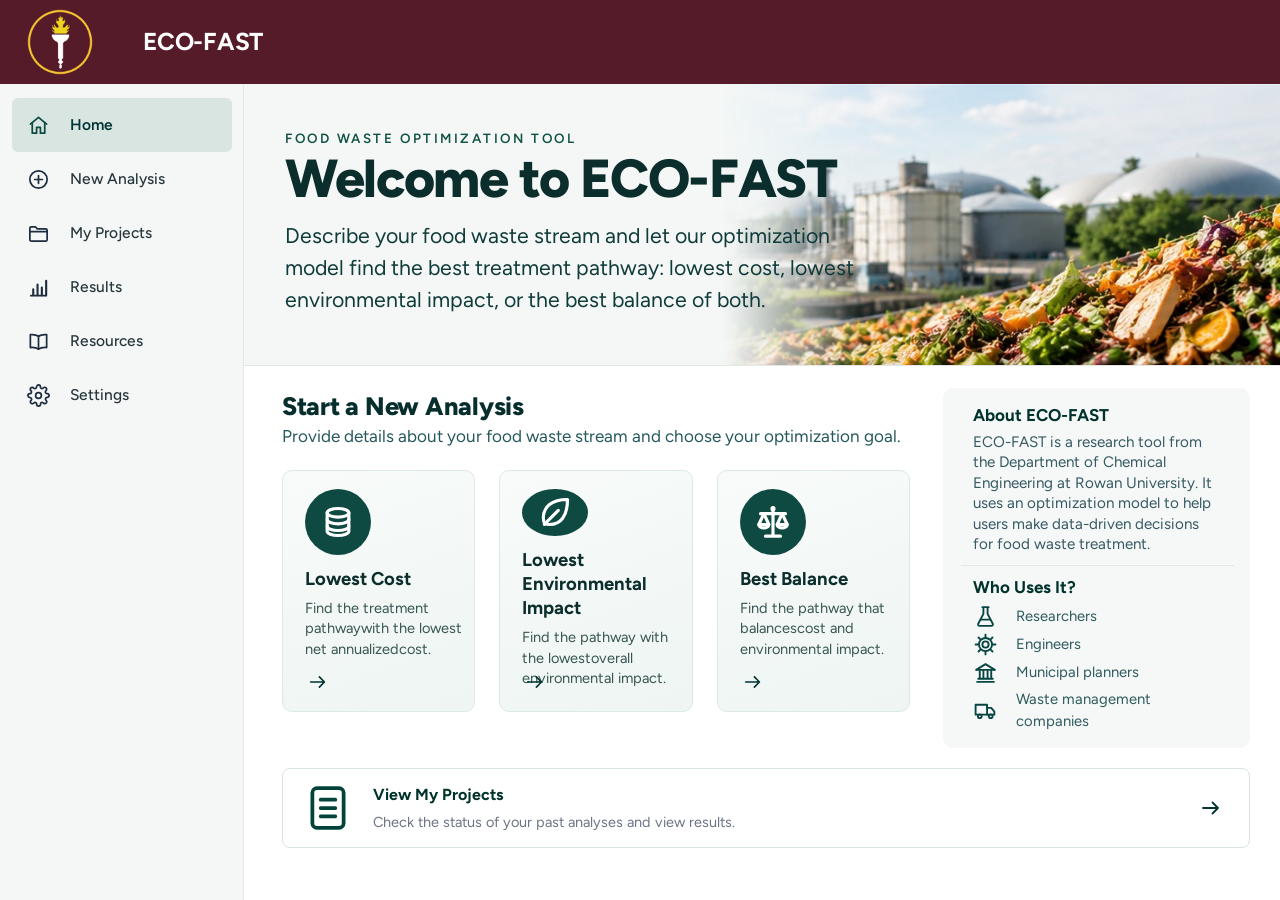
==== index.html @ b99c7981 "Results figures by goal" ====
<!doctype html>
<html lang="en">
<head>
  <meta charset="utf-8">
  <meta name="viewport" content="width=device-width, initial-scale=1">
  <title>ECO-FAST | Rowan University</title>
  <meta name="description" content="ECO-FAST: find the best treatment pathway for a food waste stream.">
  <link rel="preconnect" href="https://fonts.googleapis.com">
  <link href="https://fonts.googleapis.com/css2?family=Figtree:wght@400;500;600;700;800&family=Inter:wght@400;500;600;700&display=swap" rel="stylesheet">
  <link rel="icon" href="assets/rowan_torch.png">
  <style>
    * { box-sizing: border-box; }
    html, body { margin: 0; background: #fff; color: #1B2420; font-family: 'Figtree', system-ui, -apple-system, 'Segoe UI', sans-serif; font-size: 16px; line-height: 1.5; }
    a { color: inherit; text-decoration: none; }

    /* Top bar */
    .topbar { display: flex; align-items: center; gap: 50px; height: 84px; padding: 0 27px; background: #561B29; }
    .rowan-logo { width: 66px; height: 66px; display: block; }
    .top-name { color: #fff; font-weight: 700; font-size: 24.5px; letter-spacing: -0.01em; }

    /* Layout */
    .layout { display: grid; grid-template-columns: 244px minmax(0, 1fr); min-height: calc(100vh - 84px);
      background: linear-gradient(to right, #F5F7F7 243px, #E3E8E6 243px, #E3E8E6 244px, #fff 244px); }
    .sidebar { position: sticky; top: 0; align-self: start; padding: 14px 12px; }
    .nav-item { display: flex; align-items: center; gap: 20px; height: 54px; padding: 0 15px; border-radius: 6px;
      font-size: 15.5px; font-weight: 500; color: #28373D; }
    .nav-item svg { width: 23px; height: 23px; flex: none; color: #1D2D3F; }
    .nav-item:hover { background: #ECF2EF; }
    .nav-item.active { background: #D8E5E0; color: #023335; font-weight: 600; }
    .nav-item.active svg { color: #0E4A42; }

    /* Hero */
    .home-hero { position: relative; height: 282px; background: #F4F7F6; border-bottom: 1px solid #E3E8E6; overflow: hidden; }
    .hh-text { position: relative; z-index: 1; padding: 44px 0 0 41px; max-width: 640px; }
    .eyebrow { font-size: 13.4px; font-weight: 600; letter-spacing: .19em; color: #0F5145; }
    .hh-title { margin: 2px 0 14px; font-size: 53.5px; line-height: 1.05; font-weight: 800; letter-spacing: -0.025em; color: #0B2E2D; }
    .hh-lead { margin: 0; font-size: 21.3px; line-height: 32px; color: #0F3B3A; max-width: 570px; }
    .hh-photo { position: absolute; top: 0; right: 0; bottom: 0; width: 54%;
      background: url('assets/home_hero.jpg') center / cover no-repeat;
      -webkit-mask-image: linear-gradient(to right, transparent 0%, #000 26%); mask-image: linear-gradient(to right, transparent 0%, #000 26%); }

    /* Body */
    .home-body { display: grid; grid-template-columns: minmax(0, 1fr) clamp(300px, 24vw, 392px); column-gap: 33px; row-gap: 20px; padding: 22px 30px 22px 38px; align-items: stretch; }
    .home-main { padding-top: 0; }
    .hb-title { margin: 0; font-size: 25.3px; font-weight: 800; letter-spacing: -0.01em; color: #052E2C; }
    .hb-sub { margin: -2px 0 20px; font-size: 17.1px; color: #25585C; }
    .goal-cards { display: grid; grid-template-columns: repeat(3, minmax(0, 1fr)); gap: 24px; }
    .goal { position: relative; display: flex; flex-direction: column; align-items: flex-start; height: 242px; padding: 18px 10px 22px 22px;
      background: linear-gradient(160deg, #F8FBFA 0%, #EEF5F2 100%); border: 1px solid #DBEAE5; border-radius: 10px; }
    .goal:hover { border-color: #9FC3B7; box-shadow: 0 6px 18px rgba(14,74,66,.08); }
    .g-ico { width: 66px; height: 66px; border-radius: 50%; background: #0E4A42; display: grid; place-items: center; }
    .g-ico svg { width: 40px; height: 40px; }
    .g-title { margin-top: 12px; font-size: 18.5px; font-weight: 700; line-height: 1.3; color: #0B2E2D; }
    .g-desc { margin-top: 7px; font-size: 14.6px; line-height: 20.5px; color: #375652; white-space: nowrap; }
    .goal .arr { position: absolute; left: 24px; bottom: 18px; width: 22px; height: 22px; color: #003333; }
    .wide-card { grid-column: 1 / -1; display: flex; align-items: center; gap: 20px; height: 80px; padding: 0 26px 0 28px; background: #fff;
      border: 1px solid #D9E3E0; border-radius: 8px; }
    .wide-card:hover { border-color: #9FC3B7; }
    .wc-ico { width: 50px; height: 50px; margin-left: -8px; color: #034339; flex: none; }
    .wc-text { display: flex; flex-direction: column; gap: 5px; flex: 1; }
    .wc-title { font-size: 16px; font-weight: 700; color: #00322A; }
    .wc-sub { font-size: 14.5px; color: #6C7485; }
    .wide-card .arr { width: 24px; height: 24px; color: #003333; }

    /* About panel */
    .about { background: #F5F8F7; border-radius: 10px; padding: 15px 28px 16px 30px; }
    .ab-title { margin: 0 0 3px; font-size: 17px; font-weight: 700; color: #00332D; }
    .ab-text { margin: 0; font-size: 15.2px; line-height: 20.5px; color: #365963; }
    .about hr { border: none; border-top: 1px solid #E1E8EC; margin: 10px -12px 9px; }
    .ab-list { list-style: none; margin: 4px 0 0; padding: 0; display: flex; flex-direction: column; gap: 3px; }
    .ab-list li { display: flex; align-items: center; gap: 18px; font-size: 14.8px; color: #2E5A5E; }
    .ab-list svg { width: 25px; height: 25px; color: #064542; flex: none; }

    @media (max-width: 1450px) { .g-desc { white-space: normal; } .g-desc br { display: none; } .ab-text { max-width: none; } }
    @media (max-width: 1200px) { .home-body { grid-template-columns: 1fr; } .about { max-width: 720px; } }
    /* Phones and small tablets */
    @media (max-width: 899px) {
      .g-desc { white-space: normal; } .g-desc br { display: none; }
      .home-body { grid-template-columns: 1fr; } .about { max-width: 720px; } .ab-text { max-width: none; }
      .goal-cards { grid-template-columns: 1fr; } .goal { height: auto; min-height: 0; padding-bottom: 60px; }
      .layout { grid-template-columns: 1fr; background: #fff; }
      .sidebar { position: static; display: flex; flex-wrap: wrap; background: #F5F7F7; border-bottom: 1px solid #E3E8E6; padding: 8px; }
      .sidebar nav { display: flex; flex-wrap: wrap; }
      .nav-item { height: 42px; gap: 10px; padding: 0 12px; font-size: 14px; }
      .home-hero { height: auto; } .hh-photo { display: none; }
      .hh-text { padding: 32px 20px; } .hh-title { font-size: 40px; } .hh-lead { font-size: 18px; line-height: 27px; }
      .home-body { padding-left: 20px; padding-right: 20px; }
    }
    @media (max-width: 640px) { .topbar { height: 64px; gap: 18px; padding: 0 14px; } .rowan-logo { width: 48px; height: 48px; } .top-name { font-size: 20px; } }


    /* ---------- Placeholder pages ---------- */
    .hidden { display: none !important; }
    .page-wrap { padding: 44px 30px 40px 41px; max-width: 1100px; }
    .pg-eyebrow { font-size: 13.4px; font-weight: 600; letter-spacing: .19em; color: #0F5145; }
    .pg-title { margin: 2px 0 10px; font-size: 44px; line-height: 1.05; font-weight: 800; letter-spacing: -0.025em; color: #0B2E2D; }
    .pg-sub { margin: 0 0 30px; font-size: 17.1px; color: #25585C; max-width: 720px; }
    .soon { display: flex; align-items: center; gap: 20px; max-width: 720px; padding: 26px 28px; border-radius: 10px;
      background: linear-gradient(160deg, #F8FBFA 0%, #EEF5F2 100%); border: 1px solid #DBEAE5; }
    .soon .g-ico { flex: none; }
    .soon-t { font-size: 18.5px; font-weight: 700; color: #0B2E2D; }
    .soon-d { margin-top: 4px; font-size: 14.8px; line-height: 21px; color: #375652; }
    .back { display: inline-flex; align-items: center; gap: 8px; margin-top: 26px; font-size: 15.5px; font-weight: 700; color: #0E4A42; }
    .back svg { width: 20px; height: 20px; }
    @media (max-width: 640px) { .page-wrap { padding: 28px 16px 56px; } .pg-title { font-size: 32px; } }

    /* ---------- New Analysis: step tabs ---------- */
    .na-wrap { padding: 36px 30px 48px 41px; max-width: 1200px; }
    .na-title { margin: 2px 0 4px; font-size: 40px; line-height: 1.1; font-weight: 800; letter-spacing: -0.025em; color: #0B2E2D; }
    .na-sub { margin: 4px 0 22px; font-size: 17.1px; color: #25585C; }
    .steps { display: flex; align-items: center; padding: 14px 18px; background: #F5F8F7; border: 1px solid #E3E8E6; border-radius: 10px; margin-bottom: 22px; overflow-x: auto; }
    .step { display: flex; align-items: center; gap: 10px; padding: 6px 8px; border: none; background: none; font: inherit; cursor: pointer; border-radius: 8px; white-space: nowrap; color: #4B6B6E; }
    .step:hover { background: #EAF1EE; }
    .step .num { width: 30px; height: 30px; border-radius: 50%; display: grid; place-items: center; font-size: 14px; font-weight: 700; border: 1.5px solid #AFC3BC; color: #4B6B6E; background: #fff; flex: none; }
    .step .lbl { font-size: 15px; font-weight: 600; }
    .step.active .num { background: #0E4A42; border-color: #0E4A42; color: #fff; }
    .step.active .lbl { color: #0B2E2D; font-weight: 700; }
    .step.done .num { background: #D8E5E0; border-color: #D8E5E0; color: #0E4A42; }
    .step-line { flex: 1; min-width: 18px; height: 2px; background: #D3DEDA; margin: 0 6px; }
    .step-panel { background: #fff; border: 1px solid #DBEAE5; border-radius: 10px; padding: 24px 26px 26px; }
    .step-panel h2 { margin: 0 0 4px; font-size: 22px; font-weight: 800; color: #052E2C; letter-spacing: -0.01em; }
    .step-panel .p-sub { margin: 0 0 18px; font-size: 15.5px; color: #4B6B6E; }
    .step-empty { padding: 34px 22px; border-radius: 10px; background: #F5F8F7; border: 1px dashed #B9CCC5; color: #4B6B6E; font-size: 15px; text-align: center; }
    .nav-btns { display: flex; justify-content: space-between; gap: 12px; margin-top: 20px; }
    .btn-back { height: 48px; padding: 0 20px; border-radius: 6px; border: 1px solid #CCD2E0; background: #fff; font: inherit; font-size: 15.5px; font-weight: 600; color: #0E3A3A; cursor: pointer; }
    .btn-next { display: inline-flex; align-items: center; gap: 8px; height: 48px; padding: 0 22px; border: none; border-radius: 6px; background: #114D47; color: #fff; font: inherit; font-size: 15.5px; font-weight: 700; cursor: pointer; }
    .btn-next:hover { background: #0C3D38; }
    .btn-next svg { width: 20px; height: 20px; }
    @media (max-width: 899px) { .na-wrap { padding: 24px 16px 48px; } .na-title { font-size: 30px; } }

    /* ---------- New Analysis: header + chevron steps ---------- */
    .na-wrap { max-width: 1340px; }
    .na-h1 { margin: 0; font-size: 30px; line-height: 1.15; font-weight: 800; letter-spacing: -0.02em; color: #0B2E2D; }
    .na-sub { margin: 4px 0 18px; font-size: 16px; color: #25585C; }
    .steps { display: flex; padding: 0; background: #F5F8F7; border: 1px solid #DCE6E2; border-radius: 8px; margin-bottom: 20px; overflow: hidden; gap: 0; }
    .step { position: relative; flex: 1 1 auto; display: flex; align-items: center; gap: 12px; height: 46px; padding: 0 18px 0 30px; border-radius: 0; background: transparent;
      clip-path: polygon(0 0, calc(100% - 16px) 0, 100% 50%, calc(100% - 16px) 100%, 0 100%, 16px 50%); margin-right: -14px; }
    .step:first-child { padding-left: 16px; clip-path: polygon(0 0, calc(100% - 16px) 0, 100% 50%, calc(100% - 16px) 100%, 0 100%); }
    .step:last-child { margin-right: 0; clip-path: polygon(0 0, 100% 0, 100% 100%, 0 100%, 16px 50%); }
    .step:hover { background: #EAF1EE; }
    .step .num { width: 28px; height: 28px; font-size: 14px; }
    .step .lbl { font-size: 14.5px; }
    .step.active { background: #0E4A42; }
    .step.active .num { background: #fff; border-color: #fff; color: #0E4A42; }
    .step.active .lbl { color: #fff; }
    .step.done { background: #E3EEEA; }
    .step-line { display: none; }

    /* ---------- Feedstock step ---------- */
    .fs-grid { display: grid; grid-template-columns: minmax(0, 1fr) minmax(0, 1.15fr) 280px; grid-template-areas: "a b i" "c d i"; gap: 20px; align-items: start; }
    .fs-a { grid-area: a; } .fs-b { grid-area: b; } .fs-c { grid-area: c; } .fs-d { grid-area: d; } .fs-i { grid-area: i; }
    .fs-a, .fs-b { align-self: stretch; }
    .card { background: #fff; border: 1px solid #DCE6E2; border-radius: 8px; overflow: hidden; }
    .card-h { padding: 12px 16px; background: #F5F8F7; border-bottom: 1px solid #E3EAE7; }
    .card-h h3 { margin: 0; font-size: 16.5px; font-weight: 700; color: #0B2E2D; }
    .card-h small { display: block; font-size: 12.5px; color: #6C7485; margin-top: 1px; }
    .card-b { padding: 14px 16px 16px; }
    .f { margin-bottom: 14px; }
    .f:last-child { margin-bottom: 0; }
    .f > label, .lbl-s { display: block; font-size: 14px; font-weight: 600; color: #1C2A3A; margin-bottom: 6px; }
    .req { color: #B42318; }
    .fin { width: 100%; height: 40px; padding: 0 12px; border: 1px solid #CCD2E0; border-radius: 5px; background: #fff; font: inherit; font-size: 14.5px; color: #13242D; outline: none; }
    textarea.fin { height: 80px; padding: 9px 12px; resize: vertical; line-height: 1.45; }
    select.fin { appearance: none; padding-right: 32px; cursor: pointer;
      background: #fff url("data:image/svg+xml,%3Csvg xmlns='http://www.w3.org/2000/svg' viewBox='0 0 24 24'%3E%3Cpath d='M6 9l6 6 6-6' fill='none' stroke='%233C4757' stroke-width='2' stroke-linecap='round' stroke-linejoin='round'/%3E%3C/svg%3E") right 10px center / 16px no-repeat; }
    .fin:focus { border-color: #0E4A42; box-shadow: 0 0 0 3px rgba(14,74,66,.13); }
    .fin[readonly] { background: #F5F8F7; color: #4B6B6E; }
    .pair { display: grid; grid-template-columns: minmax(0, 1fr) 100px; gap: 8px; }
    .two { display: grid; grid-template-columns: 1fr 1fr; gap: 14px; }
    .three { display: grid; grid-template-columns: 1fr 1fr 1fr; gap: 12px; }
    .pct { position: relative; }
    .pct .fin { padding-right: 30px; }
    .pct span { position: absolute; right: 11px; top: 50%; transform: translateY(-50%); font-size: 13.5px; color: #4B6B6E; pointer-events: none; }
    .sub-h { margin: 18px 0 8px; font-size: 15px; font-weight: 700; color: #0B2E2D; }
    .lbl-s { font-size: 13.2px; }
    .hint-s { display: block; margin-top: 4px; font-size: 12.2px; color: #6C7485; }

    .ctbl { width: 100%; border-collapse: collapse; font-size: 14px; }
    .ctbl th { text-align: left; font-size: 13px; font-weight: 700; color: #1C2A3A; padding: 8px 10px; background: #F5F8F7; border-bottom: 1px solid #E3EAE7; }
    .ctbl th.n { text-align: center; }
    .ctbl td { padding: 4px 6px; border-bottom: 1px solid #EEF2F0; }
    .ctbl td:first-child { padding-left: 10px; font-weight: 600; color: #1C2A3A; width: 34%; }
    .ctbl .fin { height: 34px; text-align: center; padding: 0 8px; }
    .ctbl tfoot td { font-weight: 700; color: #0B2E2D; text-align: center; background: #F5F8F7; padding: 9px 6px; }
    .ctbl tfoot td:first-child { text-align: left; }
    .verify { display: flex; align-items: center; gap: 8px; margin-top: 12px; font-size: 14px; font-weight: 600; color: #1F7A4A; }
    .verify.bad { color: #9A6200; }
    .verify svg { width: 20px; height: 20px; flex: none; }

    .adata { display: grid; grid-template-columns: 130px minmax(0, 150px) auto; gap: 8px 12px; align-items: center; }
    .adata label { font-size: 14px; color: #1C2A3A; }
    .adata .fin { height: 34px; }
    .adata .u { font-size: 13.5px; color: #4B6B6E; }
    .adata select.fin { width: 96px; }
    .btn-add { display: inline-flex; align-items: center; gap: 8px; margin-top: 14px; height: 38px; padding: 0 14px; border: 1px solid #CCD2E0; border-radius: 6px; background: #fff;
      font: inherit; font-size: 14.2px; font-weight: 600; color: #0E4A42; cursor: pointer; }
    .btn-add:hover { border-color: #0E4A42; }
    .btn-add svg { width: 18px; height: 18px; }
    .x { border: none; background: none; color: #8A949E; cursor: pointer; font-size: 18px; line-height: 1; padding: 4px; }

    .fs-i { background: #F2F7F5; border: 1px solid #DCE6E2; border-radius: 8px; padding: 18px 20px 20px; }
    .fs-i .ih { display: flex; align-items: center; gap: 10px; margin-bottom: 10px; }
    .fs-i .ih svg { width: 24px; height: 24px; color: #0E4A42; flex: none; }
    .fs-i h4 { margin: 0; font-size: 16px; font-weight: 700; color: #0B2E2D; }
    .fs-i p { margin: 0 0 14px; padding-bottom: 14px; border-bottom: 1px solid #DCE6E2; font-size: 13.6px; line-height: 20px; color: #4B6B6E; }
    .fs-i h5 { margin: 12px 0 6px; font-size: 15px; font-weight: 700; color: #0B2E2D; }
    .fs-i ul { margin: 0; padding-left: 20px; font-size: 14px; line-height: 22px; color: #2E5A5E; }

    .fs-foot { display: flex; justify-content: space-between; align-items: center; gap: 12px; margin-top: 20px; padding-top: 18px; border-top: 1px solid #E3EAE7; }
    .btn-draft { display: inline-flex; align-items: center; gap: 10px; height: 46px; padding: 0 18px; border-radius: 6px; border: 1px solid #CCD2E0; background: #fff;
      font: inherit; font-size: 15px; font-weight: 600; color: #0E3A3A; cursor: pointer; }
    .btn-draft svg { width: 20px; height: 20px; }
    .saved { margin-left: 12px; font-size: 13.5px; color: #1F7A4A; }

    @media (max-width: 1300px) { .fs-grid { grid-template-columns: 1fr 1fr; grid-template-areas: "a b" "c d" "i i"; } }
    @media (max-width: 899px) {
      .fs-grid { grid-template-columns: 1fr; grid-template-areas: "a" "b" "c" "d" "i"; }
      .steps { flex-direction: column; } .step, .step:first-child, .step:last-child { clip-path: none; margin: 0; padding-left: 16px; }
      .three { grid-template-columns: 1fr; }
    }

    /* Analysis summary panel */
    .fs-i { background: #fff; padding: 0; overflow: hidden; }
    .sum-h { display: flex; align-items: center; gap: 12px; padding: 14px 18px; background: #F2F7F5; border-bottom: 1px solid #DCE6E2; }
    .sum-ico { width: 36px; height: 36px; border-radius: 8px; background: #0E4A42; display: grid; place-items: center; flex: none; }
    .sum-ico svg { width: 21px; height: 21px; }
    .sum-h h4 { margin: 0; font-size: 18px; font-weight: 800; color: #0B2E2D; }
    .sum-b { padding: 6px 18px 16px; }
    .sr { display: grid; grid-template-columns: 112px 1fr; gap: 10px; padding: 9px 0; font-size: 14px; }
    .sr span:first-child { color: #4B6B6E; }
    .sr span:last-child { color: #0B2E2D; font-weight: 600; word-break: break-word; }
    .sum-sep { border: none; border-top: 1px solid #E3EAE7; margin: 8px 0 12px; }
    .sum-t { font-size: 14.5px; font-weight: 700; color: #0B2E2D; margin-bottom: 6px; }
    .sum-t small { font-weight: 400; color: #4B6B6E; font-size: 13.5px; }
    .cr { display: flex; justify-content: space-between; padding: 4px 0; font-size: 14px; color: #1C2A3A; }
    .cr b { font-weight: 600; color: #0B2E2D; }
    .muted { color: #8A949E !important; font-weight: 500 !important; }

    /* ===== New Analysis: match the mockup (Inter font, mockup shapes) ===== */
    #page-new { --ink: #0F2E2B; --muted: #5A6B70; --line: #D7E2DE; --tint: #F2F7F5; --g: #0E4A42; }
    #page-new, #page-new button, #page-new input, #page-new select, #page-new textarea { font-family: 'Inter', system-ui, -apple-system, 'Segoe UI', sans-serif; }
    #page-new .na-wrap { max-width: none; padding: 20px 22px 0 22px; }
    #page-new .na-h1 { font-size: 25px; font-weight: 700; letter-spacing: -0.015em; color: var(--ink); }
    #page-new .na-sub { margin: 2px 0 16px; font-size: 14px; color: var(--muted); letter-spacing: .005em; }

    /* chevron step bar: only the active step is filled, the rest are split by thin chevron lines */
    #page-new .steps { height: 46px; background: var(--tint); border: 1px solid var(--line); border-radius: 6px; margin-bottom: 22px; }
    #page-new .step { flex: 1 1 0; height: 44px; gap: 12px; padding: 0 20px 0 34px; margin-right: -16px; background: var(--line);
      clip-path: polygon(0 0, calc(100% - 16px) 0, 100% 50%, calc(100% - 16px) 100%, 0 100%, 16px 50%); }
    #page-new .step::before { content: ""; position: absolute; inset: 0; background: var(--tint);
      clip-path: polygon(0 0, calc(100% - 17.5px) 0, calc(100% - 1.5px) 50%, calc(100% - 17.5px) 100%, 0 100%, 16px 50%); }
    #page-new .step:first-of-type { padding-left: 14px; clip-path: polygon(0 0, calc(100% - 16px) 0, 100% 50%, calc(100% - 16px) 100%, 0 100%); }
    #page-new .step:first-of-type::before { clip-path: polygon(0 0, calc(100% - 17.5px) 0, calc(100% - 1.5px) 50%, calc(100% - 17.5px) 100%, 0 100%); }
    #page-new .step:last-of-type { margin-right: 0; clip-path: polygon(0 0, 100% 0, 100% 100%, 0 100%, 16px 50%); }
    #page-new .step:last-of-type::before { clip-path: polygon(0 0, 100% 0, 100% 100%, 0 100%, 16px 50%); }
    #page-new .step:nth-of-type(1) { z-index: 5; } #page-new .step:nth-of-type(2) { z-index: 4; } #page-new .step:nth-of-type(3) { z-index: 3; } #page-new .step:nth-of-type(4) { z-index: 2; } #page-new .step:nth-of-type(5) { z-index: 1; }
    #page-new .step > span { position: relative; }
    #page-new .step:hover::before { background: #E8F0EC; }
    #page-new .step .num { width: 26px; height: 26px; font-size: 13.5px; font-weight: 600; border: 1.5px solid #6F8C86; color: var(--ink); background: transparent; }
    #page-new .step .lbl { font-size: 13.5px; font-weight: 500; color: var(--ink); }
    #page-new .step.done, #page-new .step { background: var(--line); }
    #page-new .step.done .num { background: transparent; border-color: #6F8C86; color: var(--ink); }
    #page-new .step.active, #page-new .step.active::before { background: var(--g); }
    #page-new .step.active .num { background: #fff; border-color: #fff; color: var(--g); }
    #page-new .step.active .lbl { color: #fff; font-weight: 600; }

    /* cards */
    #page-new .fs-grid { grid-template-columns: minmax(0, 432fr) minmax(0, 510fr) minmax(250px, 277fr); gap: 20px 22px; }
    #page-new .card { border: 1px solid var(--line); border-radius: 6px; box-shadow: 0 1px 2px rgba(16,40,36,.04); }
    #page-new .card-h { padding: 11px 14px 9px; background: var(--tint); border-bottom: 1px solid #E6EDEA; }
    #page-new .card-h h3 { font-size: 16px; font-weight: 600; color: var(--ink); letter-spacing: -0.005em; }
    #page-new .card-h small { font-size: 11.5px; color: var(--muted); margin-top: 0; }
    #page-new .card-b { padding: 13px 14px 16px; }
    #page-new .f { margin-bottom: 13px; }
    #page-new .f > label, #page-new .lbl-s { font-size: 13px; font-weight: 600; color: var(--ink); margin-bottom: 6px; }
    #page-new .fin { height: 34px; padding: 0 11px; border: 1px solid #CFDCD8; border-radius: 4px; font-size: 13.5px; color: var(--ink); }
    #page-new textarea.fin { height: 80px; padding: 8px 11px; }
    #page-new select.fin { background-size: 14px; background-position: right 9px center; padding-right: 30px; }
    #page-new .fin[readonly] { background: #fff; color: var(--ink); }
    #page-new .fin::placeholder { color: #9AA6A3; }
    #page-new .pair { grid-template-columns: minmax(0, 1fr) 102px; gap: 8px; }
    #page-new .two { gap: 18px; }
    #page-new .three { gap: 14px; }
    #page-new .sub-h { margin: 14px 0 8px; font-size: 14px; font-weight: 600; color: var(--ink); }
    #page-new .hint-s { font-size: 11.5px; }
    #page-new .pct span { font-size: 13px; color: var(--ink); }

    /* composition table: boxed grid */
    #page-new .fs-c .card-b { padding: 8px 14px 14px !important; }
    #page-new .ctbl { border: 1px solid #E1E9E6; border-radius: 6px; border-collapse: separate; border-spacing: 0; overflow: hidden; font-size: 13px; }
    #page-new .ctbl th { font-size: 12.5px; font-weight: 600; color: var(--ink); padding: 8px 12px; background: #F2F7F5; border-bottom: 1px solid #E1E9E6; }
    #page-new .ctbl th + th, #page-new .ctbl td + td { border-left: 1px solid #E1E9E6; }
    #page-new .ctbl td { padding: 3px 4px; border-bottom: 1px solid #E8EEEC; }
    #page-new .ctbl td:first-child { padding-left: 12px; font-weight: 600; font-size: 12.8px; color: var(--ink); }
    #page-new .ctbl .fin { height: 31px; font-size: 13px; }
    #page-new .ctbl tfoot td { background: #F2F7F5; padding: 9px 4px; font-size: 13px; font-weight: 700; border-bottom: none; }
    #page-new .verify { margin: 12px 0 0 2px !important; font-size: 13px; font-weight: 500; color: #1E8A4C; }
    #page-new .verify svg { width: 19px; height: 19px; }

    /* additional data */
    #page-new .adata { grid-template-columns: 150px minmax(0, 145px) auto; gap: 8px 14px; }
    #page-new .adata label { font-size: 13px; color: var(--ink); }
    #page-new .adata .fin { height: 30px; }
    #page-new .adata .u { font-size: 13px; color: var(--ink); }
    #page-new .adata select.fin { width: 90px; }
    #page-new .btn-add { height: 38px; border-radius: 6px; border-color: #CFDCD8; font-size: 13.5px; font-weight: 500; color: var(--g); background: #fff; }

    /* Analysis Summary (matches the summary mockup) */
    #page-new .fs-i { border-radius: 8px; }
    #page-new .sum-h { padding: 16px 16px 14px; background: var(--tint); border-bottom: 1px solid #E6EDEA; gap: 12px; }
    #page-new .sum-ico { width: 30px; height: 34px; border-radius: 6px; background: #1C5A48; }
    #page-new .sum-ico svg { width: 18px; height: 18px; }
    #page-new .sum-h h4 { font-size: 18px; font-weight: 700; color: #134B3E; letter-spacing: -0.01em; }
    #page-new .sum-b { padding: 8px 14px 14px; }
    #page-new .sr { grid-template-columns: 102px 1fr; gap: 12px; padding: 8px 0; font-size: 13px; }
    #page-new .sr span:first-child { color: #44535A; }
    #page-new .sr span:last-child { color: #1C2A30; font-weight: 400; }
    #page-new .sum-sep { margin: 8px 0 12px; border-top-color: #E3EAE7; }
    #page-new .sum-t { font-size: 13.5px; font-weight: 600; color: #1C2A30; margin-bottom: 8px; }
    #page-new .sum-t small { font-size: 13px; font-weight: 400; color: #44535A; }
    #page-new .cr { padding: 3px 0; font-size: 13px; color: #1C2A30; }
    #page-new .cr b { font-weight: 400; color: #1C2A30; }
    #page-new .muted { color: #9AA6A3 !important; }

    /* footer band */
    #page-new .fs-foot { margin: 22px -22px 0; padding: 16px 22px 18px; background: #F7FAF9; border-top: 1px solid #E3EAE7; }
    #page-new .btn-draft { height: 46px; padding: 0 22px; border-radius: 6px; border-color: #CFDCD8; background: #F2F7F5; font-size: 14px; font-weight: 500; color: var(--ink); }
    #page-new .btn-next { height: 46px; padding: 0 24px; border-radius: 6px; font-size: 14.5px; font-weight: 600; background: var(--g); }
    #page-new .nav-btns { margin-top: 22px; }
    #page-new .step-panel { border-radius: 6px; }
    @media (max-width: 899px) { #page-new .step, #page-new .step::before { clip-path: none !important; margin: 0; } #page-new .steps { height: auto; } }

    /* ===== Pathways step ===== */
    #page-new { --s1: #1F8A5B; --s1t: #E7F5EE; --s2: #6A3D9A; --s2t: #F2ECF9; --s3: #C0561B; --s3t: #FCEFE6; }
    #page-new .pw-map { margin-bottom: 20px; }
    #page-new .pw-map .card-h { padding: 8px 14px; display: flex; align-items: center; justify-content: space-between; gap: 12px; flex-wrap: wrap; }
    #page-new .pw-count { display: inline-flex; align-items: center; gap: 8px; font-size: 13px; color: var(--ink); }
    #page-new .pw-count b { display: inline-grid; place-items: center; min-width: 34px; height: 26px; padding: 0 8px; border-radius: 13px; background: #0E4A42; color: #fff; font-size: 13px; }
    #page-new .pw-ctl { display: inline-flex; gap: 4px; margin-left: 6px; }
    #page-new .pw-ctl button { width: 30px; height: 30px; border: 1px solid #CFDCD8; border-radius: 6px; background: #fff; color: var(--ink); cursor: pointer; display: grid; place-items: center; }
    #page-new .pw-ctl button:hover { border-color: var(--g); }
    #page-new .pw-ctl svg { width: 14px; height: 14px; }
    #page-new .pw-map .card-b { padding: 10px 14px 14px; }
    #page-new .pw-map svg.map { display: block; width: 100%; max-width: 1000px; height: auto; margin: 0 auto; }
    #page-new .map text { font-family: 'Inter', sans-serif; }
    #page-new .map .flow { stroke-dasharray: 2 12; stroke-linecap: round; animation: pwflow .7s linear infinite; }
    @keyframes pwflow { to { stroke-dashoffset: -14; } }
    #page-new .map .glow { animation: pwglow 1.4s ease-in-out infinite; }
    @keyframes pwglow { 50% { opacity: .55; } }
    @media (prefers-reduced-motion: reduce) { #page-new .map .flow, #page-new .map .glow { animation: none; } }
    #page-new .route { display: flex; align-items: center; flex-wrap: wrap; gap: 6px; min-height: 34px; margin: 6px auto 0; max-width: 1000px; padding: 6px 10px; border-radius: 8px; background: #F7FAF9; font-size: 12.5px; color: var(--muted); }
    #page-new .route .rl { font-weight: 600; color: var(--ink); margin-right: 4px; }
    #page-new .route .rc { display: inline-flex; align-items: center; height: 24px; padding: 0 9px; border-radius: 12px; font-weight: 600; font-size: 12px; color: #fff; }
    #page-new .route .ra { color: #9AA6A3; }
    #page-new .legend { display: flex; gap: 16px; flex-wrap: wrap; justify-content: center; margin-top: 10px; font-size: 12px; color: var(--muted); }
    #page-new .legend span { display: inline-flex; align-items: center; gap: 6px; }
    #page-new .legend i { width: 14px; height: 10px; border-radius: 2px; display: inline-block; }

    #page-new .fs-foot .right { display: flex; gap: 10px; }
    #page-new .pw-nom { display: grid; grid-template-columns: 1.2fr 1.3fr 1.3fr; }
    #page-new .nom { padding: 10px 14px 12px; border-top: 3px solid var(--c); }
    #page-new .nom + .nom { border-left: 1px solid var(--line); }
    #page-new .nom-h { margin-bottom: 6px; font-size: 11px; font-weight: 700; letter-spacing: .07em; text-transform: uppercase; color: var(--c); }
    #page-new .nom-l { display: grid; grid-template-columns: 1fr 1fr; gap: 5px 12px; }
    #page-new .ni { display: flex; align-items: center; gap: 7px; font-size: 12.5px; color: var(--ink); white-space: nowrap; min-width: 0; }
    #page-new .ni b { display: inline-grid; place-items: center; width: 36px; height: 20px; border-radius: 4px; background: var(--c); color: #fff; font-size: 10.5px; font-weight: 700; flex: none; }
    #page-new .ni.byp { color: var(--muted); }
    #page-new .ni.byp svg { width: 36px; flex: none; }
    #page-new .btn-back { height: 46px; padding: 0 20px; border-radius: 6px; border: 1px solid #CFDCD8; background: #fff; font-size: 14px; font-weight: 500; color: var(--ink); }
    @media (max-width: 1100px) { #page-new .pw-nom { grid-template-columns: 1fr; } #page-new .nom + .nom { border-left: none; } }

    /* ===== Cost Assumptions step ===== */
    #page-new .ca-card .card-b { padding: 18px 20px 22px; }
    #page-new .ca-tabs { display: flex; align-items: flex-end; gap: 4px; padding: 0 14px; background: var(--tint); border-bottom: 1px solid var(--line); }
    #page-new .ca-tab { position: relative; height: 46px; padding: 0 14px; border: none; background: none; font-size: 14px; font-weight: 500; color: var(--muted); cursor: pointer; }
    #page-new .ca-tab:hover { color: var(--ink); }
    #page-new .ca-tab.on { color: var(--g); font-weight: 600; }
    #page-new .ca-tab.on::after { content: ""; position: absolute; left: 10px; right: 10px; bottom: -1px; height: 3px; border-radius: 3px 3px 0 0; background: var(--g); }
    #page-new .ca-tab i { display: inline-block; width: 7px; height: 7px; margin-left: 6px; border-radius: 50%; background: #E8B62C; vertical-align: 2px; font-style: normal; }
    #page-new .ca-right { margin-left: auto; display: flex; align-items: center; gap: 10px; padding-bottom: 7px; font-size: 12.5px; color: var(--muted); }
    #page-new .ca-reset { display: inline-flex; align-items: center; gap: 6px; height: 30px; padding: 0 10px; border: 1px solid #CFDCD8; border-radius: 6px; background: #fff; font-size: 12.5px; font-weight: 500; color: var(--ink); cursor: pointer; }
    #page-new .ca-reset:hover { border-color: var(--g); }
    #page-new .ca-reset svg { width: 14px; height: 14px; }
    #page-new .ca-reset:disabled { opacity: .45; cursor: default; }
    #page-new .ca-wrap { max-width: 980px; }
    #page-new .ca-pick { max-width: 480px; margin-bottom: 16px; }
    #page-new .ca-tech { display: flex; align-items: center; gap: 14px; padding: 12px 16px; margin-bottom: 18px; border-radius: 6px; border-left: 4px solid var(--c); background: var(--ct); }
    #page-new .ca-tech b { display: inline-grid; place-items: center; width: 46px; height: 30px; border-radius: 5px; background: var(--c); color: #fff; font-size: 12px; font-weight: 700; flex: none; }
    #page-new .ca-tech .tn { font-size: 15px; font-weight: 600; color: var(--ink); }
    #page-new .ca-tech .ts { font-size: 12.5px; color: var(--muted); }
    #page-new .ca-fields { display: grid; grid-template-columns: 1fr 1fr; gap: 16px 28px; }
    #page-new .ca-f label { display: flex; align-items: center; gap: 6px; margin-bottom: 6px; font-size: 13px; font-weight: 600; color: var(--ink); }
    #page-new .ca-f label .q { display: inline-grid; place-items: center; width: 15px; height: 15px; border-radius: 50%; border: 1.3px solid #8FA39E; color: #6F8C86; font-size: 10px; font-weight: 700; cursor: help; }
    #page-new .ca-in { position: relative; }
    #page-new .ca-in .fin { padding-right: 90px; }
    #page-new .ca-in .u { position: absolute; right: 10px; top: 50%; transform: translateY(-50%); font-size: 12px; color: var(--muted); pointer-events: none; }
    #page-new .fin.chg { background: #FFF7E3; border-color: #E8B62C; }
    #page-new .fin.bad { background: #FDF0EE; border-color: #B42318; }
    #page-new .fin.ro { background: #F5F8F7 !important; color: var(--muted); }
    #page-new .ca-sec { grid-column: 1 / -1; margin: 6px 0 -4px; font-size: 11px; font-weight: 700; letter-spacing: .07em; text-transform: uppercase; color: var(--muted); }
    #page-new .ca-fields.c3 { grid-template-columns: repeat(3, minmax(0, 1fr)); gap: 14px 24px; }
    @media (max-width: 1100px) { #page-new .ca-fields.c3 { grid-template-columns: 1fr 1fr; } }
    @media (max-width: 760px) { #page-new .ca-fields, #page-new .ca-fields.c3 { grid-template-columns: 1fr; } #page-new .ca-tabs { flex-wrap: wrap; } #page-new .ca-right { margin-left: 0; width: 100%; } }

    /* ===== Environmental Assumptions step ===== */
    #page-new .ea-tbl { width: 100%; max-width: 980px; border: 1px solid #E1E9E6; border-radius: 6px; border-collapse: separate; border-spacing: 0; overflow: hidden; font-size: 13px; table-layout: fixed; }
    #page-new .ea-tbl th { text-align: left; padding: 9px 12px; background: #F2F7F5; border-bottom: 1px solid #E1E9E6; font-size: 12.5px; font-weight: 600; color: var(--ink); }
    #page-new .ea-tbl th small { display: block; font-weight: 400; color: var(--muted); font-size: 11.5px; }
    #page-new .ea-tbl th.ghg { border-top: 3px solid #C0561B; }
    #page-new .ea-tbl th.ep { border-top: 3px solid #1D6FB8; }
    #page-new .ea-tbl td { padding: 6px 12px; border-bottom: 1px solid #EDF2F0; vertical-align: middle; color: var(--ink); }
    #page-new .ea-tbl tr:last-child td { border-bottom: none; }
    #page-new .ea-tbl td .nm { font-weight: 600; }
    #page-new .ea-tbl td .nt { display: block; font-size: 11.5px; color: var(--muted); }
    #page-new .ea-tbl td.b { font-size: 12px; color: var(--muted); white-space: nowrap; }
    #page-new .ea-tbl .fin { height: 32px; width: 150px; text-align: right; }
    #page-new .ea-tbl .na { color: #9AA6A3; font-size: 12px; }
    #page-new .ea-gap { height: 18px; }
    #page-new .ea-tbl .fin { max-width: 100%; }
    @media (max-width: 760px) { main { min-width: 0; } #page-new .ea-scroll { overflow-x: auto; } #page-new .ea-tbl { min-width: 560px; } }

    /* ===== My Projects ===== */
    #page-projects .page-wrap { max-width: 1180px; }
    #page-projects .pg-sub { margin-bottom: 22px; }
    .pj-bar { display: flex; flex-wrap: wrap; align-items: center; gap: 12px; margin-bottom: 20px; }
    .pj-search { position: relative; flex: 1 1 260px; max-width: 360px; }
    .pj-search svg { position: absolute; left: 12px; top: 50%; width: 18px; height: 18px; transform: translateY(-50%); color: #6B7F7A; }
    .pj-search input { width: 100%; height: 42px; padding: 0 12px 0 38px; border: 1.5px solid #CFDCD8; border-radius: 8px; font: inherit; font-size: 15px; color: #0B2E2D; background: #fff; box-sizing: border-box; }
    .pj-search input:focus, .pj-sort:focus { outline: none; border-color: #0E4A42; box-shadow: 0 0 0 3px rgba(14,74,66,.12); }
    .pj-seg { display: inline-flex; padding: 3px; border-radius: 9px; background: #EEF3F1; }
    .pj-seg button { border: none; background: none; padding: 7px 13px; border-radius: 7px; font: inherit; font-size: 14px; font-weight: 600; color: #375652; cursor: pointer; }
    .pj-seg button i { font-style: normal; margin-left: 4px; padding: 1px 7px; border-radius: 99px; background: #DCE6E2; font-size: 12px; }
    .pj-seg button.on { background: #fff; color: #0B2E2D; box-shadow: 0 1px 3px rgba(11,46,45,.15); }
    .pj-seg button.on i { background: #0E4A42; color: #fff; }
    .pj-sort { height: 42px; padding: 0 10px; border: 1.5px solid #CFDCD8; border-radius: 8px; font: inherit; font-size: 14px; color: #0B2E2D; background: #fff; }
    .pj-new { display: inline-flex; align-items: center; gap: 8px; height: 42px; padding: 0 18px; border: none; border-radius: 8px; background: #0E4A42; color: #fff; font: inherit; font-size: 15px; font-weight: 700; cursor: pointer; }
    .pj-new:hover { background: #0B3B35; }
    .pj-new svg { width: 18px; height: 18px; }
    .pj-bar .pj-new { margin-left: auto; }
    .pj-grid { display: grid; grid-template-columns: repeat(auto-fill, minmax(340px, 1fr)); gap: 18px; align-items: start; }
    .pj-card { position: relative; display: flex; flex-direction: column; padding: 18px 18px 14px; border: 1px solid #DDE5E2; border-top: 4px solid var(--sc); border-radius: 12px; background: #fff; box-shadow: 0 1px 2px rgba(11,46,45,.05); transition: box-shadow .15s, transform .15s; }
    .pj-card:hover { box-shadow: 0 8px 22px rgba(11,46,45,.10); transform: translateY(-1px); }
    .pj-card.done { --sc: #1F8A5B; } .pj-card.draft { --sc: #C98F00; }
    .pj-top { display: flex; align-items: flex-start; gap: 10px; }
    .pj-top h3 { flex: 1; margin: 0; font-size: 18px; line-height: 1.3; font-weight: 700; color: #0B2E2D; }
    .pj-st { flex: none; padding: 3px 10px; border-radius: 99px; font-size: 12px; font-weight: 700; }
    .pj-st.ok { background: #E3F4EA; color: #17693F; } .pj-st.dr { background: #FFF2D6; color: #8A5A00; }
    .pj-more { flex: none; width: 30px; height: 26px; margin: -2px -6px 0 0; border: none; border-radius: 6px; background: none; color: #5A6B70; cursor: pointer; display: grid; place-items: center; }
    .pj-more:hover { background: #EEF3F1; } .pj-more svg { width: 18px; height: 18px; }
    .pj-menu { display: none; position: absolute; right: 12px; top: 46px; z-index: 5; min-width: 150px; padding: 5px; border: 1px solid #DDE5E2; border-radius: 9px; background: #fff; box-shadow: 0 10px 28px rgba(11,46,45,.16); }
    .pj-card.menu .pj-menu { display: block; }
    .pj-menu button { display: block; width: 100%; padding: 8px 10px; border: none; border-radius: 6px; background: none; text-align: left; font: inherit; font-size: 14px; color: #0B2E2D; cursor: pointer; }
    .pj-menu button:hover { background: #F2F7F5; } .pj-menu button.red { color: #B42318; } .pj-menu button.red:hover { background: #FEECEB; }
    .pj-desc { margin: 6px 0 0; font-size: 14px; line-height: 1.45; color: #4A6460; display: -webkit-box; -webkit-line-clamp: 2; -webkit-box-orient: vertical; overflow: hidden; }
    .pj-tags { display: flex; flex-wrap: wrap; gap: 6px; margin-top: 12px; }
    .pj-tag { display: inline-flex; align-items: center; gap: 6px; padding: 3px 10px; border-radius: 99px; font-size: 12.5px; font-weight: 600; color: var(--t); background: color-mix(in srgb, var(--t) 11%, #fff); }
    .pj-tag i { width: 7px; height: 7px; border-radius: 50%; background: var(--t); }
    .pj-tag.plain { color: #375652; background: #F1F5F4; font-weight: 500; }
    .pj-tag svg { width: 13px; height: 13px; }
    .pj-res { display: grid; grid-template-columns: repeat(3, 1fr); gap: 8px; margin-top: 14px; }
    .pj-res div { padding: 9px 10px; border-radius: 8px; background: #F6F9F8; }
    .pj-res div:nth-child(1) { background: #FBF3E8; } .pj-res div:nth-child(2) { background: #EAF5EF; } .pj-res div:nth-child(3) { background: #EAF1FA; }
    .pj-res span { display: block; font-size: 11.5px; color: #4A6460; }
    .pj-res b { display: block; margin-top: 1px; font-size: 18px; font-weight: 800; color: #0B2E2D; font-variant-numeric: tabular-nums; letter-spacing: -0.01em; }
    .pj-res small { font-size: 11px; color: #6B7F7A; }
    .pj-path { display: flex; flex-wrap: wrap; align-items: center; gap: 5px; margin-top: 10px; font-size: 12.5px; }
    .pj-fw { color: #4A6460; } .pj-ar { color: #9AAAA6; }
    .pj-u { padding: 2px 8px; border-radius: 6px; background: #0E4A42; color: #fff; font-weight: 700; }
    .pj-prog { margin-top: 14px; padding: 10px 12px; border-radius: 8px; background: #FFF8E8; }
    .pj-bars { display: grid; grid-template-columns: repeat(5, 1fr); gap: 4px; }
    .pj-bars i { height: 6px; border-radius: 3px; background: #EADFC4; }
    .pj-bars i.on { background: #C98F00; }
    .pj-prog span { display: block; margin-top: 7px; font-size: 12.5px; font-weight: 600; color: #7A5200; }
    .pj-foot { display: flex; align-items: center; gap: 10px; margin-top: auto; padding-top: 14px; }
    .pj-meta { flex: 1; display: flex; flex-wrap: wrap; align-items: center; gap: 4px 10px; font-size: 12.5px; color: #6B7F7A; }
    .pj-goal { padding: 2px 9px; border-radius: 99px; background: var(--gt); color: var(--gc); font-weight: 700; }
    .pj-btn { flex: none; display: inline-flex; align-items: center; gap: 6px; height: 36px; padding: 0 14px; border: 1.5px solid #0E4A42; border-radius: 8px; background: #fff; color: #0E4A42; font: inherit; font-size: 14px; font-weight: 700; cursor: pointer; }
    .pj-card.done .pj-btn { background: #0E4A42; color: #fff; }
    .pj-btn:hover { filter: brightness(.95); } .pj-btn svg { width: 16px; height: 16px; }
    .pj-empty { display: flex; flex-direction: column; align-items: center; text-align: center; padding: 48px 20px; border: 2px dashed #CFDCD8; border-radius: 14px; background: #FAFCFB; }
    .pj-eico { display: grid; place-items: center; width: 64px; height: 64px; border-radius: 50%; background: #E3F1EC; color: #0E4A42; }
    .pj-eico svg { width: 32px; height: 32px; }
    .pj-et { margin-top: 14px; font-size: 20px; font-weight: 800; color: #0B2E2D; }
    .pj-ed { margin: 4px 0 18px; font-size: 15px; color: #4A6460; max-width: 380px; }
    .pj-none { padding: 30px; text-align: center; color: #4A6460; }
    @media (max-width: 640px) { .pj-grid { grid-template-columns: 1fr; } .pj-bar .pj-new { margin-left: 0; width: 100%; justify-content: center; } .pj-search { max-width: none; } .pj-res b { font-size: 16px; } }
  </style>
</head>
<body>
  <header class="topbar">
    <img src="assets/rowan_torch.png" alt="Rowan University" class="rowan-logo">
    <span class="top-name">ECO-FAST</span>
  </header>

  <div class="layout">
    <aside class="sidebar">
      <nav>
        <a href="#home" class="nav-item active" data-page="home"><svg viewBox="0 0 24 24" aria-hidden="true"><g fill="none" stroke="currentColor" stroke-width="1.8" stroke-linecap="round" stroke-linejoin="round"><path d="M3.5 10.5 12 3.5l8.5 7"/><path d="M5.5 9v11h4.5v-6h4v6h4.5V9"/></g></svg><span>Home</span></a>
        <a href="#new" class="nav-item" data-page="new"><svg viewBox="0 0 24 24" aria-hidden="true"><g fill="none" stroke="currentColor" stroke-width="1.8" stroke-linecap="round" stroke-linejoin="round"><circle cx="12" cy="12" r="9"/><path d="M12 8v8M8 12h8"/></g></svg><span>New Analysis</span></a>
        <a href="#projects" class="nav-item" data-page="projects"><svg viewBox="0 0 24 24" aria-hidden="true"><g fill="none" stroke="currentColor" stroke-width="1.8" stroke-linecap="round" stroke-linejoin="round"><path d="M3 6.5A1.5 1.5 0 0 1 4.5 5h4.2l2 2.2h8.8A1.5 1.5 0 0 1 21 8.7v9.8a1.5 1.5 0 0 1-1.5 1.5h-15A1.5 1.5 0 0 1 3 18.5z"/><path d="M3 10h18"/></g></svg><span>My Projects</span></a>
        <a href="#results" class="nav-item" data-page="results"><svg viewBox="0 0 24 24" aria-hidden="true"><g fill="none" stroke="currentColor" stroke-width="1.8" stroke-linecap="round" stroke-linejoin="round"><path d="M4 20.5h16"/><path d="M6.5 20v-6M11 20V9M15.5 20v-8M20 20V5" stroke-width="2.2"/></g></svg><span>Results</span></a>
        <a href="#resources" class="nav-item" data-page="resources"><svg viewBox="0 0 24 24" aria-hidden="true"><g fill="none" stroke="currentColor" stroke-width="1.8" stroke-linecap="round" stroke-linejoin="round"><path d="M12 6.5C10 5 7 4.5 3.5 4.8v13.5C7 18 10 18.5 12 20c2-1.5 5-2 8.5-1.7V4.8C17 4.5 14 5 12 6.5z"/><path d="M12 6.5V20"/></g></svg><span>Resources</span></a>
        <a href="#settings" class="nav-item" data-page="settings"><svg viewBox="0 0 24 24" aria-hidden="true"><g fill="none" stroke="currentColor" stroke-width="1.8" stroke-linecap="round" stroke-linejoin="round"><circle cx="12" cy="12" r="3"/><path d="M19.4 15a1.7 1.7 0 0 0 .3 1.8l.1.1a2 2 0 1 1-2.8 2.8l-.1-.1a1.7 1.7 0 0 0-1.8-.3 1.7 1.7 0 0 0-1 1.5V21a2 2 0 1 1-4 0v-.1a1.7 1.7 0 0 0-1.1-1.5 1.7 1.7 0 0 0-1.8.3l-.1.1a2 2 0 1 1-2.8-2.8l.1-.1a1.7 1.7 0 0 0 .3-1.8 1.7 1.7 0 0 0-1.5-1H3a2 2 0 1 1 0-4h.1a1.7 1.7 0 0 0 1.5-1.1 1.7 1.7 0 0 0-.3-1.8l-.1-.1a2 2 0 1 1 2.8-2.8l.1.1a1.7 1.7 0 0 0 1.8.3H9a1.7 1.7 0 0 0 1-1.5V3a2 2 0 1 1 4 0v.1a1.7 1.7 0 0 0 1 1.5 1.7 1.7 0 0 0 1.8-.3l.1-.1a2 2 0 1 1 2.8 2.8l-.1.1a1.7 1.7 0 0 0-.3 1.8V9a1.7 1.7 0 0 0 1.5 1H21a2 2 0 1 1 0 4h-.1a1.7 1.7 0 0 0-1.5 1z"/></g></svg><span>Settings</span></a>
      </nav>
    </aside>

    <main>
      <div id="page-home" class="page">
      <section class="home-hero">
        <div class="hh-text">
          <div class="eyebrow">FOOD WASTE OPTIMIZATION TOOL</div>
          <h1 class="hh-title">Welcome to ECO-FAST</h1>
          <p class="hh-lead">Describe your food waste stream and let our optimization model find the best treatment pathway: lowest cost, lowest environmental impact, or the best balance of both.</p>
        </div>
        <div class="hh-photo" aria-hidden="true"></div>
      </section>

      <section class="home-body">
        <div class="home-main">
          <h2 class="hb-title">Start a New Analysis</h2>
          <p class="hb-sub">Provide details about your food waste stream and choose your optimization goal.</p>
          <div class="goal-cards">
              <a href="#new" class="goal" data-page="new" data-goal="cost"><span class="g-ico"><svg viewBox="0 0 24 24" aria-hidden="true"><g fill="none" stroke="#fff" stroke-width="1.9" stroke-linecap="round"><ellipse cx="12" cy="6.5" rx="6.5" ry="2.6"/><path d="M5.5 6.5v4c0 1.4 2.9 2.6 6.5 2.6s6.5-1.2 6.5-2.6v-4"/><path d="M5.5 10.5v4c0 1.4 2.9 2.6 6.5 2.6s6.5-1.2 6.5-2.6v-4"/><path d="M5.5 14.5v3c0 1.4 2.9 2.6 6.5 2.6s6.5-1.2 6.5-2.6v-3"/></g></svg></span><span class="g-title">Lowest Cost</span><span class="g-desc">Find the treatment pathway<br>with the lowest net annualized<br>cost.</span><svg class="arr" viewBox="0 0 24 24" aria-hidden="true"><g fill="none" stroke="currentColor" stroke-width="1.8" stroke-linecap="round" stroke-linejoin="round"><path d="M4 12h15M13.5 6.5 19 12l-5.5 5.5"/></g></svg></a>
              <a href="#new" class="goal" data-page="new" data-goal="env"><span class="g-ico"><svg viewBox="0 0 24 24" aria-hidden="true"><g fill="none" stroke="#fff" stroke-width="1.9" stroke-linecap="round" stroke-linejoin="round"><path d="M19.5 4.5C10 4.5 5 9 5 15.5c0 1.4.3 2.6.8 3.6 1 .3 2 .4 3 .4 6.5 0 10.7-5 10.7-15z"/><path d="M5.6 19.4 14 11"/></g></svg></span><span class="g-title">Lowest Environmental Impact</span><span class="g-desc">Find the pathway with the lowest<br>overall environmental impact.</span><svg class="arr" viewBox="0 0 24 24" aria-hidden="true"><g fill="none" stroke="currentColor" stroke-width="1.8" stroke-linecap="round" stroke-linejoin="round"><path d="M4 12h15M13.5 6.5 19 12l-5.5 5.5"/></g></svg></a>
              <a href="#new" class="goal" data-page="new" data-goal="balance"><span class="g-ico"><svg viewBox="0 0 24 24" aria-hidden="true"><g fill="none" stroke="#fff" stroke-width="1.9" stroke-linecap="round" stroke-linejoin="round"><path d="M12 3.5v16M7.5 20.5h9M4.5 7h15"/><circle cx="12" cy="4" r=".6"/><path d="M6.5 7 3.5 13.5h6z"/><path d="M17.5 7l-3 6.5h6z"/><path d="M3.5 13.5a3 2 0 0 0 6 0M14.5 13.5a3 2 0 0 0 6 0"/></g></svg></span><span class="g-title">Best Balance</span><span class="g-desc">Find the pathway that balances<br>cost and environmental impact.</span><svg class="arr" viewBox="0 0 24 24" aria-hidden="true"><g fill="none" stroke="currentColor" stroke-width="1.8" stroke-linecap="round" stroke-linejoin="round"><path d="M4 12h15M13.5 6.5 19 12l-5.5 5.5"/></g></svg></a>
            </div>
        </div>

        <aside class="about">
          <h3 class="ab-title">About ECO-FAST</h3>
          <p class="ab-text">ECO-FAST is a research tool from the Department of Chemical Engineering at Rowan University. It uses an optimization model to help users make data-driven decisions for food waste treatment.</p>
          <hr>
          <h3 class="ab-title">Who Uses It?</h3>
          <ul class="ab-list"><li><svg viewBox="0 0 24 24" aria-hidden="true"><g fill="none" stroke="currentColor" stroke-width="1.8" stroke-linecap="round" stroke-linejoin="round"><path d="M9 3h6M10 3v6.5L5 19a1.5 1.5 0 0 0 1.3 2h11.4A1.5 1.5 0 0 0 19 19l-5-9.5V3"/><path d="M7.5 15h9"/></g></svg><span>Researchers</span></li><li><svg viewBox="0 0 24 24" aria-hidden="true"><g fill="none" stroke="currentColor" stroke-width="1.8" stroke-linecap="round" stroke-linejoin="round"><circle cx="12" cy="12" r="3"/><path d="M12 2.5v2.6M12 18.9v2.6M2.5 12h2.6M18.9 12h2.6M5.3 5.3l1.8 1.8M16.9 16.9l1.8 1.8M5.3 18.7l1.8-1.8M16.9 7.1l1.8-1.8"/><circle cx="12" cy="12" r="6.3"/></g></svg><span>Engineers</span></li><li><svg viewBox="0 0 24 24" aria-hidden="true"><g fill="none" stroke="currentColor" stroke-width="1.8" stroke-linecap="round" stroke-linejoin="round"><path d="M3 9.5 12 4l9 5.5"/><path d="M4 21h16M5 18h14"/><path d="M6.5 10.5v7M10 10.5v7M14 10.5v7M17.5 10.5v7"/><path d="M4 9.5h16"/></g></svg><span>Municipal planners</span></li><li><svg viewBox="0 0 24 24" aria-hidden="true"><g fill="none" stroke="currentColor" stroke-width="1.8" stroke-linecap="round" stroke-linejoin="round"><path d="M2.5 6.5h11v9.5h-11z"/><path d="M13.5 9.5h4l3 3.5v3h-7"/><circle cx="6.5" cy="17.5" r="1.8"/><circle cx="17" cy="17.5" r="1.8"/></g></svg><span>Waste management companies</span></li></ul>
        </aside>

        <a class="wide-card" href="#projects" data-page="projects"><svg class="wc-ico" viewBox="0 0 24 24" aria-hidden="true"><g fill="none" stroke="currentColor" stroke-width="1.8" stroke-linecap="round" stroke-linejoin="round"><rect x="4.5" y="2.5" width="15" height="19" rx="2.2"/><path d="M8.5 8h7M8.5 12h7M8.5 16h7"/></g></svg><span class="wc-text"><span class="wc-title">View My Projects</span><span class="wc-sub">Check the status of your past analyses and view results.</span></span><svg class="arr" viewBox="0 0 24 24" aria-hidden="true"><g fill="none" stroke="currentColor" stroke-width="1.8" stroke-linecap="round" stroke-linejoin="round"><path d="M4 12h15M13.5 6.5 19 12l-5.5 5.5"/></g></svg></a>
      </section>
      </div>

      <div id="page-new" class="page hidden">
        <div class="na-wrap">
          <h1 class="na-h1">New Analysis</h1>
          <p class="na-sub" id="na-sub">Define the feedstock that will be evaluated by ECO-FAST.</p>
          <div class="steps">
            <button type="button" class="step active" data-step="0"><span class="num">1</span><span class="lbl">Feedstock</span></button>
            <span class="step-line"></span>
            <button type="button" class="step" data-step="1"><span class="num">2</span><span class="lbl">Pathways</span></button>
            <span class="step-line"></span>
            <button type="button" class="step" data-step="2"><span class="num">3</span><span class="lbl">Cost Assumptions</span></button>
            <span class="step-line"></span>
            <button type="button" class="step" data-step="3"><span class="num">4</span><span class="lbl">Environmental Assumptions</span></button>
            <span class="step-line"></span>
            <button type="button" class="step" data-step="4"><span class="num">5</span><span class="lbl">Review &amp; Run</span></button>
          </div>
          <div class="step-body" data-body="0">
            <div class="fs-grid">
              <section class="card fs-a">
                <div class="card-h"><h3>1. Analysis Information</h3></div>
                <div class="card-b">
                  <div class="f"><label for="fs-name">Analysis Name <span class="req">*</span></label><input class="fin" id="fs-name" placeholder="e.g. Campus Food Waste Study"></div>
                  <div class="f"><label for="fs-desc">Description</label><textarea class="fin" id="fs-desc" placeholder="What is this analysis for?"></textarea></div>
                  <div class="f"><label for="fs-loc">Location</label><input class="fin" id="fs-loc" placeholder="City, state or zip code"></div>
                </div>
              </section>

              <section class="card fs-b">
                <div class="card-h"><h3>2. Feedstock Characteristics</h3></div>
                <div class="card-b">
                  <div class="f"><label for="fs-type">Feedstock Type <span class="req">*</span></label>
                    <select class="fin" id="fs-type"><option value="">Select a feedstock type</option><option>Household</option><option>Restaurant</option><option>Institutional</option><option>Retail</option><option>Market</option></select>
                    <span class="hint-s">Fills in typical values below. You can change any of them.</span></div>
                  <div class="two">
                    <div class="f"><label for="fs-rate">Feed Rate <span class="req">*</span></label><div class="pair"><input class="fin" type="number" min="0" step="any" id="fs-rate" value="10000"><select class="fin" id="fs-rateu"><option value="kghr">kg/hr</option><option value="tday">tonne/day</option></select></div></div>
                    <div class="f"><label for="fs-hours">Operating Hours <span class="req">*</span></label><div class="pair"><input class="fin" type="number" min="0" max="8760" step="any" id="fs-hours" value="7920"><select class="fin" id="fs-hoursu"><option>hr/year</option></select></div></div>
                  </div>
                  <div class="sub-h">Physical Properties</div>
                  <div class="three">
                    <div><label class="lbl-s" for="fs-moist">Moisture Content</label><div class="pct"><input class="fin" type="number" step="0.01" min="0" max="100" id="fs-moist"><span>%</span></div></div>
                    <div><label class="lbl-s" for="fs-ts">Total Solids (TS)</label><div class="pct"><input class="fin" type="number" step="0.01" min="0" max="100" id="fs-ts"><span>%</span></div></div>
                    <div><label class="lbl-s" for="fs-vs">Volatile Solids (VS)</label><div class="pct"><input class="fin" type="number" step="0.01" min="0" max="100" id="fs-vs"><span>%</span></div><span class="hint-s">% of total solids</span></div>
                  </div>
                </div>
              </section>

              <aside class="card fs-i">
                <div class="sum-h"><span class="sum-ico"><svg viewBox="0 0 24 24" aria-hidden="true"><g fill="none" stroke="#fff" stroke-width="1.9" stroke-linecap="round" stroke-linejoin="round"><rect x="5" y="4" width="14" height="17" rx="2"/><path d="M9 4V2.8h6V4"/><path d="M12 10.5v6M9 13.5h6"/></g></svg></span><h4>Analysis Summary</h4></div>
                <div class="sum-b">
                  <div class="sr"><span>Analysis Name</span><span id="s-name"></span></div>
                  <div class="sr"><span>Feedstock</span><span id="s-type"></span></div>
                  <div class="sr"><span>Location</span><span id="s-loc"></span></div>
                  <div class="sr"><span>Objective</span><span id="s-goal"></span></div>
                  <div class="sr"><span>Feed Rate</span><span id="s-rate"></span></div>
                  <div class="sr"><span>Operating Hours</span><span id="s-hours"></span></div>
                  <hr class="sum-sep">
                  <div class="sum-t">Composition <small>(wet basis)</small></div>
                  <div id="s-comp"></div>
                </div>
              </aside>

              <section class="card fs-c">
                <div class="card-h"><h3>3. Feedstock Composition</h3><small>Enter the dry-basis values. The wet basis is calculated from the moisture content.</small></div>
                <div class="card-b" style="padding:0 0 14px">
                  <table class="ctbl"><thead><tr><th>Component</th><th class="n">% (Wet Basis)</th><th class="n">% (Dry Basis)</th></tr></thead>
                    <tbody><tr><td>Water</td><td><input class="fin" readonly id="w-WATER" tabindex="-1"></td><td><input class="fin" readonly value="&#8212;" tabindex="-1"></td></tr><tr><td>Carbohydrates</td><td><input class="fin" readonly id="w-CBH" tabindex="-1"></td><td><input class="fin dry-in" type="number" step="0.01" min="0" max="100" id="d-CBH" data-k="CBH"></td></tr><tr><td>Proteins</td><td><input class="fin" readonly id="w-PRT" tabindex="-1"></td><td><input class="fin dry-in" type="number" step="0.01" min="0" max="100" id="d-PRT" data-k="PRT"></td></tr><tr><td>Fats</td><td><input class="fin" readonly id="w-FAT" tabindex="-1"></td><td><input class="fin dry-in" type="number" step="0.01" min="0" max="100" id="d-FAT" data-k="FAT"></td></tr><tr><td>Ash</td><td><input class="fin" readonly id="w-ASH" tabindex="-1"></td><td><input class="fin dry-in" type="number" step="0.01" min="0" max="100" id="d-ASH" data-k="ASH"></td></tr><tr><td>Fixed carbon</td><td><input class="fin" readonly id="w-FC" tabindex="-1"></td><td><input class="fin dry-in" type="number" step="0.01" min="0" max="100" id="d-FC" data-k="FC"></td></tr><tr><td>Other organics</td><td><input class="fin" readonly id="w-OTH" tabindex="-1"></td><td><input class="fin dry-in" type="number" step="0.01" min="0" max="100" id="d-OTH" data-k="OTH"></td></tr></tbody>
                    <tfoot><tr><td>Total</td><td id="w-tot">&#8212;</td><td id="d-tot">&#8212;</td></tr></tfoot></table>
                  <div class="verify" id="fs-verify" style="margin-left:14px"></div>
                </div>
              </section>

              <section class="card fs-d">
                <div class="card-h"><h3>4. Additional Feedstock Data</h3><small>(Optional)</small></div>
                <div class="card-b">
                  <div class="adata" id="fs-adata"><label for="x-C">Carbon (C)</label><input class="fin" type="number" step="any" id="x-C"><span class="u">%</span><label for="x-H">Hydrogen (H)</label><input class="fin" type="number" step="any" id="x-H"><span class="u">%</span><label for="x-O">Oxygen (O)</label><input class="fin" type="number" step="any" id="x-O"><span class="u">%</span><label for="x-N">Nitrogen (N)</label><input class="fin" type="number" step="any" id="x-N"><span class="u">%</span><label for="x-S">Sulfur (S)</label><input class="fin" type="number" step="any" id="x-S"><span class="u">%</span><label for="x-pH">pH</label><input class="fin" type="number" step="any" id="x-pH"><span class="u"></span><label for="x-HHV">Heating value</label><input class="fin" type="number" step="any" id="x-HHV"><select class="fin" id="x-HHVu"><option>MJ/kg</option></select></div>
                  <div class="adata" id="fs-extra" style="margin-top:8px"></div>
                  <button type="button" class="btn-add" id="fs-add"><svg viewBox="0 0 24 24" aria-hidden="true"><g fill="none" stroke="currentColor" stroke-width="1.8" stroke-linecap="round"><circle cx="12" cy="12" r="9"/><path d="M12 8v8M8 12h8"/></g></svg>Add Property</button>
                </div>
              </section>
            </div>
            <div class="fs-foot"><div><button type="button" class="btn-draft" id="fs-save"><svg viewBox="0 0 24 24" aria-hidden="true"><g fill="none" stroke="currentColor" stroke-width="1.8" stroke-linecap="round" stroke-linejoin="round"><path d="M6 2.8h8l4 4v14.4H6z"/><path d="M14 2.8v4h4M9 12.5h6M9 16h6"/></g></svg>Save Draft</button><span class="saved" id="fs-saved"></span></div><button type="button" class="btn-next" data-go="1">Next <svg viewBox="0 0 24 24" aria-hidden="true"><path d="M4 12h15M13.5 6.5 19 12l-5.5 5.5" fill="none" stroke="currentColor" stroke-width="2" stroke-linecap="round" stroke-linejoin="round"/></svg></button></div>
          </div>
          <div class="step-body hidden" data-body="1">
            <section class="card pw-map">
              <div class="card-h"><h3>Pathway Map</h3>
                <div class="pw-count"><b id="pw-n">0</b>possible pathways
                  <span class="pw-ctl"><button type="button" id="pw-prev" title="Previous pathway"><svg viewBox="0 0 24 24"><path d="M15 5l-7 7 7 7" fill="none" stroke="currentColor" stroke-width="2.4" stroke-linecap="round" stroke-linejoin="round"/></svg></button><button type="button" id="pw-play" title="Pause"></button><button type="button" id="pw-nextr" title="Next pathway"><svg viewBox="0 0 24 24"><path d="M9 5l7 7-7 7" fill="none" stroke="currentColor" stroke-width="2.4" stroke-linecap="round" stroke-linejoin="round"/></svg></button></span></div></div>
              <div class="card-b"><div id="pw-svg"></div>
                <div class="route" id="pw-route"></div>
                <div class="legend"><span><i style="background:#1F8A5B"></i>Pretreatment</span><span><i style="background:#6A3D9A"></i>Conversion</span><span><i style="background:#C0561B"></i>Recovery</span><span><i style="background:#1D6FB8"></i>Product</span><span><i style="background:none;border-top:2px dashed #6F8C86;height:0"></i>Bypass</span><span><svg width="14" height="14" viewBox="0 0 14 14"><circle cx="7" cy="7" r="6" fill="#fff" stroke="#0F2E2B" stroke-width="1.4"/><path d="M3.5 3.5l7 7M10.5 3.5l-7 7" stroke="#0F2E2B" stroke-width="1.4"/></svg>Splitter</span><span><svg width="14" height="14" viewBox="0 0 14 14"><path d="M7 1l6 6-6 6-6-6z" fill="#0F2E2B"/></svg>Mixer</span></div>
              </div>
            </section>
            <section class="card pw-nom">
              <div class="nom" style="--c:#1F8A5B"><div class="nom-h">Stage I &middot; Pretreatment</div><div class="nom-l" id="pw-pre"></div></div>
              <div class="nom" style="--c:#6A3D9A"><div class="nom-h">Stage II &middot; Conversion</div><div class="nom-l" id="pw-conv"></div></div>
              <div class="nom" style="--c:#C0561B"><div class="nom-h">Stage III &middot; Recovery &amp; Upgrading</div><div class="nom-l" id="pw-rec"></div></div>
            </section>
            <div class="fs-foot"><div></div><div class="right"><button type="button" class="btn-back" data-go="0">Back</button><button type="button" class="btn-next" id="pw-next" data-go="2">Next <svg viewBox="0 0 24 24" aria-hidden="true"><path d="M4 12h15M13.5 6.5 19 12l-5.5 5.5" fill="none" stroke="currentColor" stroke-width="2" stroke-linecap="round" stroke-linejoin="round"/></svg></button></div></div>
          </div>
          <div class="step-body hidden" data-body="2">
            <section class="card ca-card">
              <div class="ca-tabs" id="ca-tabs">
                <button type="button" class="ca-tab on" data-tab="tech">Technology Capital &amp; Labor</button>
                <button type="button" class="ca-tab" data-tab="global">Global Assumptions</button>
                <button type="button" class="ca-tab" data-tab="prod">Product Prices &amp; Fees</button>
                <button type="button" class="ca-tab" data-tab="disp">Disposal Costs</button>
                <div class="ca-right"><span id="ca-count"></span><button type="button" class="ca-reset" id="ca-reset-all"><svg viewBox="0 0 24 24" aria-hidden="true"><g fill="none" stroke="currentColor" stroke-width="2" stroke-linecap="round" stroke-linejoin="round"><path d="M4 12a8 8 0 1 0 2.4-5.7"/><path d="M4 4.5v4h4"/></g></svg>Reset to defaults</button></div>
              </div>
              <div class="card-b"><div class="ca-wrap" id="ca-panel"></div></div>
            </section>
            <div class="fs-foot"><div><button type="button" class="btn-draft" id="ca-save"><svg viewBox="0 0 24 24" aria-hidden="true"><g fill="none" stroke="currentColor" stroke-width="1.8" stroke-linecap="round" stroke-linejoin="round"><path d="M6 2.8h8l4 4v14.4H6z"/><path d="M14 2.8v4h4M9 12.5h6M9 16h6"/></g></svg>Save Draft</button><span class="saved" id="ca-saved"></span></div><div class="right"><button type="button" class="btn-back" data-go="1">Back</button><button type="button" class="btn-next" data-go="3">Next <svg viewBox="0 0 24 24" aria-hidden="true"><path d="M4 12h15M13.5 6.5 19 12l-5.5 5.5" fill="none" stroke="currentColor" stroke-width="2" stroke-linecap="round" stroke-linejoin="round"/></svg></button></div></div>
          </div>
          <div class="step-body hidden" data-body="3">
            <section class="card ca-card">
              <div class="ca-tabs">
                <button type="button" class="ca-tab ea-tab on" data-tab="impact">Impact Factors</button>
                <button type="button" class="ca-tab ea-tab" data-tab="inputs">Utilities &amp; Inputs</button>
                <button type="button" class="ca-tab ea-tab" data-tab="process">Process Emissions</button>
                <button type="button" class="ca-tab ea-tab" data-tab="credits">Product Credits</button>
                <div class="ca-right"><span id="ea-count"></span><button type="button" class="ca-reset" id="ea-reset-all"><svg viewBox="0 0 24 24" aria-hidden="true"><g fill="none" stroke="currentColor" stroke-width="2" stroke-linecap="round" stroke-linejoin="round"><path d="M4 12a8 8 0 1 0 2.4-5.7"/><path d="M4 4.5v4h4"/></g></svg>Reset to defaults</button></div>
              </div>
              <div class="card-b"><div class="ca-wrap" id="ea-panel"></div></div>
            </section>
            <div class="fs-foot"><div><button type="button" class="btn-draft" id="ea-save"><svg viewBox="0 0 24 24" aria-hidden="true"><g fill="none" stroke="currentColor" stroke-width="1.8" stroke-linecap="round" stroke-linejoin="round"><path d="M6 2.8h8l4 4v14.4H6z"/><path d="M14 2.8v4h4M9 12.5h6M9 16h6"/></g></svg>Save Draft</button><span class="saved" id="ea-saved"></span></div><div class="right"><button type="button" class="btn-back" data-go="2">Back</button><button type="button" class="btn-next" data-go="4">Next <svg viewBox="0 0 24 24" aria-hidden="true"><path d="M4 12h15M13.5 6.5 19 12l-5.5 5.5" fill="none" stroke="currentColor" stroke-width="2" stroke-linecap="round" stroke-linejoin="round"/></svg></button></div></div>
          </div>
          <div class="step-body hidden" data-body="4">
            <section class="step-panel">
              <h2>5. Review &amp; Run</h2>
              <p class="p-sub">Check your setup and run the optimization.</p>
              <div class="step-empty">Content for this step will go here.</div>
            </section>
            <div class="nav-btns"><button type="button" class="btn-back" data-go="3">Back</button></div>
          </div>
        </div>
      </div>

      <div id="page-projects" class="page hidden">
        <div class="page-wrap">
          <div class="pg-eyebrow">MY PROJECTS</div>
          <h1 class="pg-title">My Projects</h1>
          <p class="pg-sub">Your saved analyses, kept in this browser.</p>
          <div class="pj-bar">
            <label class="pj-search"><svg viewBox="0 0 24 24" aria-hidden="true"><g fill="none" stroke="currentColor" stroke-width="2" stroke-linecap="round"><circle cx="11" cy="11" r="6.5"/><path d="M20 20l-4.2-4.2"/></g></svg><input id="pj-search" type="search" placeholder="Search projects" aria-label="Search projects"></label>
            <div class="pj-seg" id="pj-count"></div>
            <select class="pj-sort" id="pj-sort" aria-label="Sort"><option value="updated">Last edited</option><option value="name">Name</option></select>
            <button type="button" class="pj-new" id="pj-newbtn"><svg viewBox="0 0 24 24" aria-hidden="true"><path d="M12 5v14M5 12h14" fill="none" stroke="currentColor" stroke-width="2.2" stroke-linecap="round"/></svg>New Analysis</button>
          </div>
          <div id="pj-list"></div>
          <a href="#home" class="back" data-page="home"><svg viewBox="0 0 24 24" aria-hidden="true"><path d="M20 12H5M10.5 6.5 5 12l5.5 5.5" fill="none" stroke="currentColor" stroke-width="2" stroke-linecap="round" stroke-linejoin="round"/></svg>Back to Home</a>
        </div>
      </div>

      <div id="page-results" class="page hidden">
        <div class="page-wrap">
          <div class="pg-eyebrow">RESULTS</div>
          <h1 class="pg-title">Results</h1>
          <p class="pg-sub">See the best treatment pathway for your analysis.</p>
          <div class="soon"><span class="g-ico"><svg viewBox="0 0 24 24" aria-hidden="true"><g fill="none" stroke="#fff" stroke-width="2.2" stroke-linecap="round"><path d="M4.5 20h15"/><path d="M7 19v-5M11 19V9M15 19v-7M19 19V5"/></g></svg></span><div><div class="soon-t">Coming soon</div><div class="soon-d">The recommended pathway, cost, and environmental impact will be shown here.</div></div></div>
          <a href="#home" class="back" data-page="home"><svg viewBox="0 0 24 24" aria-hidden="true"><path d="M20 12H5M10.5 6.5 5 12l5.5 5.5" fill="none" stroke="currentColor" stroke-width="2" stroke-linecap="round" stroke-linejoin="round"/></svg>Back to Home</a>
        </div>
      </div>

      <div id="page-resources" class="page hidden">
        <div class="page-wrap">
          <div class="pg-eyebrow">RESOURCES</div>
          <h1 class="pg-title">Resources</h1>
          <p class="pg-sub">Learn how ECO-FAST works.</p>
          <div class="soon"><span class="g-ico"><svg viewBox="0 0 24 24" aria-hidden="true"><g fill="none" stroke="#fff" stroke-width="1.9" stroke-linecap="round" stroke-linejoin="round"><path d="M12 6.5C10 5 7 4.5 3.5 4.8v13.5C7 18 10 18.5 12 20c2-1.5 5-2 8.5-1.7V4.8C17 4.5 14 5 12 6.5z"/><path d="M12 6.5V20"/></g></svg></span><div><div class="soon-t">Coming soon</div><div class="soon-d">The processing pipeline, the treatment technologies, and what the model balances will be explained here.</div></div></div>
          <a href="#home" class="back" data-page="home"><svg viewBox="0 0 24 24" aria-hidden="true"><path d="M20 12H5M10.5 6.5 5 12l5.5 5.5" fill="none" stroke="currentColor" stroke-width="2" stroke-linecap="round" stroke-linejoin="round"/></svg>Back to Home</a>
        </div>
      </div>

      <div id="page-settings" class="page hidden">
        <div class="page-wrap">
          <div class="pg-eyebrow">SETTINGS</div>
          <h1 class="pg-title">Settings</h1>
          <p class="pg-sub">Adjust the model assumptions.</p>
          <div class="soon"><span class="g-ico"><svg viewBox="0 0 24 24" aria-hidden="true"><g fill="none" stroke="#fff" stroke-width="1.9" stroke-linecap="round"><circle cx="12" cy="12" r="3"/><path d="M12 2.8v2.6M12 18.6v2.6M2.8 12h2.6M18.6 12h2.6M5.5 5.5l1.8 1.8M16.7 16.7l1.8 1.8M5.5 18.5l1.8-1.8M16.7 7.3l1.8-1.8"/></g></svg></span><div><div class="soon-t">Coming soon</div><div class="soon-d">Cost data, product prices, and disposal fees you can change will be here.</div></div></div>
          <a href="#home" class="back" data-page="home"><svg viewBox="0 0 24 24" aria-hidden="true"><path d="M20 12H5M10.5 6.5 5 12l5.5 5.5" fill="none" stroke="currentColor" stroke-width="2" stroke-linecap="round" stroke-linejoin="round"/></svg>Back to Home</a>
        </div>
      </div>
    </main>
  </div>
  <script>
    // Switch pages using the link after # (for example #results)
    (function () {
      var pages = ["home", "new", "projects", "results", "resources", "settings"];
      function show() {
        var id = (location.hash || "#home").slice(1);
        if (pages.indexOf(id) < 0) id = "home";
        pages.forEach(function (p) { document.getElementById("page-" + p).classList.toggle("hidden", p !== id); });
        document.querySelectorAll(".nav-item").forEach(function (a) { a.classList.toggle("active", a.getAttribute("data-page") === id); });
        window.scrollTo(0, 0);
      }
      window.addEventListener("hashchange", show);
      show();

      // New Analysis: step tabs
      function goStep(n) {
        document.querySelectorAll("#page-new .step").forEach(function (b, i) {
          b.classList.toggle("active", i === n);
          b.classList.toggle("done", i < n);
        });
        document.querySelectorAll("#page-new .step-body").forEach(function (b, i) { b.classList.toggle("hidden", i !== n); });
        window.scrollTo(0, 0);
      }
      document.querySelectorAll("#page-new .step").forEach(function (b) { b.addEventListener("click", function () { goStep(Number(b.dataset.step)); }); });
      document.querySelectorAll("#page-new [data-go]").forEach(function (b) { b.addEventListener("click", function () { goStep(Number(b.dataset.go)); }); });

      // Subtitle for each step
      var SUBS = ["Define the feedstock that will be evaluated by ECO-FAST.", "See the treatment pathways ECO-FAST will evaluate.", "Review or change the cost values used by the model.", "Review or change the environmental factors used by the model.", "Check your setup and run the optimization."];
      var _goStep = goStep;
      goStep = function (n) { _goStep(n); document.getElementById("na-sub").textContent = SUBS[n]; };
      document.querySelectorAll("#page-new .step").forEach(function (b) { b.addEventListener("click", function () { document.getElementById("na-sub").textContent = SUBS[Number(b.dataset.step)]; }); });
      document.querySelectorAll("#page-new [data-go]").forEach(function (b) { b.addEventListener("click", function () { document.getElementById("na-sub").textContent = SUBS[Number(b.dataset.go)]; }); });

      // ---------- Feedstock step ----------
      // Typical values per feedstock type (from feedstock_composition.csv), all dry basis except moisture
      var FEED = {
        Household:     { moist: 72.52, vm: 82.39, ash: 5.58,  fc: 12.03, cbh: 12.5,  prt: 13.53, fat: 10.6,  C: 48.76, H: 6.29, N: 3.85, O: 40.69, S: 0.41, hhv: 18.65 },
        Restaurant:    { moist: 75.7,  vm: 81.72, ash: 6.11,  fc: 12.17, cbh: 35.33, prt: 21.39, fat: 25.0,  C: 48.63, H: 6.5,  N: 3.41, O: 41.17, S: 0.29, hhv: 20.23 },
        Institutional: { moist: 60.85, vm: 84.31, ash: 5.01,  fc: 10.68, cbh: 42.11, prt: 18.9,  fat: 13.58, C: 46.72, H: 6.28, N: 3.7,  O: 42.93, S: 0.37, hhv: 22.69 },
        Retail:        { moist: 61.08, vm: 80.79, ash: 7.73,  fc: 11.48, cbh: 11.57, prt: 25.51, fat: 31.57, C: 50.09, H: 6.58, N: 4.09, O: 38.89, S: 0.35, hhv: 24.74 },
        Market:        { moist: 89.18, vm: 75.14, ash: 12.0,  fc: 12.86, cbh: 52.94, prt: 12.37, fat: 3.0,   C: 46.07, H: 5.7,  N: 2.86, O: 44.91, S: 0.46, hhv: 13.5 }
      };
      var DRY = ["CBH", "PRT", "FAT", "ASH", "FC", "OTH"];
      function el(id) { return document.getElementById(id); }
      function val(id) { var v = el(id).value; return v === "" ? NaN : Number(v); }
      function r2(x) { return Math.round(x * 100) / 100; }
      var OK_ICO = '<svg viewBox="0 0 24 24"><circle cx="12" cy="12" r="10" fill="#1F7A4A"/><path d="M7 12.5l3.2 3.2L17 9" fill="none" stroke="#fff" stroke-width="2.4" stroke-linecap="round" stroke-linejoin="round"/></svg>';
      var WARN_ICO = '<svg viewBox="0 0 24 24"><circle cx="12" cy="12" r="10" fill="#E8B62C"/><path d="M12 7v6.5" stroke="#fff" stroke-width="2.4" stroke-linecap="round"/><circle cx="12" cy="17" r="1.4" fill="#fff"/></svg>';

      function fillType(t) {
        var f = FEED[t]; if (!f) return;
        el("fs-moist").value = f.moist; el("fs-ts").value = r2(100 - f.moist); el("fs-vs").value = f.vm;
        var d = { CBH: f.cbh, PRT: f.prt, FAT: f.fat, ASH: f.ash, FC: f.fc, OTH: r2(f.vm - f.cbh - f.prt - f.fat) };
        DRY.forEach(function (k) { el("d-" + k).value = d[k]; });
        ["C", "H", "O", "N", "S"].forEach(function (k) { el("x-" + k).value = f[k]; });
        el("x-HHV").value = f.hhv; el("x-pH").value = "";
        updateComp();
      }
      function updateComp() {
        var m = val("fs-moist"), dsum = 0, wsum = 0, have = false;
        DRY.forEach(function (k) { var v = val("d-" + k); if (isFinite(v)) { dsum += v; have = true; } });
        DRY.forEach(function (k) {
          var v = val("d-" + k);
          el("w-" + k).value = isFinite(v) && isFinite(m) ? r2(v * (100 - m) / 100).toFixed(2) : "";
          if (isFinite(v) && isFinite(m)) wsum += v * (100 - m) / 100;
        });
        el("w-WATER").value = isFinite(m) ? r2(m).toFixed(2) : "";
        if (isFinite(m)) wsum += m;
        el("d-tot").textContent = have ? dsum.toFixed(2) : "\u2014";
        el("w-tot").textContent = have && isFinite(m) ? wsum.toFixed(2) : "\u2014";
        var v = el("fs-verify");
        if (!have) { v.innerHTML = ""; return; }
        var ok = Math.abs(dsum - 100) <= 0.5;
        v.className = "verify" + (ok ? "" : " bad");
        v.innerHTML = (ok ? OK_ICO : WARN_ICO) + (ok ? "Composition verified (" + dsum.toFixed(1) + "%)" : "Dry basis adds up to " + dsum.toFixed(2) + "%. It should add up to 100%.");
      }
      el("fs-type").addEventListener("change", function (e) { fillType(e.target.value); });
      el("fs-moist").addEventListener("input", function () { var m = val("fs-moist"); el("fs-ts").value = isFinite(m) ? r2(100 - m) : ""; updateComp(); });
      el("fs-ts").addEventListener("input", function () { var t = val("fs-ts"); el("fs-moist").value = isFinite(t) ? r2(100 - t) : ""; updateComp(); });
      document.querySelectorAll("#page-new .dry-in").forEach(function (i) { i.addEventListener("input", updateComp); });

      // feed rate unit switch (kg/hr <-> tonne/day), converts the number
      var rateUnit = "kghr";
      el("fs-rateu").addEventListener("change", function (e) {
        var v = val("fs-rate"), u = e.target.value;
        if (isFinite(v) && u !== rateUnit) el("fs-rate").value = u === "tday" ? r2(v * 24 / 1000) : r2(v * 1000 / 24);
        rateUnit = u;
      });

      // add custom property rows
      el("fs-add").addEventListener("click", function () {
        var box = el("fs-extra");
        var row = document.createElement("div"); row.style.display = "contents";
        row.innerHTML = '<input class="fin" placeholder="Property name"><input class="fin" placeholder="Value"><span style="display:flex;gap:6px;align-items:center"><input class="fin" placeholder="Unit" style="width:70px"><button type="button" class="x" title="Remove">&times;</button></span>';
        row.querySelector(".x").addEventListener("click", function () { row.remove(); });
        box.appendChild(row);
      });

      // Save Draft (kept in this browser only)
      var FIELDS = ["fs-name", "fs-desc", "fs-loc", "fs-type", "fs-rate", "fs-rateu", "fs-hours", "fs-moist", "fs-ts", "fs-vs", "x-C", "x-H", "x-O", "x-N", "x-S", "x-pH", "x-HHV"].concat(DRY.map(function (k) { return "d-" + k; }));
      el("fs-save").addEventListener("click", function () {
        var d = {}; FIELDS.forEach(function (id) { d[id] = el(id).value; });
        try { localStorage.setItem("ecofast_feedstock_draft", JSON.stringify(d)); el("fs-saved").textContent = "Draft saved"; }
        catch (e) { el("fs-saved").textContent = "Could not save in this browser"; }
        setTimeout(function () { el("fs-saved").textContent = ""; }, 2500);
      });
      try {
        var saved = JSON.parse(localStorage.getItem("ecofast_feedstock_draft") || "null");
        if (saved) { FIELDS.forEach(function (id) { if (saved[id] != null) el(id).value = saved[id]; }); rateUnit = el("fs-rateu").value; }
      } catch (e) {}
      updateComp();

      // ---------- Analysis Summary (updates as you type) ----------
      var GOALS = { cost: "Lowest Cost", env: "Lowest Environmental Impact", balance: "Best Balance" }, goal = null;
      try { goal = sessionStorage.getItem("ecofast_goal"); } catch (e) {}
      document.querySelectorAll("#page-home .goal").forEach(function (a) {
        a.addEventListener("click", function () { goal = a.getAttribute("data-goal"); try { sessionStorage.setItem("ecofast_goal", goal); } catch (e) {} renderSummary(); });
      });
      var COMP_LBL = [["CBH", "Carbohydrates (CBH)"], ["PRT", "Protein (PRT)"], ["FAT", "Fat (FAT)"], ["ASH", "Ash"], ["FC", "Fixed carbon"], ["OTH", "Other organics"], ["WATER", "Moisture"]];
      function setTxt(id, t) { var e = el(id); if (t) { e.textContent = t; e.classList.remove("muted"); } else { e.textContent = "Not set"; e.classList.add("muted"); } }
      function renderSummary() {
        setTxt("s-name", el("fs-name").value.trim());
        setTxt("s-type", el("fs-type").value);
        setTxt("s-loc", el("fs-loc").value.trim());
        setTxt("s-goal", goal ? GOALS[goal] : "");
        var r = val("fs-rate"), hr = val("fs-hours");
        setTxt("s-rate", isFinite(r) ? r.toLocaleString() + " " + el("fs-rateu").selectedOptions[0].text : "");
        setTxt("s-hours", isFinite(hr) ? hr.toLocaleString() + " hr/yr" : "");
        el("s-comp").innerHTML = COMP_LBL.map(function (c) {
          var v = el("w-" + c[0]).value;
          return '<div class="cr"><span>' + c[1] + "</span><b>" + (v === "" ? "\u2014" : Number(v).toFixed(1) + "%") + "</b></div>";
        }).join("");
      }
      document.querySelectorAll("#page-new [data-body='0'] input, #page-new [data-body='0'] select, #page-new [data-body='0'] textarea").forEach(function (i) {
        i.addEventListener("input", function () { setTimeout(renderSummary, 0); });
        i.addEventListener("change", function () { setTimeout(renderSummary, 0); });
      });
      renderSummary();

      // ---------- Pathways step ----------
      // [code, name, short description, stage, group, needs (any of these conversion codes)]
      var TECH = [
        ["SHR", "Shredder", "Cuts waste into small pieces", "pre", "Mechanical"],
        ["MCR", "Macerator", "Grinds waste into a slurry", "pre", "Mechanical"],
        ["AER", "Aerobic digester", "Breaks down organics with air", "pre", "Biological"],
        ["ENZ", "Enzymatic hydrolysis", "Enzymes break down organics", "pre", "Biological"],
        ["HTL", "Hydrothermal liquefaction", "Heat and pressure make biocrude", "conv", ""],
        ["AND", "Anaerobic digestion", "Microbes make biogas", "conv", ""],
        ["SLF", "Sanitary landfill", "Landfill with gas capture", "conv", ""],
        ["CMP", "Composting", "Turns waste into compost", "conv", ""],
        ["WWT", "Wastewater treatment", "Treats wet waste into biosolids", "conv", ""],
        ["INC", "Incineration", "Burns waste to recover energy", "conv", ""],
        ["CEN", "Centrifuge", "Separates biocrude by spinning", "rec", "After HTL", ["HTL"]],
        ["FLT", "Membrane filtration", "Separates biocrude with a membrane", "rec", "After HTL", ["HTL"]],
        ["ABS", "Amine absorption", "Removes CO2 from biogas", "rec", "After AND or SLF", ["AND", "SLF"]],
        ["PSA", "Pressure swing adsorption", "Upgrades biogas to biomethane", "rec", "After AND or SLF", ["AND", "SLF"]],
        ["STB", "Steam turbine", "Makes electricity from heat", "rec", "After INC", ["INC"]]
      ];
      var SCOL = { pre: "#1F8A5B", conv: "#6A3D9A", rec: "#C0561B" };
      var PCOL = { P1: "#9A5B13", P2: "#1D6FB8", P3: "#5E7D1F", P4: "#6B5847", P5: "#C98F00" };
      var ON = {}; TECH.forEach(function (t) { ON[t[0]] = true; });
      var BYPASS = true;
      function tech(code) { return TECH.filter(function (x) { return x[0] === code; })[0]; }
      function avail(t) { return !t[5] || t[5].some(function (c) { return ON[c]; }); }
      function isOn(code) { return ON[code] && avail(tech(code)); }
      function buildTiles() {
        ["pre", "conv", "rec"].forEach(function (st) {
          var html = TECH.filter(function (t) { return t[3] === st; }).map(function (t) {
            return '<span class="ni" title="' + t[2] + '"><b>' + t[0] + "</b>" + t[1] + "</span>";
          }).join("");
          if (st === "pre") html += '<span class="ni byp" title="Waste can also skip either pretreatment step"><svg width="22" height="8" viewBox="0 0 22 8"><path d="M1 4h20" stroke="#1F8A5B" stroke-width="2" stroke-dasharray="4 3"/></svg>Bypass</span>';
          el("pw-" + st).innerHTML = html;
        });
      }

      // ----- Superstructure map (same layout as the model: splitters, mixers, bypasses), left to right -----
      var NODE = { FW: [58, 165, 96, "Food Waste"], SHR: [205, 105], MCR: [205, 225], AER: [340, 105], ENZ: [340, 225],
        HTL: [480, 40], AND: [480, 90], SLF: [480, 140], CMP: [480, 190], WWT: [480, 240], INC: [480, 290],
        CEN: [610, 20], FLT: [610, 62], ABS: [610, 97], PSA: [610, 135], STB: [610, 290],
        P1: [810, 40, 112, "Biocrude"], P2: [810, 116, 112, "Biomethane"], P3: [810, 190, 112, "Compost"], P4: [810, 240, 112, "Biosolids"], P5: [810, 290, 112, "Electricity"] };
      // stream pieces used to build each full pathway (points in flow order)
      var SEG = {
        mech: { SHR: [[135, 165], [135, 105], [262, 105], [262, 165]], MCR: [[135, 165], [135, 225], [262, 225], [262, 165]], BYP: [[135, 165], [262, 165]] },
        bio: { AER: [[283, 165], [283, 105], [384, 105], [384, 165]], ENZ: [[283, 165], [283, 225], [384, 225], [384, 165]], BYP: [[283, 165], [384, 165]] }
      };
      function convPts(k) { var y = NODE[k][1]; return [[384, 165], [436, 165], [436, y], [508, y]]; }
      var ROUTES_DEF = [
        ["HTL", "CEN", "P1"], ["HTL", "FLT", "P1"], ["AND", "ABS", "P2"], ["AND", "PSA", "P2"], ["SLF", "ABS", "P2"], ["SLF", "PSA", "P2"],
        ["CMP", null, "P3"], ["WWT", null, "P4"], ["INC", "STB", "P5"]
      ];
      function tailPts(c, r, p) {
        if (c === "HTL") { var y = NODE[r][1]; return [[508, 40], [552, 40], [552, y], [656, y], [656, 40], [754, 40]]; }
        if (c === "AND" || c === "SLF") { var y1 = NODE[c][1], y2 = NODE[r][1]; return [[508, y1], [524, y1], [524, 116], [556, 116], [556, y2], [656, y2], [656, 116], [754, 116]]; }
        var yy = NODE[c][1]; return [[508, yy], [754, yy]];
      }
      function routes() {
        var mech = ["SHR", "MCR"].filter(function (k) { return ON[k]; }), bio = ["AER", "ENZ"].filter(function (k) { return ON[k]; });
        if (BYPASS) { mech.push("BYP"); bio.push("BYP"); }
        var tails = ROUTES_DEF.filter(function (d) { return ON[d[0]] && (!d[1] || isOn(d[1])); });
        var out = [];
        mech.forEach(function (m) { bio.forEach(function (b) { tails.forEach(function (t) { out.push([m, b, t[0], t[1], t[2]]); }); }); });
        // spread them out so the next pathway usually ends in a different product
        return out;
      }
      function routePts(r) {
        return [[106, 165]].concat(SEG.mech[r[0]], [[283, 165]], SEG.bio[r[1]], convPts(r[2]).slice(1), tailPts(r[2], r[3], r[4]).slice(1));
      }

      function drawMap() {
        var OFF = "#D3DCD9", base = "", sym = "", nodes = "";
        function line(pts, on, col, dash) {
          base += '<polyline points="' + pts.map(function (q) { return q.join(","); }).join(" ") + '" fill="none" stroke="' + (on ? col : OFF) + '" stroke-width="' + (on ? 2 : 1.3) + '"' + (dash ? ' stroke-dasharray="6 4"' : "") + (on ? ' opacity=".55"' : "") + "/>";
        }
        function split(x, y, on) { var c = on ? "#0F2E2B" : OFF; sym += '<circle cx="' + x + '" cy="' + y + '" r="7.5" fill="#fff" stroke="' + c + '" stroke-width="1.6"/><path d="M' + (x - 4.2) + " " + (y - 4.2) + "l8.4 8.4M" + (x + 4.2) + " " + (y - 4.2) + 'l-8.4 8.4" stroke="' + c + '" stroke-width="1.6"/>'; }
        function mix(x, y, on) { sym += '<path d="M' + x + " " + (y - 7.5) + "l7.5 7.5-7.5 7.5-7.5-7.5z" + '" fill="' + (on ? "#0F2E2B" : OFF) + '"/>'; }
        function box(k, on) {
          var n = NODE[k], w = n[2] || 56, h = 28, x = n[0] - w / 2, y = n[1] - h / 2, lbl = n[3] || k, prod = /^P\d$/.test(k), t = prod || k === "FW" ? null : tech(k);
          var col = k === "FW" ? "#0F2E2B" : prod ? PCOL[k] : SCOL[t[3]];
          var fill = k === "FW" ? "#0F2E2B" : prod ? (on ? col : "#F4F6F5") : (on ? col : "#fff");
          var stroke = on || k === "FW" ? col : OFF, tc = on || k === "FW" ? "#fff" : "#9AA6A3";
          nodes += '<g id="nd-' + k + '"' + ">" + (t ? "<title>" + t[1] + " (" + k + ")</title>" : "") +
            '<rect x="' + x + '" y="' + y + '" width="' + w + '" height="' + h + '" rx="6" fill="' + fill + '" stroke="' + stroke + '" data-s="' + stroke + '" stroke-width="1.4"/>' +
            '<text x="' + n[0] + '" y="' + (n[1] + 4.5) + '" text-anchor="middle" font-size="12.5" font-weight="600" fill="' + tc + '"' + (on || k === "FW" ? "" : ' text-decoration="line-through"') + ">" + lbl + "</text></g>";
        }
        var bands = "";
        [["STAGE I  PRETREATMENT", 112, 396, "#E7F5EE", "#1F8A5B"], ["STAGE II  CONVERSION", 440, 520, "#F2ECF9", "#6A3D9A"], ["STAGE III  RECOVERY", 566, 692, "#FCEFE6", "#C0561B"], ["PRODUCTS", 746, 874, "#F1F5F9", "#44535A"]].forEach(function (b) {
          bands += '<rect x="' + b[1] + '" y="0" width="' + (b[2] - b[1]) + '" height="310" fill="' + b[3] + '" rx="8"/><text x="' + ((b[1] + b[2]) / 2) + '" y="-8" text-anchor="middle" font-size="10" font-weight="700" fill="' + b[4] + '" letter-spacing=".06em">' + b[0] + "</text>";
        });
        var S1 = SCOL.pre, S2 = SCOL.conv, S3 = SCOL.rec;
        var mech = ON.SHR || ON.MCR, bio = ON.AER || ON.ENZ, m1 = mech || BYPASS, m2 = (bio || BYPASS) && m1;
        var bc = isOn("CEN") || isOn("FLT"), gas = ON.AND || ON.SLF, bm = isOn("ABS") || isOn("PSA");
        line([[106, 165], [127, 165]], true, S1);
        line([[135, 157], [135, 105], [177, 105]], ON.SHR, S1); line([[233, 105], [262, 105], [262, 157]], ON.SHR, S1);
        line([[135, 173], [135, 225], [177, 225]], ON.MCR, S1); line([[233, 225], [262, 225], [262, 173]], ON.MCR, S1);
        line([[143, 165], [254, 165]], BYPASS, S1, true);
        line([[270, 165], [275, 165]], m1, S1);
        line([[283, 157], [283, 105], [312, 105]], ON.AER && m1, S1); line([[368, 105], [384, 105], [384, 157]], ON.AER && m1, S1);
        line([[283, 173], [283, 225], [312, 225]], ON.ENZ && m1, S1); line([[368, 225], [384, 225], [384, 173]], ON.ENZ && m1, S1);
        line([[291, 165], [376, 165]], BYPASS && m1, S1, true);
        line([[392, 165], [410, 165]], m2, S2);
        ["HTL", "AND", "SLF", "CMP", "WWT", "INC"].forEach(function (k) { line([[426, 165], [436, 165], [436, NODE[k][1]], [452, NODE[k][1]]], ON[k] && m2, S2); });
        line([[508, 40], [530, 40]], ON.HTL && m2, S3);
        line([[538, 40], [552, 40], [552, 20], [582, 20]], isOn("CEN") && m2, S3); line([[538, 40], [552, 40], [552, 62], [582, 62]], isOn("FLT") && m2, S3);
        line([[638, 20], [656, 20], [656, 32]], isOn("CEN") && m2, S3); line([[638, 62], [656, 62], [656, 48]], isOn("FLT") && m2, S3);
        line([[663, 40], [754, 40]], bc && m2, PCOL.P1);
        line([[508, 90], [524, 90], [524, 108]], ON.AND && m2, S3); line([[508, 140], [524, 140], [524, 124]], ON.SLF && m2, S3);
        line([[531, 116], [538, 116]], gas && m2, S3);
        line([[546, 116], [556, 116], [556, 97], [582, 97]], isOn("ABS") && m2, S3); line([[546, 116], [556, 116], [556, 135], [582, 135]], isOn("PSA") && m2, S3);
        line([[638, 97], [656, 97], [656, 108]], isOn("ABS") && m2, S3); line([[638, 135], [656, 135], [656, 124]], isOn("PSA") && m2, S3);
        line([[663, 116], [754, 116]], bm && m2, PCOL.P2);
        line([[508, 190], [754, 190]], ON.CMP && m2, PCOL.P3); line([[508, 240], [754, 240]], ON.WWT && m2, PCOL.P4);
        line([[508, 290], [582, 290]], isOn("STB") && m2, S3); line([[638, 290], [754, 290]], isOn("STB") && m2, PCOL.P5);
        split(135, 165, true); mix(262, 165, m1); split(283, 165, m1); mix(384, 165, m2); split(418, 165, m2);
        split(538, 40, ON.HTL && m2); mix(656, 40, bc && m2); mix(524, 116, gas && m2); split(546, 116, gas && m2); mix(656, 116, bm && m2);
        box("FW", true);
        TECH.forEach(function (t) { box(t[0], isOn(t[0])); });
        box("P1", bc && m2); box("P2", bm && m2); box("P3", ON.CMP && m2); box("P4", ON.WWT && m2); box("P5", isOn("STB") && m2);
        el("pw-svg").innerHTML = '<svg class="map" viewBox="0 -24 880 340" role="img" aria-label="Pathway map">' + bands + base + '<g id="pw-hl"></g>' + sym + nodes + "</svg>";
      }

      // ----- Animation: walk through every possible pathway, one at a time -----
      var RT = [], ri = 0, playing = true, timer = null;
      var NAME = { BYP: "Bypass", P1: "Biocrude", P2: "Biomethane", P3: "Compost", P4: "Biosolids", P5: "Electricity" };
      var PLAY_ICO = '<svg viewBox="0 0 24 24"><path d="M8 5l11 7-11 7z" fill="currentColor"/></svg>', PAUSE_ICO = '<svg viewBox="0 0 24 24"><path d="M7 5h3.5v14H7zM13.5 5H17v14h-3.5z" fill="currentColor"/></svg>';
      function showRoute() {
        var hl = el("pw-hl"); if (!hl) return;
        if (!RT.length) { hl.innerHTML = ""; el("pw-route").innerHTML = '<span class="rl">No complete pathway.</span>Turn on more technologies.'; return; }
        ri = (ri + RT.length) % RT.length;
        var r = RT[ri], pts = routePts(r), col = PCOL[r[4]], P = pts.map(function (q) { return q.join(","); }).join(" ");
        var d = "M" + pts.map(function (q) { return q.join(" "); }).join(" L");
        hl.innerHTML = '<polyline class="glow" points="' + P + '" fill="none" stroke="' + col + '" stroke-width="9" stroke-linejoin="round" opacity=".22"/>' +
          '<polyline points="' + P + '" fill="none" stroke="' + col + '" stroke-width="3" stroke-linejoin="round"/>' +
          '<polyline class="flow" points="' + P + '" fill="none" stroke="#fff" stroke-width="2.4"/>' +
          '<circle r="6" fill="' + col + '" stroke="#fff" stroke-width="2"><animateMotion dur="2.2s" repeatCount="indefinite" path="' + d + '"/></circle>';
        // light up the nodes on this pathway
        el("pw-svg").querySelectorAll("g[id^=nd-] rect").forEach(function (rc) { rc.setAttribute("stroke", rc.getAttribute("data-s")); rc.setAttribute("stroke-width", "1.4"); });
        [r[0], r[1], r[2], r[3], r[4]].forEach(function (k) { var g = k && el("nd-" + k); if (g) { var rc = g.querySelector("rect"); rc.setAttribute("stroke", "#0F2E2B"); rc.setAttribute("stroke-width", "2.6"); } });
        var chips = ["Food Waste", r[0], r[1], r[2], r[3], r[4]].filter(Boolean).map(function (k, i) {
          var c = k === "Food Waste" ? "#0F2E2B" : k === "BYP" ? "#8A9A97" : /^P\d$/.test(k) ? PCOL[k] : SCOL[tech(k)[3]];
          var label = NAME[k] || (k === "Food Waste" ? k : tech(k)[1]);
          if (k === "BYP") label = i === 1 ? "Skip mechanical" : "Skip biological";
          return '<span class="rc" style="background:' + c + '">' + label + "</span>";
        }).join('<span class="ra">&#8250;</span>');
        el("pw-route").innerHTML = '<span class="rl">Pathway ' + (ri + 1) + " of " + RT.length + ":</span>" + chips;
      }
      function step(n) { ri += n; showRoute(); }
      function setPlay(p) {
        playing = p; el("pw-play").innerHTML = p ? PAUSE_ICO : PLAY_ICO; el("pw-play").title = p ? "Pause" : "Play";
        clearInterval(timer); if (p) timer = setInterval(function () { if (!document.querySelector("#page-new [data-body='1']").classList.contains("hidden")) step(1); }, 2200);
      }
      el("pw-play").addEventListener("click", function () { setPlay(!playing); });
      el("pw-prev").addEventListener("click", function () { setPlay(false); step(-1); });
      el("pw-nextr").addEventListener("click", function () { setPlay(false); step(1); });

      function renderPathways() {
        drawMap();
        RT = routes(); ri = ri % RT.length;
        el("pw-n").textContent = RT.length;
        showRoute();
      }
      buildTiles();
      renderPathways();

      // ---------- Cost Assumptions step ----------
      // Default values come from the ECO-FAST model (app.py / notebook).
      // Technology: [code, purchase cost $, reference capacity, capacity unit, specific power kW per unit capacity, operators per unit capacity, stage label]
      var CA_TECH = [
        ["SHR", 111000, 10000, "kg/h throughput", 0.02, 0.1, "Mechanical pretreatment"], ["MCR", 111000, 60000, "kg/h throughput", 0.10, 0.1, "Mechanical pretreatment"],
        ["AER", 882000, 15000, "m3 vessel volume", 0.04, 0.5, "Biological pretreatment"], ["ENZ", 882000, 15000, "m3 vessel volume", 0.04, 0.5, "Biological pretreatment"],
        ["HTL", 645000, 40, "m3 reactor volume", 2.0, 2.0, "Conversion"], ["AND", 594000, 1000, "m3 digester volume", 0.005, 0.02, "Conversion"],
        ["SLF", 450000, 0.15, "acres of new land/yr", 0.5, 1.0, "Conversion"], ["CMP", 786000, 350, "m3 vessel volume", 0.02, 0.5, "Conversion"],
        ["WWT", 8000000, 15000, "m3 aeration tank volume", 0.04, 0.5, "Conversion"], ["INC", 4700000, 8000, "kg/h throughput", 0.05, 1.0, "Conversion"],
        ["CEN", 66000, 0.01, "m2, sigma factor", 0.1, 1.0, "Recovery & upgrading"], ["FLT", 39000, 80, "m2 membrane area", 0.1, 0.5, "Recovery & upgrading"],
        ["ABS", 30000, 32, "Nm3/h biogas", 0.1, 0.01, "Recovery & upgrading"], ["PSA", 80000, 50, "Nm3/h biogas", 0.4, 0.01, "Recovery & upgrading"],
        ["STB", 45000, 30000, "kW electric output", 0.02, 0.05, "Recovery & upgrading"]
      ];
      // [label, key, default, unit, note]  (null label = section heading)
      var CA_LISTS = {
        global: [
          [null, "Economics"],
          ["Cost exponent", "nc", 0.67, "", "Six-tenths rule, applied to the capacity ratio for all technologies"],
          ["Bare-module multiplier", "bmc", 5.4, "x", "Installed cost / purchase cost"],
          ["Capital recovery factor", "crf", 0.11, "1/yr", "Annualizes installed capital"],
          ["Working capital", "wc", 15.0, "% of FCI", "FCI = fixed capital investment"],
          ["Insurance & property tax", "ins", 1.0, "% of FCI/yr", ""],
          ["Facility overhead", "fac", 6.0, "% of FCI/yr", "Maintenance, factory overhead, local taxes"],
          ["Labor rate", "clbr", 30.0, "$/h", "Per operator"],
          [null, "Utilities"],
          ["Electricity", "celec", 0.10, "$/kWh", ""],
          ["Process steam", "cstm", 0.012, "$/kg", ""],
          ["Cooling water", "cpwt", 0.00005, "$/kg", ""],
          ["Process water", "cwater", 0.0053, "$/kg", "Dilution water for MCR, HTL, AND, STB"],
          ["Natural gas", "cng", 0.25, "$/kg", "Extra fuel for INC when the waste is too wet to burn on its own"]],
        prod: [
          ["Biomethane (CH4)", "ch4", 0.55, "$/kg", "From AND or SLF biogas, after upgrading"],
          ["Biocrude", "biocrude", 0.48, "$/kg", "HTL product"],
          ["Compost", "compost", 0.068, "$/kg", "CMP product"],
          ["Electricity sold", "elec_price", 0.10, "$/kWh", "From the INC steam turbine"],
          ["Biosolids", "biosolids", 0.05, "$/kg", "WWT product"],
          ["Tipping fee received", "tip", 0.055, "$/kg feed", "Paid to accept the waste at the gate"]],
        disp: [
          ["Shredder reject", "disp_reject", 0.055, "$/kg", ""],
          ["Aqueous phase (HTL/AND)", "disp_aq", 0.030, "$/kg", "High-strength organic wastewater that needs treatment"],
          ["Char / cake", "disp_char", 0.055, "$/kg", "HTL solids residue"],
          ["Landfill gate fee", "disp_land", 0.055, "$/kg", "Charged on the feed entering SLF"],
          ["AD digestate", "disp_digestate", 0.005, "$/kg", "Land applied, not landfilled"]]
      };
      var CA_DEF = {}, CA_VAL = {}, CA_TAB_OF = {}, caTab = "tech", caTech = "SHR";
      CA_TECH.forEach(function (t) { [["c0_", 1], ["wsp_", 4], ["nlbr_", 5]].forEach(function (p) { CA_DEF[p[0] + t[0]] = t[p[1]]; CA_TAB_OF[p[0] + t[0]] = "tech"; }); });
      Object.keys(CA_LISTS).forEach(function (tab) { CA_LISTS[tab].forEach(function (r) { if (r[0]) { CA_DEF[r[1]] = r[2]; CA_TAB_OF[r[1]] = tab; } }); });
      Object.keys(CA_DEF).forEach(function (k) { CA_VAL[k] = CA_DEF[k]; });
      try { var cd = JSON.parse(localStorage.getItem("ecofast_cost_draft") || "null"); if (cd) Object.keys(cd).forEach(function (k) { if (k in CA_DEF && isFinite(cd[k])) CA_VAL[k] = cd[k]; }); } catch (e) {}

      function caFmt(v, money) { return !isFinite(v) ? "" : money ? Math.round(v).toLocaleString("en-US") : String(v); }
      function caParse(s) { s = String(s).replace(/[,$\s]/g, ""); return s === "" ? NaN : Number(s); }
      function caField(label, key, unit, note, money) {
        return '<div class="ca-f"><label>' + label + (note ? '<span class="q" title="' + note + '">?</span>' : "") + '</label><div class="ca-in"><input class="fin" type="text" inputmode="decimal" data-k="' + key + '"' + (money ? ' data-m="1"' : "") + ' value="' + caFmt(CA_VAL[key], money) + '"><span class="u">' + unit + "</span></div></div>";
      }
      function caChanged(k) { return !isFinite(CA_VAL[k]) || Math.abs(CA_VAL[k] - CA_DEF[k]) > 1e-12; }
      function caRender() {
        var h = "";
        if (caTab === "tech") {
          var t = CA_TECH.filter(function (x) { return x[0] === caTech; })[0], tk = tech(caTech), col = SCOL[tk[3]];
          h += '<div class="ca-pick f"><label for="ca-sel">Technology</label><select class="fin" id="ca-sel">' +
            [["pre", "Stage I: Pretreatment"], ["conv", "Stage II: Conversion"], ["rec", "Stage III: Recovery & Upgrading"]].map(function (g) {
              return '<optgroup label="' + g[1] + '">' + TECH.filter(function (x) { return x[3] === g[0]; }).map(function (x) {
                var ch = ["c0_", "wsp_", "nlbr_"].some(function (p) { return caChanged(p + x[0]); });
                return '<option value="' + x[0] + '"' + (x[0] === caTech ? " selected" : "") + ">" + x[1] + " (" + x[0] + ")" + (ch ? "  • edited" : "") + "</option>";
              }).join("") + "</optgroup>";
            }).join("") + "</select></div>";
          h += '<div class="ca-tech" style="--c:' + col + ";--ct:" + ({ pre: "#E7F5EE", conv: "#F2ECF9", rec: "#FCEFE6" })[tk[3]] + '"><b>' + t[0] + '</b><div><div class="tn">' + tk[1] + '</div><div class="ts">' + t[6] + "</div></div></div>";
          h += '<div class="ca-fields">' +
            caField("Reference purchase cost", "c0_" + t[0], "$", "Purchase cost at the reference capacity. ECO-FAST scales it to your feed rate with the cost exponent.", true) +
            '<div class="ca-f"><label>Reference capacity</label><div class="ca-in"><input class="fin ro" readonly value="' + t[2].toLocaleString("en-US") + '"><span class="u">' + t[3] + "</span></div></div>" +
            caField("Specific power", "wsp_" + t[0], "kW per unit capacity", "Electricity used per unit of capacity", false) +
            caField("Labor requirement", "nlbr_" + t[0], "operators per unit capacity", "Operators needed per unit of capacity", false) + "</div>";
        } else {
          h += '<div class="ca-fields c3">' + CA_LISTS[caTab].map(function (r) { return r[0] ? caField(r[0], r[1], r[3], r[4], false) : '<div class="ca-sec">' + r[1] + "</div>"; }).join("") + "</div>";
        }
        el("ca-panel").innerHTML = h;
        if (el("ca-sel")) el("ca-sel").addEventListener("change", function (e) { caTech = e.target.value; caRender(); });
        el("ca-panel").querySelectorAll("input[data-k]").forEach(function (i) {
          i.addEventListener("input", function () { CA_VAL[i.dataset.k] = caParse(i.value); caMark(); });
          i.addEventListener("blur", function () { if (isFinite(CA_VAL[i.dataset.k])) i.value = caFmt(CA_VAL[i.dataset.k], !!i.dataset.m); });
        });
        caMark();
      }
      function caMark() {
        el("ca-panel").querySelectorAll("input[data-k]").forEach(function (i) {
          var v = CA_VAL[i.dataset.k], bad = !isFinite(v) || v < 0;
          i.classList.toggle("bad", bad); i.classList.toggle("chg", !bad && caChanged(i.dataset.k));
        });
        var n = 0, tabs = {};
        Object.keys(CA_DEF).forEach(function (k) { if (caChanged(k)) { n++; tabs[CA_TAB_OF[k]] = true; } });
        document.querySelectorAll("#ca-tabs .ca-tab").forEach(function (b) {
          var dot = b.querySelector("i"); if (tabs[b.dataset.tab] && !dot) b.insertAdjacentHTML("beforeend", "<i></i>"); if (!tabs[b.dataset.tab] && dot) dot.remove();
        });
        el("ca-count").textContent = n ? n + " value" + (n > 1 ? "s" : "") + " changed" : "Model defaults";
        el("ca-reset-all").disabled = !n;
      }
      document.querySelectorAll("#ca-tabs .ca-tab").forEach(function (b) {
        b.addEventListener("click", function () { caTab = b.dataset.tab; document.querySelectorAll("#ca-tabs .ca-tab").forEach(function (x) { x.classList.toggle("on", x === b); }); caRender(); });
      });
      el("ca-reset-all").addEventListener("click", function () { Object.keys(CA_DEF).forEach(function (k) { CA_VAL[k] = CA_DEF[k]; }); caRender(); });
      el("ca-save").addEventListener("click", function () {
        try { localStorage.setItem("ecofast_cost_draft", JSON.stringify(CA_VAL)); el("ca-saved").textContent = "Draft saved"; }
        catch (e) { el("ca-saved").textContent = "Could not save in this browser"; }
        setTimeout(function () { el("ca-saved").textContent = ""; }, 2500);
      });
      caRender();

      // ---------- Environmental Assumptions step ----------
      // Default values come from the ECO-FAST model notebook (optimization_31.ipynb). GHG in kg CO2e, eutrophication (EP) in kg N-eq.
      // Field lists: [label, key, default, unit, note]  (null label = section heading)
      var EA_LISTS = {
        impact: [
          [null, "Global warming"],
          ["GWP of methane (CH4)", "GWP_CH4", 34.0, "kg CO2e/kg CH4", "Global warming potential of methane"],
          ["GWP of nitrous oxide (N2O)", "GWP_N2O", 298.0, "kg CO2e/kg N2O", "Global warming potential of nitrous oxide"],
          ["Fossil CO2 from burning natural gas", "EF_NG_fossil", 2.743, "kg CO2/kg gas", "Used for extra gas burned in INC and HTL"],
          [null, "Marine eutrophication"],
          ["Nitrogen to water", "CF_N_water", 0.297, "kg N-eq/kg N", "Characterization factor for waterborne nitrogen"],
          ["NOx to air", "CF_NOx_marine_EF", 0.0902, "kg N-eq/kg NOx", "Characterization factor for NOx from incineration"]],
        process: [
          [null, "Composting (CMP)"],
          ["CH4 emission", "EF_CH4_CMP_wet", 0.004, "kg/kg wet feed", ""],
          ["N2O emission", "EF_N2O_CMP_wet", 0.00024, "kg/kg wet feed", ""],
          ["Nitrogen leaching", "leach_frac_CMP", 0.0065, "fraction", ""],
          [null, "Incineration (INC)"],
          ["CH4 emission", "EF_CH4_INC_wet", 2e-7, "kg/kg wet feed", ""],
          ["N2O emission", "EF_N2O_INC_wet", 5e-5, "kg/kg wet feed", ""],
          ["NOx emission", "EF_NOx_INC_wet", 0.00183, "kg/kg wet feed", ""],
          [null, "Sanitary landfill (SLF)"],
          ["Methane capture", "CAP_SLF", 0.75, "fraction", "Share of landfill methane that is captured"],
          ["Methane oxidation", "OX", 0.10, "fraction", "Share of uncaptured methane oxidized in the cover"],
          ["Nitrogen leaching", "leach_frac_SLF", 0.01, "fraction", ""],
          [null, "Wastewater treatment (WWT)"],
          ["N2O emission", "EF_N2O_WWT", 0.016, "kg N2O-N/kg N", "Applied to the nitrogen entering WWT"],
          ["Max methane capacity (B0)", "B0_WWT", 0.25, "", ""],
          ["Methane correction factor", "MCF_WWT", 0.034, "fraction", ""],
          [null, "Anaerobic digestion (AND) and HTL"],
          ["AND nitrogen leaching", "leach_frac_AND", 0.194, "fraction", ""],
          ["HTL gas vented", "HTL_gas_vent_frac", 0.10, "fraction", ""],
          ["CH4 in HTL gas", "HTL_gas_CH4_frac", 0.08, "fraction", ""],
          ["HTL nitrogen to aqueous phase", "HTL_N_to_AQ", 0.65, "fraction", "Model assumption, not validated for the base feed"]]
      };
      // Paired tables: [label, note, basis, GHG key, GHG default, EP key, EP default]
      var EA_PAIRS = {
        inputs: [
          ["Electricity", "Grid power used by the plant", "per kWh", "EF_elec", 0.676, "EP_elec", 4.69e-5],
          ["Steam", "", "per kg", "EF_stm", 0.2103, "EP_stm", 1.478e-6],
          ["Natural gas supply", "Upstream burden of the gas used", "per kg", "EF_NG_sup", 0.7225, "EP_NG_sup", 1.202e-5],
          ["Enzyme", "Used in ENZ", "per kg", "EF_enz", 7.18, "EP_enz", 8.06e-3],
          ["Process water", "", "per kg", "EF_water", 5.63e-4, "EP_water", 2.27e-8]],
        credits: [
          ["Biomethane", "Replaces pipeline natural gas", "per kg CH4", "EF_CH4_disp", 3.466, "EP_CH4_disp", 1.202e-5],
          ["Biocrude", "Replaces heavy fuel oil", "per kg", "EF_BIOCRUDE_disp", 3.203, "EP_BIOCRUDE_disp", 5.76e-5],
          ["Electricity sold", "Replaces grid electricity", "per kWh", "EF_ELEC_disp", 0.676, "EP_ELEC_disp", 4.69e-5],
          ["Nitrogen fertilizer", "Replaced by compost, digestate and biosolids", "per kg N", "EF_Nfert", 10.6, "EP_Nfert", 1.59e-4]],
        burdens: [
          ["Aqueous phase disposal", "HTL aqueous phase and ABS water", "per kg", "EF_AQ_disp", 5.78e-4, null, null],
          ["Char / ash disposal", "HTL solids and INC ash", "per kg", "EF_CHAR_disp", 5.34e-3, "EP_CHAR_disp", 4.52e-8]]
      };
      var EA_MFE = [
        ["Compost", "MFE_CMP", 0.20, "fraction", "Share of compost nitrogen that replaces fertilizer"],
        ["Digestate", "MFE_AND", 0.50, "fraction", "Share of digestate nitrogen that replaces fertilizer"],
        ["Biosolids", "MFE_WWT", 0.40, "fraction", "Share of biosolids nitrogen that replaces fertilizer"]];
      var EA_DEF = {}, EA_VAL = {}, EA_TAB_OF = {}, eaTab = "impact";
      Object.keys(EA_LISTS).forEach(function (t) { EA_LISTS[t].forEach(function (r) { if (r[0]) { EA_DEF[r[1]] = r[2]; EA_TAB_OF[r[1]] = t; } }); });
      Object.keys(EA_PAIRS).forEach(function (t) { EA_PAIRS[t].forEach(function (r) { var tab = t === "burdens" ? "credits" : t; EA_DEF[r[3]] = r[4]; EA_TAB_OF[r[3]] = tab; if (r[5]) { EA_DEF[r[5]] = r[6]; EA_TAB_OF[r[5]] = tab; } }); });
      EA_MFE.forEach(function (r) { EA_DEF[r[1]] = r[2]; EA_TAB_OF[r[1]] = "credits"; });
      Object.keys(EA_DEF).forEach(function (k) { EA_VAL[k] = EA_DEF[k]; });
      try { var ed = JSON.parse(localStorage.getItem("ecofast_env_draft") || "null"); if (ed) Object.keys(ed).forEach(function (k) { if (k in EA_DEF && isFinite(ed[k])) EA_VAL[k] = ed[k]; }); } catch (e) {}

      function eaChanged(k) { return !isFinite(EA_VAL[k]) || Math.abs(EA_VAL[k] - EA_DEF[k]) > 1e-15; }
      function eaInput(k) { return '<input class="fin" type="text" inputmode="decimal" data-ek="' + k + '" value="' + EA_VAL[k] + '">'; }
      function eaField(r) {
        return '<div class="ca-f"><label>' + r[0] + (r[4] ? '<span class="q" title="' + r[4] + '">?</span>' : "") + '</label><div class="ca-in">' + eaInput(r[1]) + '<span class="u">' + r[3] + "</span></div></div>";
      }
      function eaTable(rows, title) {
        return '<div class="ea-scroll"><table class="ea-tbl"><colgroup><col style="width:38%"><col style="width:14%"><col style="width:24%"><col style="width:24%"></colgroup><thead><tr><th>' + title + '</th><th>Basis</th><th class="ghg">Greenhouse gas<small>kg CO2e</small></th><th class="ep">Marine eutrophication<small>kg N-eq</small></th></tr></thead><tbody>' +
          rows.map(function (r) {
            return '<tr><td><span class="nm">' + r[0] + "</span>" + (r[1] ? '<span class="nt">' + r[1] + "</span>" : "") + '</td><td class="b">' + r[2] + "</td><td>" + eaInput(r[3]) + "</td><td>" + (r[5] ? eaInput(r[5]) : '<span class="na">Not used</span>') + "</td></tr>";
          }).join("") + "</tbody></table></div>";
      }
      function eaRender() {
        var h = "";
        if (eaTab === "inputs") h = eaTable(EA_PAIRS.inputs, "Utility or input");
        else if (eaTab === "credits") h = eaTable(EA_PAIRS.credits, "Product credit") + '<div class="ea-gap"></div><div class="ca-fields c3"><div class="ca-sec">Fertilizer value (share of product nitrogen that replaces fertilizer)</div>' + EA_MFE.map(eaField).join("") + '</div><div class="ea-gap"></div>' + eaTable(EA_PAIRS.burdens, "Disposal burden");
        else h = '<div class="ca-fields c3">' + EA_LISTS[eaTab].map(function (r) { return r[0] ? eaField(r) : '<div class="ca-sec">' + r[1] + "</div>"; }).join("") + "</div>";
        el("ea-panel").innerHTML = h;
        el("ea-panel").querySelectorAll("input[data-ek]").forEach(function (i) {
          i.addEventListener("input", function () { EA_VAL[i.dataset.ek] = caParse(i.value); eaMark(); });
        });
        eaMark();
      }
      function eaMark() {
        el("ea-panel").querySelectorAll("input[data-ek]").forEach(function (i) {
          var v = EA_VAL[i.dataset.ek], bad = !isFinite(v) || v < 0;
          i.classList.toggle("bad", bad); i.classList.toggle("chg", !bad && eaChanged(i.dataset.ek));
        });
        var n = 0, tabs = {};
        Object.keys(EA_DEF).forEach(function (k) { if (eaChanged(k)) { n++; tabs[EA_TAB_OF[k]] = true; } });
        document.querySelectorAll("#page-new .ea-tab").forEach(function (b) {
          var dot = b.querySelector("i"); if (tabs[b.dataset.tab] && !dot) b.insertAdjacentHTML("beforeend", "<i></i>"); if (!tabs[b.dataset.tab] && dot) dot.remove();
        });
        el("ea-count").textContent = n ? n + " value" + (n > 1 ? "s" : "") + " changed" : "Model defaults";
        el("ea-reset-all").disabled = !n;
      }
      document.querySelectorAll("#page-new .ea-tab").forEach(function (b) {
        b.addEventListener("click", function () { eaTab = b.dataset.tab; document.querySelectorAll("#page-new .ea-tab").forEach(function (x) { x.classList.toggle("on", x === b); }); eaRender(); });
      });
      el("ea-reset-all").addEventListener("click", function () { Object.keys(EA_DEF).forEach(function (k) { EA_VAL[k] = EA_DEF[k]; }); eaRender(); });
      el("ea-save").addEventListener("click", function () {
        try { localStorage.setItem("ecofast_env_draft", JSON.stringify(EA_VAL)); el("ea-saved").textContent = "Draft saved"; }
        catch (e) { el("ea-saved").textContent = "Could not save in this browser"; }
        setTimeout(function () { el("ea-saved").textContent = ""; }, 2500);
      });
      eaRender();
      // ---------- My Projects (saved in this browser) ----------
      var PJ_KEY = "ecofast_projects", PJ_CUR = "ecofast_current_project";
      var STEP_NAMES = ["Feedstock", "Pathways", "Cost Assumptions", "Environmental Assumptions", "Review & Run"];
      var curStep = 0;
      document.querySelectorAll("#page-new .step").forEach(function (b) { b.addEventListener("click", function () { curStep = Number(b.dataset.step); }); });
      document.querySelectorAll("#page-new [data-go]").forEach(function (b) { b.addEventListener("click", function () { curStep = Number(b.dataset.go); }); });
      function pjLoad() { try { return JSON.parse(localStorage.getItem(PJ_KEY) || "[]") || []; } catch (e) { return []; } }
      function pjStore(list) { try { localStorage.setItem(PJ_KEY, JSON.stringify(list)); return true; } catch (e) { return false; } }
      function pjCurId() { try { return sessionStorage.getItem(PJ_CUR); } catch (e) { return null; } }
      function pjSetCur(id) { try { if (id) sessionStorage.setItem(PJ_CUR, id); else sessionStorage.removeItem(PJ_CUR); } catch (e) {} }
      function pjDiff(DEF, VAL) { var o = {}; Object.keys(DEF).forEach(function (k) { if (VAL[k] !== DEF[k]) o[k] = VAL[k]; }); return o; }
      function pjSnapshot() {
        var f = {}; FIELDS.forEach(function (id) { f[id] = el(id).value; });
        return { name: el("fs-name").value.trim() || "Untitled analysis", desc: el("fs-desc").value.trim(), loc: el("fs-loc").value.trim(),
          type: el("fs-type").value, form: f, cost: pjDiff(CA_DEF, CA_VAL), env: pjDiff(EA_DEF, EA_VAL), goal: goal, step: curStep };
      }
      function pjSave(extra) {
        var list = pjLoad(), id = pjCurId(), now = new Date().toISOString();
        var p = list.filter(function (x) { return x.id === id; })[0];
        if (!p) { p = { id: "p" + Date.now().toString(36) + Math.random().toString(36).slice(2, 6), created: now, status: "draft" }; list.unshift(p); pjSetCur(p.id); }
        var s = pjSnapshot(); Object.keys(s).forEach(function (k) { p[k] = s[k]; });
        if (extra) Object.keys(extra).forEach(function (k) { p[k] = extra[k]; });
        p.updated = now;
        return pjStore(list);
      }
      ["fs-save", "ca-save", "ea-save"].forEach(function (b) { el(b).addEventListener("click", function () { pjSave(); }); });
      window.addEventListener("ecofast:save", function (e) { curStep = 4; e.detail.ok = pjSave(); });
      window.addEventListener("ecofast:result", function (e) { curStep = 4; pjSave({ status: "done", result: e.detail.result, when: e.detail.when }); });

      function pjRestore(p) {
        el("fs-type").value = p.type || "";
        FIELDS.forEach(function (id) { if (p.form && p.form[id] != null) el(id).value = p.form[id]; });
        if (!el("fs-name").value) el("fs-name").value = p.name || ""; if (!el("fs-desc").value) el("fs-desc").value = p.desc || ""; if (!el("fs-loc").value) el("fs-loc").value = p.loc || "";
        rateUnit = el("fs-rateu").value; updateComp();
        Object.keys(CA_DEF).forEach(function (k) { CA_VAL[k] = p.cost && k in p.cost ? p.cost[k] : CA_DEF[k]; });
        Object.keys(EA_DEF).forEach(function (k) { EA_VAL[k] = p.env && k in p.env ? p.env[k] : EA_DEF[k]; });
        caRender(); eaRender();
        goal = p.goal || null; try { if (goal) sessionStorage.setItem("ecofast_goal", goal); } catch (e) {}
        renderSummary();
        pjSetCur(p.id);
      }
      function pjOpen(id, where) {
        var p = pjLoad().filter(function (x) { return x.id === id; })[0]; if (!p) return;
        pjRestore(p);
        if (where === "results" && p.result) {
          window.dispatchEvent(new CustomEvent("ecofast:show-result", { detail: { request: null, result: p.result, name: p.name, when: p.when || p.updated } }));
          location.hash = "#results";
        } else {
          curStep = where === "start" ? 0 : (p.step || 0);
          location.hash = "#new"; setTimeout(function () { var s = document.querySelector('#page-new .step[data-step="' + curStep + '"]'); if (s) s.click(); }, 0);
        }
      }
      function pjNew() {
        pjSetCur(null);
        FIELDS.forEach(function (id) { var x = el(id); x.value = x.tagName === "SELECT" ? x.options[0].value : ""; });
        el("fs-rate").value = "10000"; el("fs-hours").value = "7920"; rateUnit = el("fs-rateu").value; updateComp();
        Object.keys(CA_DEF).forEach(function (k) { CA_VAL[k] = CA_DEF[k]; });
        Object.keys(EA_DEF).forEach(function (k) { EA_VAL[k] = EA_DEF[k]; });
        caRender(); eaRender(); renderSummary();
        curStep = 0; location.hash = "#new"; setTimeout(function () { document.querySelector('#page-new .step[data-step="0"]').click(); }, 0);
      }

      var PJ_GOAL = { cost: ["Lowest Cost", "#9A5B13", "#FBF1E4"], env: ["Lowest Environmental Impact", "#1F8A5B", "#E9F6EF"], balance: ["Best Balance", "#6A3D9A", "#F2ECF9"] };
      var PJ_OBJ = { NAC: "Lowest cost", GHG: "Lowest greenhouse gas", EP: "Lowest eutrophication", BALANCE: "Best balance" };
      var PJ_TYPE = { Household: "#1D6FB8", Restaurant: "#C0561B", Institutional: "#0E4A42", Retail: "#6A3D9A", Market: "#5E7D1F" };
      var pjFilter = "all", pjSort = "updated", pjQuery = "";
      function pjEsc(s) { return String(s == null ? "" : s).replace(/[&<>"']/g, function (c) { return { "&": "&amp;", "<": "&lt;", ">": "&gt;", '"': "&quot;", "'": "&#39;" }[c]; }); }
      function pjDate(s) { var d = new Date(s); return isNaN(d) ? "" : d.toLocaleDateString("en-US", { month: "short", day: "numeric", year: "numeric" }); }
      function pjNum(v, d) { return v == null || !isFinite(v) ? "-" : Number(v).toLocaleString("en-US", { minimumFractionDigits: d, maximumFractionDigits: d }); }
      function pjChain(pw) {
        if (!pw) return [];
        function main(s) { if (!s || s === "Inactive" || s === "Bypass" || s === "-") return null;
          var parts = String(s).split("/").map(function (x) { return x.trim(); }).filter(function (x) { return !/ 0\.00%$/.test(x); });
          return parts.map(function (x) { return / 100\.00%$/.test(x) ? x.replace(/ 100\.00%$/, "") : x.replace(/\.\d+%$/, "%"); }).join(" + "); }
        return [pw.mechanical, pw.biological, pw.conversion, pw.htl_recovery, pw.biogas_upgrading].map(main).filter(Boolean);
      }
      function pjRate(p) { var f = p.form || {}; var v = Number(f["fs-rate"]); return isFinite(v) && f["fs-rate"] !== "" ? v.toLocaleString("en-US") + (f["fs-rateu"] === "tday" ? " t/day" : " kg/hr") : ""; }

      function pjRender() {
        var all = pjLoad(), host = el("pj-list"); if (!host) return;
        var nDraft = all.filter(function (p) { return p.status !== "done"; }).length, nDone = all.length - nDraft;
        el("pj-count").innerHTML = '<button type="button" data-f="all" class="' + (pjFilter === "all" ? "on" : "") + '">All <i>' + all.length + '</i></button>' +
          '<button type="button" data-f="draft" class="' + (pjFilter === "draft" ? "on" : "") + '">Drafts <i>' + nDraft + '</i></button>' +
          '<button type="button" data-f="done" class="' + (pjFilter === "done" ? "on" : "") + '">Completed <i>' + nDone + "</i></button>";
        el("pj-count").querySelectorAll("button").forEach(function (b) { b.addEventListener("click", function () { pjFilter = b.dataset.f; pjRender(); }); });
        var q = pjQuery.toLowerCase();
        var list = all.filter(function (p) {
          if (pjFilter === "draft" && p.status === "done") return false;
          if (pjFilter === "done" && p.status !== "done") return false;
          return !q || [p.name, p.desc, p.loc, p.type].join(" ").toLowerCase().indexOf(q) >= 0;
        }).sort(function (a, b) { return pjSort === "name" ? a.name.localeCompare(b.name) : String(b.updated).localeCompare(String(a.updated)); });
        if (!all.length) {
          host.className = "pj-empty";
          host.innerHTML = '<span class="pj-eico"><svg viewBox="0 0 24 24"><g fill="none" stroke="currentColor" stroke-width="1.8" stroke-linecap="round" stroke-linejoin="round"><path d="M3 6.5A1.5 1.5 0 0 1 4.5 5h4.2l2 2.2h8.8A1.5 1.5 0 0 1 21 8.7v9.8a1.5 1.5 0 0 1-1.5 1.5h-15A1.5 1.5 0 0 1 3 18.5z"/><path d="M12 11v5M9.5 13.5h5"/></g></svg></span>' +
            '<div class="pj-et">No projects yet</div><div class="pj-ed">Start an analysis and click Save Draft or Run. It will show up here.</div>' +
            '<button type="button" class="pj-new" data-act="new">' + PJ_PLUS + "New Analysis</button>";
          host.querySelector("[data-act=new]").addEventListener("click", pjNew);
          return;
        }
        host.className = "pj-grid";
        if (!list.length) { host.innerHTML = '<div class="pj-none">No projects match.</div>'; return; }
        host.innerHTML = list.map(function (p) {
          var done = p.status === "done", g = PJ_GOAL[p.goal], r = p.result, tc = PJ_TYPE[p.type] || "#5A6B70";
          var h = '<article class="pj-card ' + (done ? "done" : "draft") + '" data-id="' + p.id + '">';
          h += '<div class="pj-top"><h3>' + pjEsc(p.name) + "</h3>" + (done ? '<span class="pj-st ok">Completed</span>' : '<span class="pj-st dr">Draft</span>') +
            '<button type="button" class="pj-more" data-act="menu" aria-label="More">' + PJ_DOTS + '</button><div class="pj-menu">' +
            (done ? '<button type="button" data-act="edit">Edit inputs</button>' : "") +
            '<button type="button" data-act="dup">Duplicate</button><button type="button" data-act="del" class="red">Delete</button></div></div>';
          if (p.desc) h += '<p class="pj-desc">' + pjEsc(p.desc) + "</p>";
          h += '<div class="pj-tags">' + (p.type ? '<span class="pj-tag" style="--t:' + tc + '"><i></i>' + pjEsc(p.type) + "</span>" : "") +
            (pjRate(p) ? '<span class="pj-tag plain">' + pjRate(p) + "</span>" : "") + (p.loc ? '<span class="pj-tag plain">' + PJ_PIN + pjEsc(p.loc) + "</span>" : "") + "</div>";
          if (done && r && r.objectives) {
            var o = r.objectives, ch = pjChain(r.pathway);
            h += '<div class="pj-res"><div><span>Net cost</span><b>' + (o.NAC_MUSD_per_yr < 0 ? "-$" : "$") + pjNum(Math.abs(o.NAC_MUSD_per_yr), 2) + 'M</b><small>per year</small></div>' +
              '<div><span>GHG</span><b>' + pjNum(o.GHG_tCO2e_per_yr, 0) + '</b><small>t CO2-eq/yr</small></div>' +
              '<div><span>EP</span><b>' + pjNum(o.EP_tN_eq_per_yr, 2) + '</b><small>t N-eq/yr</small></div></div>';
            if (ch.length) h += '<div class="pj-path"><span class="pj-fw">Food waste</span>' + ch.map(function (c) { return '<span class="pj-ar">&rarr;</span><span class="pj-u">' + pjEsc(c) + "</span>"; }).join("") + "</div>";
          } else {
            var st = Math.max(0, Math.min(4, p.step || 0));
            h += '<div class="pj-prog"><div class="pj-bars">' + STEP_NAMES.map(function (n, i) { return '<i class="' + (i <= st ? "on" : "") + '"></i>'; }).join("") +
              '</div><span>Step ' + (st + 1) + " of 5: " + STEP_NAMES[st] + "</span></div>";
          }
          h += '<div class="pj-foot"><span class="pj-meta">' + (g ? '<span class="pj-goal" style="--gc:' + g[1] + ";--gt:" + g[2] + '">' + (done && r ? PJ_OBJ[r.objective] || g[0] : g[0]) + "</span>" : "") +
            "Edited " + pjDate(p.updated) + "</span>" +
            (done ? '<button type="button" class="pj-btn" data-act="results">View results ' + PJ_ARR + "</button>" : '<button type="button" class="pj-btn" data-act="open">Continue ' + PJ_ARR + "</button>") + "</div>";
          return h + "</article>";
        }).join("");
        host.querySelectorAll(".pj-card").forEach(function (c) {
          var id = c.dataset.id;
          c.querySelectorAll("[data-act]").forEach(function (b) {
            b.addEventListener("click", function (e) {
              e.stopPropagation(); var a = b.dataset.act;
              if (a === "menu") { var open = c.classList.contains("menu"); document.querySelectorAll(".pj-card.menu").forEach(function (x) { x.classList.remove("menu"); }); if (!open) c.classList.add("menu"); return; }
              if (a === "results") pjOpen(id, "results");
              else if (a === "open") pjOpen(id, "step");
              else if (a === "edit") pjOpen(id, "start");
              else if (a === "dup") {
                var L = pjLoad(), s = L.filter(function (x) { return x.id === id; })[0]; if (!s) return;
                var cp = JSON.parse(JSON.stringify(s)), now = new Date().toISOString();
                cp.id = "p" + Date.now().toString(36) + Math.random().toString(36).slice(2, 6); cp.name = s.name + " (copy)"; cp.created = cp.updated = now;
                if (cp.form) cp.form["fs-name"] = cp.name;
                L.unshift(cp); pjStore(L); pjRender();
              } else if (a === "del") {
                if (!confirm('Delete "' + c.querySelector("h3").textContent + '"? This cannot be undone.')) return;
                pjStore(pjLoad().filter(function (x) { return x.id !== id; })); if (pjCurId() === id) pjSetCur(null); pjRender();
              }
            });
          });
        });
      }
      var PJ_PLUS = '<svg viewBox="0 0 24 24" aria-hidden="true"><path d="M12 5v14M5 12h14" fill="none" stroke="currentColor" stroke-width="2.2" stroke-linecap="round"/></svg>';
      var PJ_ARR = '<svg viewBox="0 0 24 24" aria-hidden="true"><path d="M5 12h13M13 6.5 18.5 12 13 17.5" fill="none" stroke="currentColor" stroke-width="2.2" stroke-linecap="round" stroke-linejoin="round"/></svg>';
      var PJ_DOTS = '<svg viewBox="0 0 24 24" aria-hidden="true"><g fill="currentColor"><circle cx="5" cy="12" r="1.8"/><circle cx="12" cy="12" r="1.8"/><circle cx="19" cy="12" r="1.8"/></g></svg>';
      var PJ_PIN = '<svg viewBox="0 0 24 24" aria-hidden="true"><g fill="none" stroke="currentColor" stroke-width="2" stroke-linecap="round" stroke-linejoin="round"><path d="M12 21s-6.5-5.6-6.5-11a6.5 6.5 0 0 1 13 0c0 5.4-6.5 11-6.5 11z"/><circle cx="12" cy="10" r="2.3"/></g></svg>';
      el("pj-search").addEventListener("input", function (e) { pjQuery = e.target.value; pjRender(); });
      el("pj-sort").addEventListener("change", function (e) { pjSort = e.target.value; pjRender(); });
      el("pj-newbtn").addEventListener("click", pjNew);
      document.addEventListener("click", function () { document.querySelectorAll(".pj-card.menu").forEach(function (x) { x.classList.remove("menu"); }); });
      window.addEventListener("hashchange", function () { if (location.hash === "#projects") pjRender(); });
      window.addEventListener("storage", function (e) { if (e.key === PJ_KEY) pjRender(); });
      pjRender();
      window.ECOFAST = { CA_DEF: CA_DEF, CA_VAL: CA_VAL, CA_TECH: CA_TECH, caRender: caRender, EA_DEF: EA_DEF, EA_VAL: EA_VAL, eaRender: eaRender, isOn: isOn, getBypass: function () { return BYPASS; }, getGoal: function () { return goal; } };
      setPlay(!(window.matchMedia && window.matchMedia("(prefers-reduced-motion: reduce)").matches));
    })();
  </script>
  <script src="ecofast_run.js?v=20"></script>
</body>
</html>
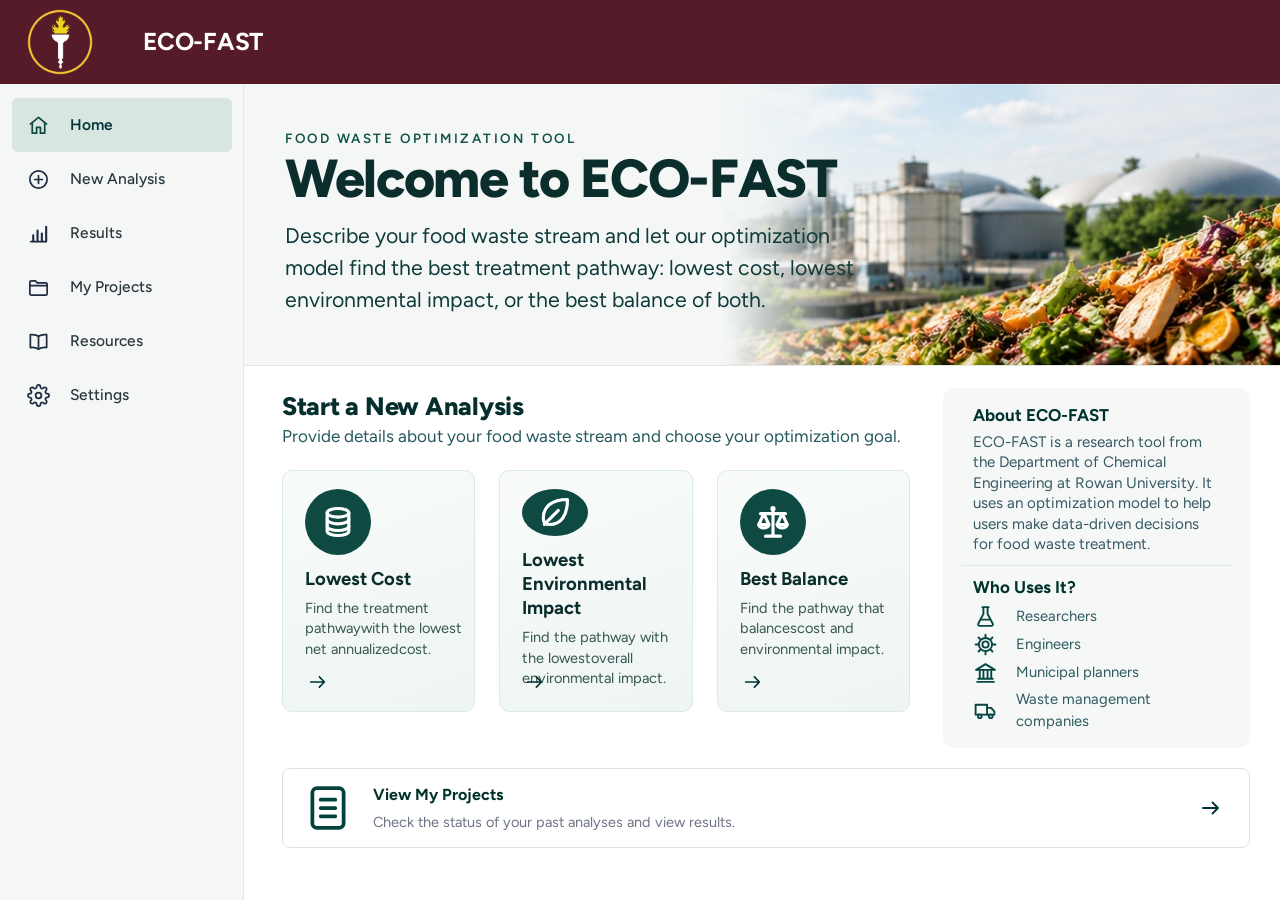
==== commit 1c8e3be9: "add" ====
--- a/index.html
+++ b/index.html
@@ -484,6 +484,48 @@
     .pj-ed { margin: 4px 0 18px; font-size: 15px; color: #4A6460; max-width: 380px; }
     .pj-none { padding: 30px; text-align: center; color: #4A6460; }
     @media (max-width: 640px) { .pj-grid { grid-template-columns: 1fr; } .pj-bar .pj-new { margin-left: 0; width: 100%; justify-content: center; } .pj-search { max-width: none; } .pj-res b { font-size: 16px; } }
+
+    /* ===== Resources ===== */
+    #page-resources .page-wrap { max-width: 1180px; }
+    .rs-nav { position: sticky; top: 0; z-index: 4; display: flex; flex-wrap: wrap; gap: 8px; margin: 0 0 8px; padding: 10px 0; background: #fff; }
+    .rs-nav a { padding: 7px 14px; border-radius: 99px; background: #EEF3F1; color: #0B2E2D; font-size: 14px; font-weight: 700; text-decoration: none; }
+    .rs-nav a:hover { background: #0E4A42; color: #fff; }
+    .rs-sec { padding: 0 0 8px; scroll-margin-top: 60px; }
+    .rs-sec h2 { margin: 0 0 14px; font-size: 24px; font-weight: 800; color: #0B2E2D; letter-spacing: -0.01em; }
+    .rs-h3 { margin: 22px 0 10px; font-size: 16px; font-weight: 800; color: #0B2E2D; }
+    .rs-steps { display: grid; grid-template-columns: repeat(5, minmax(0, 1fr)); gap: 12px; }
+    .rs-step { position: relative; padding: 16px 14px 14px; border: 1px solid #DDE5E2; border-radius: 12px; background: #fff; }
+    .rs-step .n { display: grid; place-items: center; width: 30px; height: 30px; border-radius: 50%; background: #0E4A42; color: #fff; font-weight: 800; font-size: 14px; }
+    .rs-step b { display: block; margin-top: 10px; font-size: 15px; color: #0B2E2D; }
+    .rs-step p, .rs-goal p, .rs-tc p, .rs-method p { margin: 4px 0 0; font-size: 13.5px; line-height: 1.45; color: #4A6460; }
+    .rs-goals { display: grid; grid-template-columns: repeat(4, minmax(0, 1fr)); gap: 12px; }
+    .rs-goal { padding: 14px; border-radius: 12px; background: var(--gt); border-top: 4px solid var(--gc); }
+    .rs-goal b { color: var(--gc); font-size: 15px; }
+    .rs-chips { display: flex; flex-wrap: wrap; gap: 8px; margin-bottom: 14px; }
+    .rs-chips button { --gc: #0E4A42; padding: 7px 14px; border: 1.5px solid #CFDCD8; border-radius: 99px; background: #fff; font: inherit; font-size: 14px; font-weight: 700; color: #33413D; cursor: pointer; }
+    .rs-chips button.on { background: var(--gc); border-color: var(--gc); color: #fff; }
+    .rs-techs { display: grid; grid-template-columns: repeat(auto-fill, minmax(250px, 1fr)); gap: 12px; }
+    .rs-tc { padding: 14px; border: 1px solid #DDE5E2; border-left: 4px solid var(--c); border-radius: 10px; background: #fff; }
+    .rs-tc .hd { display: flex; align-items: center; gap: 10px; }
+    .rs-tc .cd { flex: none; display: grid; place-items: center; width: 46px; height: 32px; border-radius: 7px; background: var(--c); color: #fff; font-weight: 800; font-size: 13px; }
+    .rs-tc b { display: block; font-size: 15px; color: #0B2E2D; line-height: 1.25; }
+    .rs-tc small { display: block; font-size: 12px; color: var(--c); font-weight: 600; }
+    .rs-tc dl { display: grid; grid-template-columns: auto 1fr; gap: 3px 10px; margin: 10px 0 0; padding: 8px 10px; border-radius: 8px; background: var(--t); font-size: 12.5px; }
+    .rs-tc dt { color: #4A6460; } .rs-tc dd { margin: 0; color: #0B2E2D; font-weight: 600; text-align: right; }
+    .rs-fine { margin-top: 10px; font-size: 12.5px; color: #5A6B70; }
+    .rs-method { display: grid; grid-template-columns: repeat(2, minmax(0, 1fr)); gap: 12px; }
+    .rs-method > div { padding: 14px; border: 1px solid #DDE5E2; border-radius: 12px; background: #fff; }
+    .rs-method b { font-size: 15px; color: #0B2E2D; }
+    .rs-src { border: 1px solid #DDE5E2; border-radius: 12px; overflow: hidden; }
+    .rs-src div { display: grid; grid-template-columns: minmax(0, 1fr) minmax(0, 1.2fr); gap: 12px; padding: 9px 14px; font-size: 13.5px; }
+    .rs-src div:nth-child(odd) { background: #F6F9F8; }
+    .rs-src span { color: #4A6460; } .rs-src b { color: #0B2E2D; font-weight: 600; }
+    .rs-gs { display: block; max-width: 360px; margin-bottom: 12px; }
+    .rs-gl { display: grid; grid-template-columns: repeat(2, minmax(0, 1fr)); gap: 8px 22px; margin: 0; }
+    .rs-gl div { padding: 10px 0; border-bottom: 1px solid #EEF2F0; }
+    .rs-gl dt { font-size: 14.5px; font-weight: 800; color: #0B2E2D; } .rs-gl dd { margin: 2px 0 0; font-size: 13.5px; line-height: 1.45; color: #4A6460; }
+    @media (max-width: 1000px) { .rs-steps { grid-template-columns: repeat(2, minmax(0, 1fr)); } .rs-goals { grid-template-columns: repeat(2, minmax(0, 1fr)); } }
+    @media (max-width: 640px) { .rs-steps, .rs-goals, .rs-method, .rs-gl { grid-template-columns: 1fr; } .rs-src div { grid-template-columns: 1fr; gap: 2px; } }
   </style>
 </head>
 <body>
@@ -497,8 +539,8 @@
       <nav>
         <a href="#home" class="nav-item active" data-page="home"><svg viewBox="0 0 24 24" aria-hidden="true"><g fill="none" stroke="currentColor" stroke-width="1.8" stroke-linecap="round" stroke-linejoin="round"><path d="M3.5 10.5 12 3.5l8.5 7"/><path d="M5.5 9v11h4.5v-6h4v6h4.5V9"/></g></svg><span>Home</span></a>
         <a href="#new" class="nav-item" data-page="new"><svg viewBox="0 0 24 24" aria-hidden="true"><g fill="none" stroke="currentColor" stroke-width="1.8" stroke-linecap="round" stroke-linejoin="round"><circle cx="12" cy="12" r="9"/><path d="M12 8v8M8 12h8"/></g></svg><span>New Analysis</span></a>
+        <a href="#results" class="nav-item" data-page="results"><svg viewBox="0 0 24 24" aria-hidden="true"><g fill="none" stroke="currentColor" stroke-width="1.8" stroke-linecap="round" stroke-linejoin="round"><path d="M4 20.5h16"/><path d="M6.5 20v-6M11 20V9M15.5 20v-8M20 20V5" stroke-width="2.2"/></g></svg><span>Results</span></a>
         <a href="#projects" class="nav-item" data-page="projects"><svg viewBox="0 0 24 24" aria-hidden="true"><g fill="none" stroke="currentColor" stroke-width="1.8" stroke-linecap="round" stroke-linejoin="round"><path d="M3 6.5A1.5 1.5 0 0 1 4.5 5h4.2l2 2.2h8.8A1.5 1.5 0 0 1 21 8.7v9.8a1.5 1.5 0 0 1-1.5 1.5h-15A1.5 1.5 0 0 1 3 18.5z"/><path d="M3 10h18"/></g></svg><span>My Projects</span></a>
-        <a href="#results" class="nav-item" data-page="results"><svg viewBox="0 0 24 24" aria-hidden="true"><g fill="none" stroke="currentColor" stroke-width="1.8" stroke-linecap="round" stroke-linejoin="round"><path d="M4 20.5h16"/><path d="M6.5 20v-6M11 20V9M15.5 20v-8M20 20V5" stroke-width="2.2"/></g></svg><span>Results</span></a>
         <a href="#resources" class="nav-item" data-page="resources"><svg viewBox="0 0 24 24" aria-hidden="true"><g fill="none" stroke="currentColor" stroke-width="1.8" stroke-linecap="round" stroke-linejoin="round"><path d="M12 6.5C10 5 7 4.5 3.5 4.8v13.5C7 18 10 18.5 12 20c2-1.5 5-2 8.5-1.7V4.8C17 4.5 14 5 12 6.5z"/><path d="M12 6.5V20"/></g></svg><span>Resources</span></a>
         <a href="#settings" class="nav-item" data-page="settings"><svg viewBox="0 0 24 24" aria-hidden="true"><g fill="none" stroke="currentColor" stroke-width="1.8" stroke-linecap="round" stroke-linejoin="round"><circle cx="12" cy="12" r="3"/><path d="M19.4 15a1.7 1.7 0 0 0 .3 1.8l.1.1a2 2 0 1 1-2.8 2.8l-.1-.1a1.7 1.7 0 0 0-1.8-.3 1.7 1.7 0 0 0-1 1.5V21a2 2 0 1 1-4 0v-.1a1.7 1.7 0 0 0-1.1-1.5 1.7 1.7 0 0 0-1.8.3l-.1.1a2 2 0 1 1-2.8-2.8l.1-.1a1.7 1.7 0 0 0 .3-1.8 1.7 1.7 0 0 0-1.5-1H3a2 2 0 1 1 0-4h.1a1.7 1.7 0 0 0 1.5-1.1 1.7 1.7 0 0 0-.3-1.8l-.1-.1a2 2 0 1 1 2.8-2.8l.1.1a1.7 1.7 0 0 0 1.8.3H9a1.7 1.7 0 0 0 1-1.5V3a2 2 0 1 1 4 0v.1a1.7 1.7 0 0 0 1 1.5 1.7 1.7 0 0 0 1.8-.3l.1-.1a2 2 0 1 1 2.8 2.8l-.1.1a1.7 1.7 0 0 0-.3 1.8V9a1.7 1.7 0 0 0 1.5 1H21a2 2 0 1 1 0 4h-.1a1.7 1.7 0 0 0-1.5 1z"/></g></svg><span>Settings</span></a>
       </nav>
@@ -702,9 +744,9 @@
       <div id="page-resources" class="page hidden">
         <div class="page-wrap">
           <div class="pg-eyebrow">RESOURCES</div>
-          <h1 class="pg-title">Resources</h1>
-          <p class="pg-sub">Learn how ECO-FAST works.</p>
-          <div class="soon"><span class="g-ico"><svg viewBox="0 0 24 24" aria-hidden="true"><g fill="none" stroke="#fff" stroke-width="1.9" stroke-linecap="round" stroke-linejoin="round"><path d="M12 6.5C10 5 7 4.5 3.5 4.8v13.5C7 18 10 18.5 12 20c2-1.5 5-2 8.5-1.7V4.8C17 4.5 14 5 12 6.5z"/><path d="M12 6.5V20"/></g></svg></span><div><div class="soon-t">Coming soon</div><div class="soon-d">The processing pipeline, the treatment technologies, and what the model balances will be explained here.</div></div></div>
+          <h1 class="pg-title">Glossary</h1>
+          <p class="pg-sub">Terms used in ECO-FAST and what they mean.</p>
+          <div id="rs-body"></div>
           <a href="#home" class="back" data-page="home"><svg viewBox="0 0 24 24" aria-hidden="true"><path d="M20 12H5M10.5 6.5 5 12l5.5 5.5" fill="none" stroke="currentColor" stroke-width="2" stroke-linecap="round" stroke-linejoin="round"/></svg>Back to Home</a>
         </div>
       </div>
@@ -1400,10 +1442,45 @@
       window.addEventListener("hashchange", function () { if (location.hash === "#projects") pjRender(); });
       window.addEventListener("storage", function (e) { if (e.key === PJ_KEY) pjRender(); });
       pjRender();
+      // ---------- Resources: glossary ----------
+      var RS_GLOSS = [
+        ["Net annual cost (NAC)", "Total annual cost minus total revenue, in million $ per year. Revenue includes product sales and tipping fees."],
+        ["Tipping fee", "Money the plant receives for each kg of food waste it accepts."],
+        ["Annualized capital", "Installed equipment cost spread over the plant life with the capital recovery factor."],
+        ["Capital recovery factor (CRF)", "Fraction of the installed capital charged each year (1/yr)."],
+        ["Bare-module multiplier", "Ratio of installed cost to purchase cost for a piece of equipment."],
+        ["Cost exponent", "Exponent used to scale purchase cost from the reference capacity to the size the optimizer picks."],
+        ["Reference capacity", "The equipment size that the reference purchase cost belongs to."],
+        ["Greenhouse gas (GHG)", "Net emissions in t CO2-eq per year. Methane and nitrous oxide are converted with their global warming potentials."],
+        ["Marine eutrophication (EP)", "Nutrient pollution of coastal water, in t N-eq per year."],
+        ["Credit", "Emissions or impacts avoided because a product replaces natural gas, crude oil, grid electricity or fertilizer."],
+        ["Dry basis", "Composition as a share of the solids only, with the water removed."],
+        ["Moisture", "Water content as a share of the wet feed."],
+        ["Volatile solids (VS)", "Part of the solids that is organic and can break down."],
+        ["Heating value (HHV)", "Energy released when the material burns completely, MJ per kg."],
+        ["Biogas", "Gas from anaerobic digestion, mostly methane and CO2."],
+        ["Biomethane", "Biogas upgraded by removing CO2 so it can be sold like natural gas."],
+        ["Biocrude", "Oily liquid made by hydrothermal liquefaction that can be refined into fuels."],
+        ["Digestate", "Solid and liquid left after anaerobic digestion, usable as fertilizer."],
+        ["Biosolids", "Treated sludge from wastewater treatment."],
+        ["Bypass", "A route that skips a stage, for example no biological pretreatment."]
+      ];
+      var rsQuery = "";
+      function rsRender() {
+        var host = el("rs-body"); if (!host) return;
+        var h = "";
+        var q = rsQuery.toLowerCase();
+        h += '<section class="rs-sec" id="rs-gloss"><label class="pj-search rs-gs"><svg viewBox="0 0 24 24" aria-hidden="true"><g fill="none" stroke="currentColor" stroke-width="2" stroke-linecap="round"><circle cx="11" cy="11" r="6.5"/><path d="M20 20l-4.2-4.2"/></g></svg><input id="rs-q" type="search" placeholder="Search terms" value="' + rsQuery.replace(/"/g, "&quot;") + '"></label><dl class="rs-gl">' +
+          RS_GLOSS.filter(function (g) { return !q || (g[0] + " " + g[1]).toLowerCase().indexOf(q) >= 0; }).map(function (g) { return "<div><dt>" + g[0] + "</dt><dd>" + g[1] + "</dd></div>"; }).join("") + "</dl></section>";
+        host.innerHTML = h;
+        var qi = el("rs-q"); qi.addEventListener("input", function () { rsQuery = qi.value; var p = qi.selectionStart; rsRender(); var n = el("rs-q"); n.focus(); n.setSelectionRange(p, p); });
+      }
+      window.addEventListener("hashchange", function () { if (location.hash === "#resources") rsRender(); });
+      rsRender();
       window.ECOFAST = { CA_DEF: CA_DEF, CA_VAL: CA_VAL, CA_TECH: CA_TECH, caRender: caRender, EA_DEF: EA_DEF, EA_VAL: EA_VAL, eaRender: eaRender, isOn: isOn, getBypass: function () { return BYPASS; }, getGoal: function () { return goal; } };
       setPlay(!(window.matchMedia && window.matchMedia("(prefers-reduced-motion: reduce)").matches));
     })();
   </script>
-  <script src="ecofast_run.js?v=20"></script>
+  <script src="ecofast_run.js?v=21"></script>
 </body>
 </html>
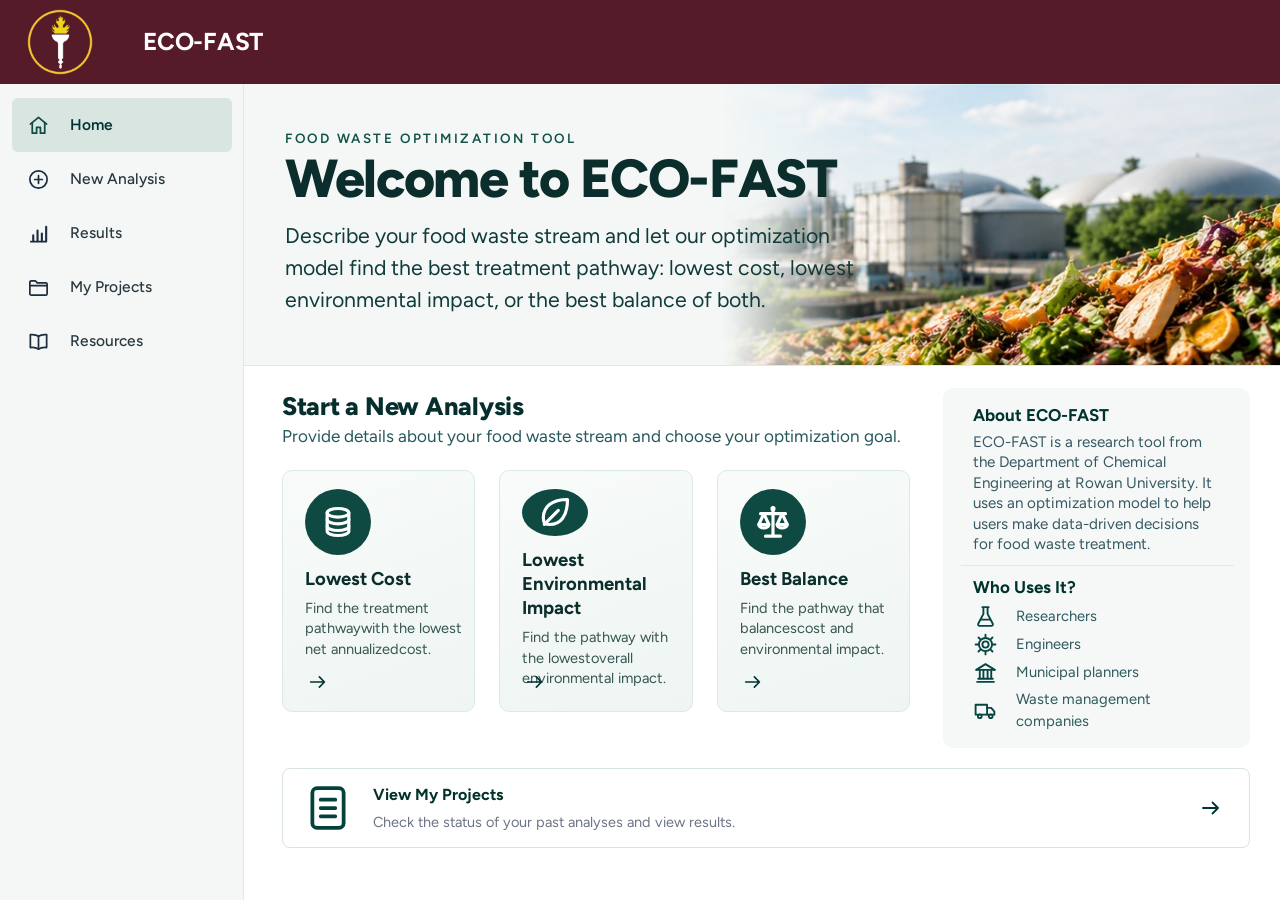
==== commit 9eacc039: "Remove Settings" ====
--- a/index.html
+++ b/index.html
@@ -476,6 +476,8 @@
     .pj-goal { padding: 2px 9px; border-radius: 99px; background: var(--gt); color: var(--gc); font-weight: 700; }
     .pj-btn { flex: none; display: inline-flex; align-items: center; gap: 6px; height: 36px; padding: 0 14px; border: 1.5px solid #0E4A42; border-radius: 8px; background: #fff; color: #0E4A42; font: inherit; font-size: 14px; font-weight: 700; cursor: pointer; }
     .pj-card.done .pj-btn { background: #0E4A42; color: #fff; }
+    .pj-pdf { flex: none; display: inline-flex; align-items: center; gap: 5px; height: 36px; padding: 0 12px; border: 1.5px solid #CFDCD8; border-radius: 8px; background: #fff; color: #0B2E2D; font: inherit; font-size: 14px; font-weight: 700; cursor: pointer; }
+    .pj-pdf:hover { border-color: #561B29; color: #561B29; } .pj-pdf svg { width: 16px; height: 16px; } .pj-pdf:disabled { opacity: .6; cursor: wait; }
     .pj-btn:hover { filter: brightness(.95); } .pj-btn svg { width: 16px; height: 16px; }
     .pj-empty { display: flex; flex-direction: column; align-items: center; text-align: center; padding: 48px 20px; border: 2px dashed #CFDCD8; border-radius: 14px; background: #FAFCFB; }
     .pj-eico { display: grid; place-items: center; width: 64px; height: 64px; border-radius: 50%; background: #E3F1EC; color: #0E4A42; }
@@ -542,7 +544,6 @@
         <a href="#results" class="nav-item" data-page="results"><svg viewBox="0 0 24 24" aria-hidden="true"><g fill="none" stroke="currentColor" stroke-width="1.8" stroke-linecap="round" stroke-linejoin="round"><path d="M4 20.5h16"/><path d="M6.5 20v-6M11 20V9M15.5 20v-8M20 20V5" stroke-width="2.2"/></g></svg><span>Results</span></a>
         <a href="#projects" class="nav-item" data-page="projects"><svg viewBox="0 0 24 24" aria-hidden="true"><g fill="none" stroke="currentColor" stroke-width="1.8" stroke-linecap="round" stroke-linejoin="round"><path d="M3 6.5A1.5 1.5 0 0 1 4.5 5h4.2l2 2.2h8.8A1.5 1.5 0 0 1 21 8.7v9.8a1.5 1.5 0 0 1-1.5 1.5h-15A1.5 1.5 0 0 1 3 18.5z"/><path d="M3 10h18"/></g></svg><span>My Projects</span></a>
         <a href="#resources" class="nav-item" data-page="resources"><svg viewBox="0 0 24 24" aria-hidden="true"><g fill="none" stroke="currentColor" stroke-width="1.8" stroke-linecap="round" stroke-linejoin="round"><path d="M12 6.5C10 5 7 4.5 3.5 4.8v13.5C7 18 10 18.5 12 20c2-1.5 5-2 8.5-1.7V4.8C17 4.5 14 5 12 6.5z"/><path d="M12 6.5V20"/></g></svg><span>Resources</span></a>
-        <a href="#settings" class="nav-item" data-page="settings"><svg viewBox="0 0 24 24" aria-hidden="true"><g fill="none" stroke="currentColor" stroke-width="1.8" stroke-linecap="round" stroke-linejoin="round"><circle cx="12" cy="12" r="3"/><path d="M19.4 15a1.7 1.7 0 0 0 .3 1.8l.1.1a2 2 0 1 1-2.8 2.8l-.1-.1a1.7 1.7 0 0 0-1.8-.3 1.7 1.7 0 0 0-1 1.5V21a2 2 0 1 1-4 0v-.1a1.7 1.7 0 0 0-1.1-1.5 1.7 1.7 0 0 0-1.8.3l-.1.1a2 2 0 1 1-2.8-2.8l.1-.1a1.7 1.7 0 0 0 .3-1.8 1.7 1.7 0 0 0-1.5-1H3a2 2 0 1 1 0-4h.1a1.7 1.7 0 0 0 1.5-1.1 1.7 1.7 0 0 0-.3-1.8l-.1-.1a2 2 0 1 1 2.8-2.8l.1.1a1.7 1.7 0 0 0 1.8.3H9a1.7 1.7 0 0 0 1-1.5V3a2 2 0 1 1 4 0v.1a1.7 1.7 0 0 0 1 1.5 1.7 1.7 0 0 0 1.8-.3l.1-.1a2 2 0 1 1 2.8 2.8l-.1.1a1.7 1.7 0 0 0-.3 1.8V9a1.7 1.7 0 0 0 1.5 1H21a2 2 0 1 1 0 4h-.1a1.7 1.7 0 0 0-1.5 1z"/></g></svg><span>Settings</span></a>
       </nav>
     </aside>
 
@@ -750,22 +751,12 @@
           <a href="#home" class="back" data-page="home"><svg viewBox="0 0 24 24" aria-hidden="true"><path d="M20 12H5M10.5 6.5 5 12l5.5 5.5" fill="none" stroke="currentColor" stroke-width="2" stroke-linecap="round" stroke-linejoin="round"/></svg>Back to Home</a>
         </div>
       </div>
-
-      <div id="page-settings" class="page hidden">
-        <div class="page-wrap">
-          <div class="pg-eyebrow">SETTINGS</div>
-          <h1 class="pg-title">Settings</h1>
-          <p class="pg-sub">Adjust the model assumptions.</p>
-          <div class="soon"><span class="g-ico"><svg viewBox="0 0 24 24" aria-hidden="true"><g fill="none" stroke="#fff" stroke-width="1.9" stroke-linecap="round"><circle cx="12" cy="12" r="3"/><path d="M12 2.8v2.6M12 18.6v2.6M2.8 12h2.6M18.6 12h2.6M5.5 5.5l1.8 1.8M16.7 16.7l1.8 1.8M5.5 18.5l1.8-1.8M16.7 7.3l1.8-1.8"/></g></svg></span><div><div class="soon-t">Coming soon</div><div class="soon-d">Cost data, product prices, and disposal fees you can change will be here.</div></div></div>
-          <a href="#home" class="back" data-page="home"><svg viewBox="0 0 24 24" aria-hidden="true"><path d="M20 12H5M10.5 6.5 5 12l5.5 5.5" fill="none" stroke="currentColor" stroke-width="2" stroke-linecap="round" stroke-linejoin="round"/></svg>Back to Home</a>
-        </div>
-      </div>
     </main>
   </div>
   <script>
     // Switch pages using the link after # (for example #results)
     (function () {
-      var pages = ["home", "new", "projects", "results", "resources", "settings"];
+      var pages = ["home", "new", "projects", "results", "resources"];
       function show() {
         var id = (location.hash || "#home").slice(1);
         if (pages.indexOf(id) < 0) id = "home";
@@ -1292,10 +1283,22 @@
       function pjCurId() { try { return sessionStorage.getItem(PJ_CUR); } catch (e) { return null; } }
       function pjSetCur(id) { try { if (id) sessionStorage.setItem(PJ_CUR, id); else sessionStorage.removeItem(PJ_CUR); } catch (e) {} }
       function pjDiff(DEF, VAL) { var o = {}; Object.keys(DEF).forEach(function (k) { if (VAL[k] !== DEF[k]) o[k] = VAL[k]; }); return o; }
+      var PJ_LBL = {};                                                        // readable names for the PDF report
+      CA_TECH.forEach(function (t) { PJ_LBL["c0_" + t[0]] = t[0] + " purchase cost ($)"; PJ_LBL["wsp_" + t[0]] = t[0] + " specific power"; PJ_LBL["nlbr_" + t[0]] = t[0] + " labor requirement"; });
+      Object.keys(CA_LISTS).forEach(function (k) { CA_LISTS[k].forEach(function (r) { if (r[0]) PJ_LBL[r[1]] = r[0] + (r[3] ? " (" + r[3] + ")" : ""); }); });
+      Object.keys(EA_LISTS).forEach(function (k) { EA_LISTS[k].forEach(function (r) { if (r[0]) PJ_LBL[r[1]] = r[0] + (r[3] ? " (" + r[3] + ")" : ""); }); });
+      Object.keys(EA_PAIRS).forEach(function (k) { EA_PAIRS[k].forEach(function (r) { PJ_LBL[r[3]] = r[0] + ", GHG " + r[2]; if (r[5]) PJ_LBL[r[5]] = r[0] + ", EP " + r[2]; }); });
+      EA_MFE.forEach(function (r) { PJ_LBL[r[1]] = r[0] + " fertilizer value (" + r[3] + ")"; });
+      function pjChanged() {
+        var out = [];
+        Object.keys(CA_DEF).forEach(function (k) { if (CA_VAL[k] !== CA_DEF[k]) out.push(["Cost Assumptions", PJ_LBL[k] || k, CA_DEF[k], CA_VAL[k]]); });
+        Object.keys(EA_DEF).forEach(function (k) { if (EA_VAL[k] !== EA_DEF[k]) out.push(["Environmental Assumptions", PJ_LBL[k] || k, EA_DEF[k], EA_VAL[k]]); });
+        return out;
+      }
       function pjSnapshot() {
         var f = {}; FIELDS.forEach(function (id) { f[id] = el(id).value; });
         return { name: el("fs-name").value.trim() || "Untitled analysis", desc: el("fs-desc").value.trim(), loc: el("fs-loc").value.trim(),
-          type: el("fs-type").value, form: f, cost: pjDiff(CA_DEF, CA_VAL), env: pjDiff(EA_DEF, EA_VAL), goal: goal, step: curStep };
+          type: el("fs-type").value, form: f, cost: pjDiff(CA_DEF, CA_VAL), env: pjDiff(EA_DEF, EA_VAL), changed: pjChanged(), goal: goal, step: curStep };
       }
       function pjSave(extra) {
         var list = pjLoad(), id = pjCurId(), now = new Date().toISOString();
@@ -1405,6 +1408,7 @@
           }
           h += '<div class="pj-foot"><span class="pj-meta">' + (g ? '<span class="pj-goal" style="--gc:' + g[1] + ";--gt:" + g[2] + '">' + (done && r ? PJ_OBJ[r.objective] || g[0] : g[0]) + "</span>" : "") +
             "Edited " + pjDate(p.updated) + "</span>" +
+            (done ? '<button type="button" class="pj-pdf" data-act="pdf" title="Download a PDF report">' + PJ_DL + "PDF</button>" : "") +
             (done ? '<button type="button" class="pj-btn" data-act="results">View results ' + PJ_ARR + "</button>" : '<button type="button" class="pj-btn" data-act="open">Continue ' + PJ_ARR + "</button>") + "</div>";
           return h + "</article>";
         }).join("");
@@ -1414,7 +1418,8 @@
             b.addEventListener("click", function (e) {
               e.stopPropagation(); var a = b.dataset.act;
               if (a === "menu") { var open = c.classList.contains("menu"); document.querySelectorAll(".pj-card.menu").forEach(function (x) { x.classList.remove("menu"); }); if (!open) c.classList.add("menu"); return; }
-              if (a === "results") pjOpen(id, "results");
+              if (a === "pdf") { var pp = pjLoad().filter(function (x) { return x.id === id; })[0]; if (pp && window.ECOFAST_PDF) window.ECOFAST_PDF(pp, b); }
+              else if (a === "results") pjOpen(id, "results");
               else if (a === "open") pjOpen(id, "step");
               else if (a === "edit") pjOpen(id, "start");
               else if (a === "dup") {
@@ -1433,6 +1438,7 @@
       }
       var PJ_PLUS = '<svg viewBox="0 0 24 24" aria-hidden="true"><path d="M12 5v14M5 12h14" fill="none" stroke="currentColor" stroke-width="2.2" stroke-linecap="round"/></svg>';
       var PJ_ARR = '<svg viewBox="0 0 24 24" aria-hidden="true"><path d="M5 12h13M13 6.5 18.5 12 13 17.5" fill="none" stroke="currentColor" stroke-width="2.2" stroke-linecap="round" stroke-linejoin="round"/></svg>';
+      var PJ_DL = '<svg viewBox="0 0 24 24" aria-hidden="true"><g fill="none" stroke="currentColor" stroke-width="2" stroke-linecap="round" stroke-linejoin="round"><path d="M12 4v11M7.5 10.5 12 15l4.5-4.5M5 19.5h14"/></g></svg>';
       var PJ_DOTS = '<svg viewBox="0 0 24 24" aria-hidden="true"><g fill="currentColor"><circle cx="5" cy="12" r="1.8"/><circle cx="12" cy="12" r="1.8"/><circle cx="19" cy="12" r="1.8"/></g></svg>';
       var PJ_PIN = '<svg viewBox="0 0 24 24" aria-hidden="true"><g fill="none" stroke="currentColor" stroke-width="2" stroke-linecap="round" stroke-linejoin="round"><path d="M12 21s-6.5-5.6-6.5-11a6.5 6.5 0 0 1 13 0c0 5.4-6.5 11-6.5 11z"/><circle cx="12" cy="10" r="2.3"/></g></svg>';
       el("pj-search").addEventListener("input", function (e) { pjQuery = e.target.value; pjRender(); });
@@ -1481,6 +1487,6 @@
       setPlay(!(window.matchMedia && window.matchMedia("(prefers-reduced-motion: reduce)").matches));
     })();
   </script>
-  <script src="ecofast_run.js?v=21"></script>
+  <script src="ecofast_run.js?v=23"></script>
 </body>
 </html>
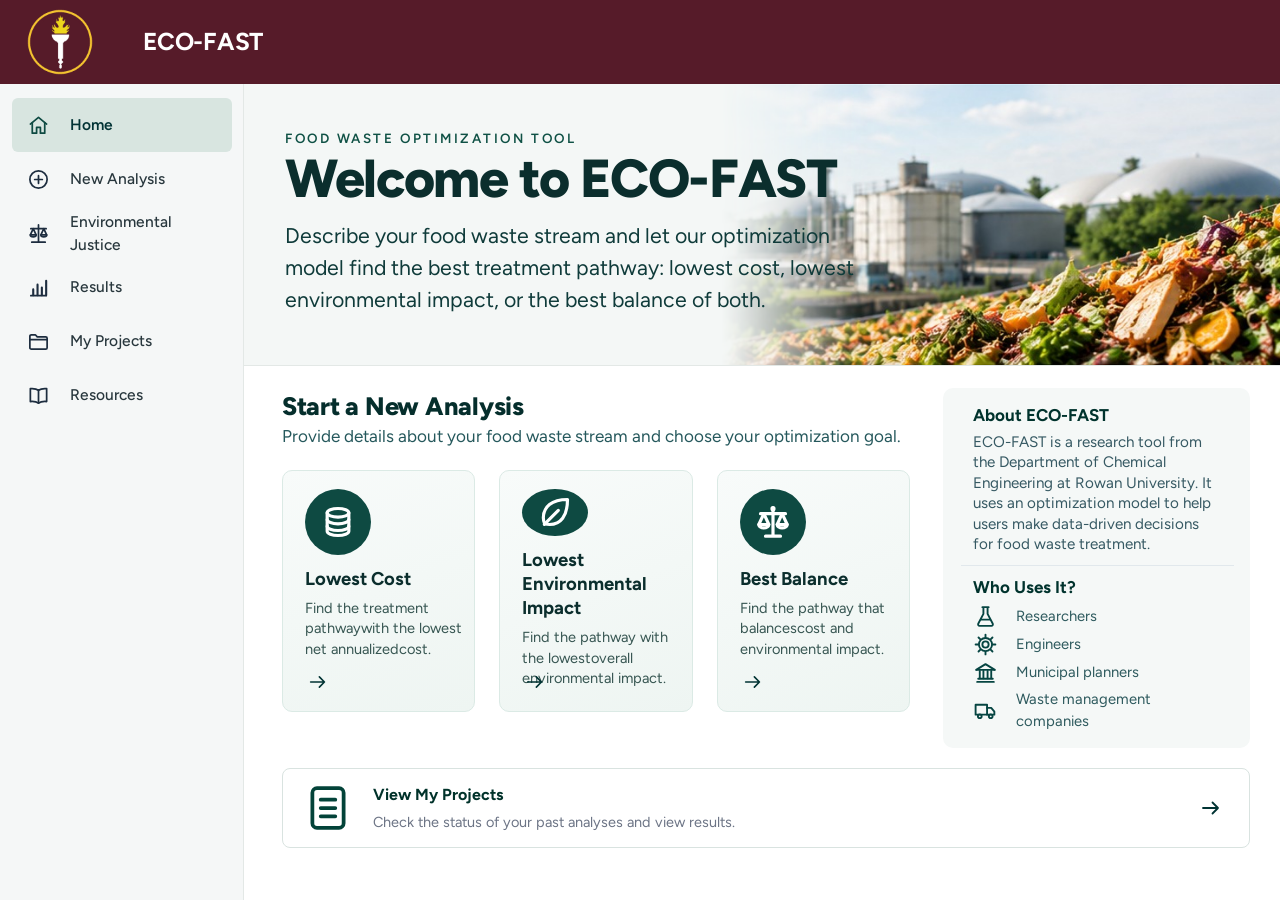
==== commit 72237863: "Environmental Justice page with NJDEP overburdened community map" ====
--- a/index.html
+++ b/index.html
@@ -528,6 +528,86 @@
     .rs-gl dt { font-size: 14.5px; font-weight: 800; color: #0B2E2D; } .rs-gl dd { margin: 2px 0 0; font-size: 13.5px; line-height: 1.45; color: #4A6460; }
     @media (max-width: 1000px) { .rs-steps { grid-template-columns: repeat(2, minmax(0, 1fr)); } .rs-goals { grid-template-columns: repeat(2, minmax(0, 1fr)); } }
     @media (max-width: 640px) { .rs-steps, .rs-goals, .rs-method, .rs-gl { grid-template-columns: 1fr; } .rs-src div { grid-template-columns: 1fr; gap: 2px; } }
+
+    /* ---------- Environmental Justice ---------- */
+    #page-ej .page-wrap { max-width: 1180px; }
+    #page-ej .pg-sub { margin-bottom: 16px; }
+    .ej-ctx { display: flex; flex-wrap: wrap; align-items: center; gap: 6px 10px; padding: 10px 14px; border-radius: 10px; background: #F2F7F5; font-size: 14px; color: #33413D; }
+    .ej-ctx-k { font-size: 12px; font-weight: 700; letter-spacing: .08em; color: #5A6B70; text-transform: uppercase; }
+    .ej-ctx .dot { width: 4px; height: 4px; border-radius: 50%; background: #9AAAA6; }
+    .ej-ctx a { color: #0E4A42; font-weight: 700; }
+    .ej-eq { display: grid; grid-template-columns: 1fr 34px 1fr 34px 1fr 34px 1.15fr; align-items: stretch; margin: 18px 0; }
+    .ej-op { display: grid; place-items: center; font-size: 30px; font-weight: 800; color: #9AAAA6; }
+    .ej-c { border-radius: 14px; padding: 14px 14px 12px; background: var(--t); border: 2px solid var(--c); text-align: center; }
+    .ej-c.yes { --c: #1F8A5B; --t: #E9F6EF; } .ej-c.wait { --c: #D9A200; --t: #FFF6DC; } .ej-c.no { --c: #9AAAA6; --t: #F1F4F3; } .ej-c.red { --c: #561B29; --t: #FBF0F2; }
+    .ej-ci { width: 48px; height: 48px; margin: 0 auto 8px; border-radius: 50%; background: var(--c); display: grid; place-items: center; }
+    .ej-ci svg { width: 30px; height: 30px; }
+    .ej-cl { font-size: 12px; font-weight: 700; letter-spacing: .06em; text-transform: uppercase; color: #4A6460; }
+    .ej-cv { margin-top: 2px; font-size: 19px; font-weight: 800; color: #0B2E2D; }
+    .ej-cs { margin-top: 6px; font-size: 13px; font-weight: 700; color: var(--c); filter: brightness(.8); }
+    .ej-v { border-radius: 14px; padding: 16px; display: flex; flex-direction: column; justify-content: center; text-align: center; color: #fff; background: #B07A00; }
+    .ej-v.yes { background: #561B29; } .ej-v.no { background: #1F8A5B; } .ej-v.gray { background: #5A6B70; }
+    .ej-vl { font-size: 12px; font-weight: 700; letter-spacing: .08em; text-transform: uppercase; opacity: .9; }
+    .ej-vv { font-size: 26px; font-weight: 800; margin: 2px 0; }
+    .ej-vs { font-size: 13px; opacity: .95; }
+    .ej-grid { display: grid; grid-template-columns: 1fr 1fr; gap: 16px; }
+    .ej-card { border: 1px solid #DDE5E2; border-radius: 14px; background: #fff; padding: 18px; min-width: 0; }
+    .ej-card.wide { grid-column: 1 / -1; }
+    .ej-card h3 { display: flex; align-items: center; gap: 10px; margin: 0 0 6px; font-size: 18px; font-weight: 800; color: #0B2E2D; }
+    .ej-n { flex: none; width: 28px; height: 28px; border-radius: 50%; background: #561B29; color: #fff; display: grid; place-items: center; font-weight: 800; font-size: 14px; }
+    .ej-p { margin: 0 0 12px; font-size: 14.5px; color: #4A6460; }
+    .ej-btn { display: inline-flex; align-items: center; justify-content: center; gap: 8px; height: 40px; padding: 0 14px; border-radius: 9px; border: 1.5px solid #0E4A42; background: #fff; color: #0E4A42; font: inherit; font-size: 14px; font-weight: 700; cursor: pointer; text-decoration: none; white-space: nowrap; }
+    .ej-btn svg { width: 18px; height: 18px; }
+    .ej-btn.pri { background: #0E4A42; color: #fff; }
+    .ej-find { display: flex; gap: 10px; margin-bottom: 14px; }
+    .ej-find .fin { flex: 1; min-width: 0; }
+    .ej-mapwrap { display: grid; grid-template-columns: 1.45fr 1fr; gap: 16px; }
+    .ej-map { position: relative; height: 400px; border-radius: 12px; overflow: hidden; border: 1px solid #DDE5E2; background: #EEF0EA; }
+    #ej-map { position: absolute; inset: 0; z-index: 0; }
+    .ej-legend { position: absolute; left: 10px; bottom: 22px; z-index: 500; display: flex; flex-wrap: wrap; gap: 6px 14px; padding: 7px 11px; border-radius: 9px; background: rgba(255,255,255,.95); font-size: 12.5px; color: #33413D; box-shadow: 0 1px 4px rgba(0,0,0,.15); }
+    .ej-legend i { display: inline-block; width: 14px; height: 14px; border-radius: 3px; margin-right: 6px; vertical-align: -2px; }
+    .ej-res { display: flex; flex-direction: column; gap: 12px; min-width: 0; }
+    .ej-badge { display: flex; align-items: center; gap: 12px; padding: 12px 14px; border-radius: 12px; color: #fff; background: #561B29; }
+    .ej-badge.no { background: #1F8A5B; } .ej-badge.gray { background: #5A6B70; } .ej-badge.wait { background: #B07A00; }
+    .ej-badge svg { flex: none; width: 32px; height: 32px; }
+    .ej-badge b { display: block; font-size: 18px; } .ej-badge span { display: block; font-size: 13px; opacity: .92; }
+    .ej-dl { margin: 0; display: grid; grid-template-columns: 1fr 1fr; gap: 8px 14px; }
+    .ej-dl .full { grid-column: 1 / -1; }
+    .ej-dl dt { font-size: 11.5px; font-weight: 700; letter-spacing: .06em; text-transform: uppercase; color: #6B7F7A; }
+    .ej-dl dd { margin: 1px 0 0; font-size: 15px; font-weight: 700; color: #0B2E2D; overflow-wrap: anywhere; }
+    .ej-bars { display: grid; gap: 10px; }
+    .ej-bar .t { display: flex; justify-content: space-between; gap: 8px; font-size: 13.5px; color: #33413D; }
+    .ej-bar .t b { font-size: 15px; color: #0B2E2D; }
+    .ej-bar .tr { position: relative; height: 10px; margin: 5px 0 3px; border-radius: 5px; background: #EEF1F0; }
+    .ej-bar .tr i { position: absolute; left: 0; top: 0; bottom: 0; border-radius: 5px; background: #9AAAA6; }
+    .ej-bar.met .tr i { background: #561B29; }
+    .ej-bar .tr em { position: absolute; top: -4px; bottom: -4px; width: 3px; margin-left: -1px; border-radius: 2px; background: #0B2E2D; }
+    .ej-bar small { font-size: 12px; color: #6B7F7A; } .ej-bar.met small { color: #561B29; font-weight: 700; }
+    .ej-note { font-size: 13px; color: #4A6460; line-height: 1.45; }
+    .ej-acts { display: flex; flex-wrap: wrap; gap: 10px; margin-top: auto; }
+    .ej-spin { width: 18px; height: 18px; border-radius: 50%; border: 3px solid #D5E2DE; border-top-color: #0E4A42; animation: ejspin .8s linear infinite; flex: none; }
+    @keyframes ejspin { to { transform: rotate(360deg); } }
+    .ej-cov { display: grid; grid-template-columns: 1fr 1fr; gap: 14px 12px; }
+    .ej-cov .row { position: relative; display: grid; grid-template-columns: 52px 1fr auto; gap: 12px; align-items: center; padding: 9px 12px; border-radius: 10px; background: #F6F9F8; border: 1.5px solid transparent; }
+    .ej-cov .tg { display: grid; place-items: center; height: 30px; border-radius: 7px; font-weight: 800; font-size: 13px; color: #fff; background: #6A3D9A; }
+    .ej-cov b { display: block; font-size: 14.5px; color: #0B2E2D; } .ej-cov small { display: block; font-size: 12.5px; color: #5A6B70; }
+    .ej-cov .st { padding: 4px 10px; border-radius: 99px; font-size: 12.5px; font-weight: 800; white-space: nowrap; }
+    .ej-cov .yes .st { background: #F6E3E7; color: #561B29; }
+    .ej-cov .cond .st { background: #FFF2D2; color: #8A5A00; }
+    .ej-cov .ask .st { background: #E9EEF0; color: #4A5763; }
+    .ej-cov .mine { border-color: #0E4A42; background: #EEF7F3; }
+    .ej-cov .you { position: absolute; top: -9px; right: 12px; padding: 1px 8px; border-radius: 99px; background: #0E4A42; color: #fff; font-size: 11px; font-weight: 800; }
+    .ej-fine { margin-top: 10px; font-size: 12.5px; color: #5A6B70; }
+    .ej-tl { position: relative; display: grid; grid-template-columns: repeat(4, 1fr); gap: 14px; margin-top: 14px; }
+    .ej-line { position: absolute; left: 12%; right: 12%; top: 34px; height: 4px; border-radius: 2px; background: linear-gradient(90deg, #561B29, #C0561B); }
+    .ej-st { position: relative; display: flex; flex-direction: column; align-items: center; text-align: center; }
+    .ej-d { font-size: 12px; font-weight: 800; letter-spacing: .06em; text-transform: uppercase; color: #561B29; height: 18px; }
+    .ej-pt { width: 24px; height: 24px; margin: 4px 0 10px; border-radius: 50%; background: #fff; border: 5px solid #561B29; position: relative; z-index: 1; }
+    .ej-st.end .ej-pt { border-color: #C0561B; } .ej-st.end .ej-d { color: #C0561B; }
+    .ej-st b { font-size: 14.5px; color: #0B2E2D; } .ej-st small { margin-top: 3px; font-size: 12.5px; color: #5A6B70; line-height: 1.4; max-width: 230px; }
+    .ej-src { margin-top: 14px; font-size: 12.5px; color: #6B7F7A; }
+    @media (max-width: 1000px) { .ej-eq { grid-template-columns: 1fr; gap: 6px; } .ej-op { font-size: 22px; } .ej-grid, .ej-mapwrap, .ej-cov { grid-template-columns: 1fr; } .ej-map { height: 320px; } }
+    @media (max-width: 640px) { .ej-tl { grid-template-columns: 1fr; } .ej-line { display: none; } .ej-find { flex-direction: column; } }
   </style>
 </head>
 <body>
@@ -541,6 +621,7 @@
       <nav>
         <a href="#home" class="nav-item active" data-page="home"><svg viewBox="0 0 24 24" aria-hidden="true"><g fill="none" stroke="currentColor" stroke-width="1.8" stroke-linecap="round" stroke-linejoin="round"><path d="M3.5 10.5 12 3.5l8.5 7"/><path d="M5.5 9v11h4.5v-6h4v6h4.5V9"/></g></svg><span>Home</span></a>
         <a href="#new" class="nav-item" data-page="new"><svg viewBox="0 0 24 24" aria-hidden="true"><g fill="none" stroke="currentColor" stroke-width="1.8" stroke-linecap="round" stroke-linejoin="round"><circle cx="12" cy="12" r="9"/><path d="M12 8v8M8 12h8"/></g></svg><span>New Analysis</span></a>
+        <a href="#ej" class="nav-item" data-page="ej"><svg viewBox="0 0 24 24" aria-hidden="true"><g fill="none" stroke="currentColor" stroke-width="1.8" stroke-linecap="round" stroke-linejoin="round"><path d="M12 3v18M5 21h14"/><path d="M4 7h16"/><path d="M6.5 7 3.5 13.5h6z"/><path d="M17.5 7l-3 6.5h6z"/><path d="M3.5 13.5a3 2 0 0 0 6 0M14.5 13.5a3 2 0 0 0 6 0"/></g></svg><span>Environmental Justice</span></a>
         <a href="#results" class="nav-item" data-page="results"><svg viewBox="0 0 24 24" aria-hidden="true"><g fill="none" stroke="currentColor" stroke-width="1.8" stroke-linecap="round" stroke-linejoin="round"><path d="M4 20.5h16"/><path d="M6.5 20v-6M11 20V9M15.5 20v-8M20 20V5" stroke-width="2.2"/></g></svg><span>Results</span></a>
         <a href="#projects" class="nav-item" data-page="projects"><svg viewBox="0 0 24 24" aria-hidden="true"><g fill="none" stroke="currentColor" stroke-width="1.8" stroke-linecap="round" stroke-linejoin="round"><path d="M3 6.5A1.5 1.5 0 0 1 4.5 5h4.2l2 2.2h8.8A1.5 1.5 0 0 1 21 8.7v9.8a1.5 1.5 0 0 1-1.5 1.5h-15A1.5 1.5 0 0 1 3 18.5z"/><path d="M3 10h18"/></g></svg><span>My Projects</span></a>
         <a href="#resources" class="nav-item" data-page="resources"><svg viewBox="0 0 24 24" aria-hidden="true"><g fill="none" stroke="currentColor" stroke-width="1.8" stroke-linecap="round" stroke-linejoin="round"><path d="M12 6.5C10 5 7 4.5 3.5 4.8v13.5C7 18 10 18.5 12 20c2-1.5 5-2 8.5-1.7V4.8C17 4.5 14 5 12 6.5z"/><path d="M12 6.5V20"/></g></svg><span>Resources</span></a>
@@ -603,7 +684,7 @@
                 <div class="card-b">
                   <div class="f"><label for="fs-name">Analysis Name <span class="req">*</span></label><input class="fin" id="fs-name" placeholder="e.g. Campus Food Waste Study"></div>
                   <div class="f"><label for="fs-desc">Description</label><textarea class="fin" id="fs-desc" placeholder="What is this analysis for?"></textarea></div>
-                  <div class="f"><label for="fs-loc">Location</label><input class="fin" id="fs-loc" placeholder="City, state or zip code"></div>
+                  <div class="f"><label for="fs-loc">Site Address</label><input class="fin" id="fs-loc" placeholder="e.g. 201 Mullica Hill Rd, Glassboro, NJ 08028"><span class="hint-s">Street address of the planned site. Used for the environmental justice check.</span></div>
                 </div>
               </section>
 
@@ -631,7 +712,7 @@
                 <div class="sum-b">
                   <div class="sr"><span>Analysis Name</span><span id="s-name"></span></div>
                   <div class="sr"><span>Feedstock</span><span id="s-type"></span></div>
-                  <div class="sr"><span>Location</span><span id="s-loc"></span></div>
+                  <div class="sr"><span>Site address</span><span id="s-loc"></span></div>
                   <div class="sr"><span>Objective</span><span id="s-goal"></span></div>
                   <div class="sr"><span>Feed Rate</span><span id="s-rate"></span></div>
                   <div class="sr"><span>Operating Hours</span><span id="s-hours"></span></div>
@@ -732,6 +813,31 @@
         </div>
       </div>
 
+      <div id="page-ej" class="page hidden">
+        <div class="page-wrap">
+          <div class="pg-eyebrow">ENVIRONMENTAL JUSTICE</div>
+          <h1 class="pg-title">Environmental Justice</h1>
+          <p class="pg-sub">Does New Jersey's Environmental Justice Law apply to your design?</p>
+          <div class="ej-ctx" id="ej-ctx"></div>
+          <div class="ej-eq" id="ej-eq"></div>
+          <div class="ej-grid">
+            <section class="ej-card wide">
+              <h3>Is your site in an overburdened community?</h3>
+              <p class="ej-p">Checked from the site address, using NJDEP's official overburdened community map.</p>
+              <form class="ej-find" id="ej-find" autocomplete="off">
+                <input class="fin" id="ej-addr" placeholder="Street address of the planned site, e.g. 201 Mullica Hill Rd, Glassboro, NJ 08028">
+                <button type="submit" class="ej-btn pri">Check address</button>
+              </form>
+              <div class="ej-mapwrap">
+                <div class="ej-map"><div id="ej-map"></div><div class="ej-legend" id="ej-legend"><span><i style="background:#561B29"></i>Your block group</span><span><i style="background:#C98C98"></i>Overburdened</span><span><i style="background:#fff;border:1px solid #C9D0C7"></i>Not overburdened</span></div></div>
+                <div class="ej-res" id="ej-res"></div>
+              </div>
+            </section>
+          </div>
+          <div class="ej-src">Based on New Jersey P.L. 2020, c.92 (N.J.S.A. 13:1D-157 to 161) and N.J.A.C. 7:1C. Community data: NJDEP Overburdened Communities layer. A screening aid, not a legal determination.</div>
+        </div>
+      </div>
+
       <div id="page-results" class="page hidden">
         <div class="page-wrap">
           <div class="pg-eyebrow">RESULTS</div>
@@ -756,7 +862,7 @@
   <script>
     // Switch pages using the link after # (for example #results)
     (function () {
-      var pages = ["home", "new", "projects", "results", "resources"];
+      var pages = ["home", "new", "ej", "projects", "results", "resources"];
       function show() {
         var id = (location.hash || "#home").slice(1);
         if (pages.indexOf(id) < 0) id = "home";
@@ -1488,5 +1594,225 @@
     })();
   </script>
   <script src="ecofast_run.js?v=23"></script>
+  <script>
+    // ---------- Environmental Justice: NJ overburdened community check ----------
+    (function () {
+      var LEAF = "https://cdnjs.cloudflare.com/ajax/libs/leaflet/1.9.4/";
+      var OBC = "https://services1.arcgis.com/QWdNfRs7lkPq4g4Q/arcgis/rest/services/Overburdened_Communities_under_the_New_Jersey_Environmental_Justice_Law/FeatureServer/19/query";
+      var EJMAP = "https://experience.arcgis.com/experience/548632a2351b41b8a0443cfc3a9f4ef6";
+      var NAMES = { SLF: "Landfill", INC: "Incineration", AND: "Anaerobic digestion", CMP: "Composting", WWT: "Wastewater treatment", HTL: "Hydrothermal liquefaction" };
+      var COV = [
+        ["SLF", "Always a covered facility", "yes", "Covered"],
+        ["INC", "Incinerator or resource recovery facility", "yes", "Covered"],
+        ["AND", "Solid waste or recycling facility, 100 t/day or more", "cond", "If 100 t/day+"],
+        ["CMP", "Solid waste or recycling facility, 100 t/day or more", "cond", "If 100 t/day+"],
+        ["WWT", "Sewage plants above 50 million gallons per day", "cond", "If 50 MGD+"],
+        ["HTL", "Not named in the law", "ask", "Ask NJDEP"]
+      ];
+      function el(id) { return document.getElementById(id); }
+      function esc(s) { return String(s == null ? "" : s).replace(/[&<>"]/g, function (c) { return { "&": "&amp;", "<": "&lt;", ">": "&gt;", '"': "&quot;" }[c]; }); }
+      function fmt(x, d) { return Number(x).toLocaleString("en-US", { maximumFractionDigits: d, minimumFractionDigits: 0 }); }
+
+      // ----- what was run -----
+      var saved = null;
+      try { saved = JSON.parse(sessionStorage.getItem("ecofast_last_result") || "null"); } catch (e) {}
+      window.addEventListener("ecofast:result", function (e) { saved = e.detail; if (onPage()) render(); });
+      window.addEventListener("ecofast:show-result", function (e) { saved = e.detail; if (onPage()) render(); });
+
+      function feedTday() {
+        var q = saved && saved.request, v, u;
+        if (q && q.feed_rate) { v = Number(q.feed_rate); u = q.feed_rate_unit; }
+        else { v = Number((el("fs-rate") || {}).value); u = (el("fs-rateu") || {}).value; }
+        if (!isFinite(v) || v <= 0) return null;
+        return u === "tday" ? v : v * 24 / 1000;
+      }
+      function design() {
+        var r = saved && saved.result; if (!r) return null;
+        var split = r.conversion_split || {}, codes = Object.keys(split);
+        if (!codes.length && r.pathway && r.pathway.conversion) codes = String(r.pathway.conversion).match(/[A-Z]{3}/g) || [];
+        var t = feedTday(), list = codes.filter(function (c) { return NAMES[c]; }).map(function (c) {
+          var share = split[c] != null ? split[c] : 1 / codes.length, tday = t == null ? null : t * share, st;
+          if (c === "SLF" || c === "INC") st = "yes";
+          else if (c === "AND" || c === "CMP") st = tday == null ? "maybe" : (tday >= 100 ? "yes" : "no");
+          else st = "maybe";
+          return { code: c, tday: tday, st: st };
+        });
+        var st = list.some(function (x) { return x.st === "yes"; }) ? "yes" : list.some(function (x) { return x.st === "maybe"; }) ? "maybe" : "no";
+        return { list: list, st: st, tday: t };
+      }
+
+      // ----- location lookup -----
+      var look = { addr: "", state: "idle" }, reqId = 0;
+      function getJSON(url) { return fetch(url).then(function (r) { if (!r.ok) throw new Error("HTTP " + r.status); return r.json(); }); }
+      function geocode(a) {
+        var u1 = "https://geocode.arcgis.com/arcgis/rest/services/World/GeocodeServer/findAddressCandidates?f=json&maxLocations=1&countryCode=USA&outFields=Match_addr,RegionAbbr&SingleLine=" + encodeURIComponent(a);
+        return getJSON(u1).then(function (j) {
+          var c = j.candidates && j.candidates[0]; if (!c || c.score < 75) throw new Error("none");
+          return { lat: c.location.y, lon: c.location.x, label: c.attributes.Match_addr || c.address, st: c.attributes.RegionAbbr || "" };
+        }).catch(function () {
+          var u2 = "https://nominatim.openstreetmap.org/search?format=jsonv2&limit=1&countrycodes=us&addressdetails=1&q=" + encodeURIComponent(a);
+          return getJSON(u2).then(function (j) {
+            var c = j && j[0]; if (!c) throw new Error("notfound");
+            var iso = (c.address && c.address["ISO3166-2-lvl4"]) || "";
+            return { lat: Number(c.lat), lon: Number(c.lon), label: c.display_name, st: iso.replace("US-", "") };
+          });
+        });
+      }
+      function obcAt(lat, lon) {
+        var u = OBC + "?f=geojson&outFields=*&returnGeometry=true&outSR=4326&inSR=4326&geometryType=esriGeometryPoint&spatialRel=esriSpatialRelIntersects&geometry=" + encodeURIComponent(lon + "," + lat);
+        return getJSON(u).then(function (j) { if (j.error) throw new Error("obc"); return (j.features || [])[0] || null; });
+      }
+      function obcNear(lat, lon) {
+        var dx = 0.05, dy = 0.035, env = [lon - dx, lat - dy, lon + dx, lat + dy].join(",");
+        var u = OBC + "?f=geojson&outFields=GEOID,OVERBURDENED_COMMUNITY_CRITERI&returnGeometry=true&outSR=4326&inSR=4326&geometryPrecision=5&geometryType=esriGeometryEnvelope&spatialRel=esriSpatialRelIntersects&geometry=" + encodeURIComponent(env);
+        return getJSON(u).then(function (j) { return j.features || []; }).catch(function () { return []; });
+      }
+      function check(a) {
+        a = (a || "").trim(); var my = ++reqId;
+        if (!a) { look = { addr: "", state: "idle" }; render(); return; }
+        if (a === look.addr && (look.state === "done" || look.state === "busy")) { render(); return; }
+        look = { addr: a, state: "busy" }; render();
+        geocode(a).then(function (g) {
+          if (my !== reqId) return;
+          if (g.st !== "NJ") { look = { addr: a, state: "done", g: g, nj: false }; render(); return; }
+          return obcAt(g.lat, g.lon).then(function (f) {
+            if (my !== reqId) return;
+            look = { addr: a, state: "done", g: g, nj: true, f: f, near: [] }; render();
+            obcNear(g.lat, g.lon).then(function (fs) { if (my === reqId) { look.near = fs; drawMap(); } });
+          }, function () { if (my === reqId) { look = { addr: a, state: "err", g: g, msg: "NJDEP's map service did not answer. Try again in a moment, or open the NJDEP map." }; render(); } });
+        }).catch(function () { if (my === reqId) { look = { addr: a, state: "err", msg: "That address could not be found. Add the street, town, state and zip code." }; render(); } });
+      }
+
+      // ----- map -----
+      var map = null, layers = null, leafP = null;
+      function leaflet() {
+        if (window.L) return Promise.resolve();
+        if (leafP) return leafP;
+        leafP = new Promise(function (ok, bad) {
+          var c = document.createElement("link"); c.rel = "stylesheet"; c.href = LEAF + "leaflet.min.css"; document.head.appendChild(c);
+          var s = document.createElement("script"); s.src = LEAF + "leaflet.min.js"; s.onload = ok; s.onerror = function () { leafP = null; bad(); }; document.head.appendChild(s);
+        });
+        return leafP;
+      }
+      function drawMap() {
+        leaflet().then(function () {
+          if (!map) {
+            map = L.map("ej-map", { scrollWheelZoom: false }).setView([40.07, -74.56], 7);
+            L.tileLayer("https://tile.openstreetmap.org/{z}/{x}/{y}.png", { maxZoom: 19, attribution: "&copy; OpenStreetMap contributors | Communities: NJDEP" }).addTo(map);
+            layers = L.layerGroup().addTo(map);
+          }
+          map.invalidateSize(); layers.clearLayers();
+          var g = look.g; if (!g) return;
+          var mine = look.f && look.f.properties && look.f.properties.GEOID;
+          (look.near || []).forEach(function (f) {
+            if (f.properties && f.properties.GEOID === mine) return;
+            L.geoJSON(f, { style: { color: "#fff", weight: 1, fillColor: "#C98C98", fillOpacity: .55 } }).addTo(layers);
+          });
+          if (look.f) {
+            var b = L.geoJSON(look.f, { style: { color: "#3A1220", weight: 3, dashArray: "7 4", fillColor: "#561B29", fillOpacity: .45 } }).addTo(layers);
+            map.fitBounds(b.getBounds().pad(0.6), { maxZoom: 16 });
+          } else map.setView([g.lat, g.lon], look.nj ? 15 : 13);
+          L.marker([g.lat, g.lon], { icon: L.divIcon({ className: "", iconSize: [36, 46], iconAnchor: [18, 44], html: '<svg width="36" height="46" viewBox="-20 -42 40 48"><path d="M0 0C-4-10-18-20-18-33a18 18 0 0 1 36 0C18-20 4-10 0 0Z" fill="#0E4A42" stroke="#fff" stroke-width="3"/><circle cx="0" cy="-33" r="6.5" fill="#fff"/></svg>' }) }).addTo(layers);
+        }).catch(function () { el("ej-map").innerHTML = '<div class="ej-note" style="padding:16px">The map could not load. The check on the right still works.</div>'; });
+      }
+
+      // ----- panel and verdict -----
+      function pct(p) {
+        var a = [p.LOW_INCOME_PCT, p.MINORITY_PCT, p.PCTLINGUAGEISO].map(Number);
+        var frac = a.every(function (x) { return !isFinite(x) || x <= 1; });
+        return a.map(function (x) { return isFinite(x) ? (frac ? x * 100 : x) : null; });
+      }
+      function bar(lbl, v, lim) {
+        var met = v != null && v >= lim, w = v == null ? 0 : Math.min(100, v);
+        return '<div class="ej-bar' + (met ? " met" : "") + '"><div class="t"><span>' + lbl + "</span><b>" + (v == null ? "n/a" : fmt(v, 1) + "%") + '</b></div><div class="tr"><i style="width:' + w + '%"></i><em style="left:' + lim + '%"></em></div><small>Limit ' + lim + "%. " + (met ? "Met" : "Not met") + "</small></div>";
+      }
+      var ICO_SHIELD = '<svg viewBox="0 0 24 24"><path d="M12 2 3 6v6c0 5 3.8 9.4 9 10 5.2-.6 9-5 9-10V6z" fill="#fff"/><path d="M12 7v6" stroke="#561B29" stroke-width="2.6" stroke-linecap="round"/><circle cx="12" cy="16.6" r="1.5" fill="#561B29"/></svg>';
+      var ICO_OK = '<svg viewBox="0 0 24 24"><circle cx="12" cy="12" r="10" fill="#fff"/><path d="M7 12.5l3.2 3.2L17 9" fill="none" stroke="#1F8A5B" stroke-width="2.6" stroke-linecap="round" stroke-linejoin="round"/></svg>';
+      var ICO_INFO = '<svg viewBox="0 0 24 24"><circle cx="12" cy="12" r="10" fill="#fff"/><path d="M12 11v6" stroke="#5A6B70" stroke-width="2.6" stroke-linecap="round"/><circle cx="12" cy="7.4" r="1.5" fill="#5A6B70"/></svg>';
+      var BTN_MAP = '<a class="ej-btn" href="' + EJMAP + '" target="_blank" rel="noopener"><svg viewBox="0 0 24 24"><path d="M14 4h6v6M20 4l-9 9M18 14v5a1 1 0 0 1-1 1H5a1 1 0 0 1-1-1V7a1 1 0 0 1 1-1h5" fill="none" stroke="currentColor" stroke-width="2" stroke-linecap="round" stroke-linejoin="round"/></svg>Open NJDEP EJ map</a>';
+      function panel() {
+        var s = look.state, h;
+        if (s === "idle") return '<div class="ej-badge gray">' + ICO_INFO + '<div><b>No site address yet</b><span>Type it above, or add it in step 1 of New Analysis</span></div></div><div class="ej-note">ECO-FAST finds the address on the map and checks it against NJDEP\'s list of overburdened communities.</div><div class="ej-acts">' + BTN_MAP + "</div>";
+        if (s === "busy") return '<div class="ej-badge gray"><span class="ej-spin" style="border-color:rgba(255,255,255,.35);border-top-color:#fff"></span><div><b>Checking the address</b><span>' + esc(look.addr) + "</span></div></div>";
+        if (s === "err") return '<div class="ej-badge wait">' + ICO_INFO + '<div><b>Could not check</b><span>' + esc(look.msg) + '</span></div></div><div class="ej-acts">' + BTN_MAP + "</div>";
+        var g = look.g;
+        if (!look.nj) return '<div class="ej-badge gray">' + ICO_INFO + '<div><b>Outside New Jersey</b><span>' + esc(g.label) + '</span></div></div><div class="ej-note">The automatic check covers New Jersey only. EPA removed its national screening tools (EJScreen and the Climate and Economic Justice Screening Tool) in 2025. Check with the environmental agency of the state where the site is.</div>';
+        var f = look.f;
+        if (!f) return '<div class="ej-badge no">' + ICO_OK + '<div><b>Not an overburdened community</b><span>NJDEP lists no overburdened block group at this address</span></div></div><dl class="ej-dl"><div class="full"><dt>Address found</dt><dd>' + esc(g.label) + '</dd></div></dl><div class="ej-note">NJDEP publishes figures only for overburdened block groups, so none are shown here.</div><div class="ej-acts">' + BTN_MAP + "</div>";
+        var p = f.properties || {}, c = p.OVERBURDENED_COMMUNITY_CRITERI || "", v = pct(p);
+        var adj = /adjacent/i.test(c), n = [v[0] >= 35, v[1] >= 40, v[2] >= 40].filter(Boolean).length;
+        h = '<div class="ej-badge">' + ICO_SHIELD + '<div><b>Overburdened community</b><span>' + (adj ? "Adjacent block group with no residents" : "Criteria: " + esc(c || (n + " of 3"))) + '</span></div></div>';
+        h += '<dl class="ej-dl"><div><dt>Municipality</dt><dd>' + esc(p.NAME || "n/a") + '</dd></div><div><dt>County</dt><dd>' + esc(p.COUNTY || "n/a") + '</dd></div><div class="full"><dt>Census block group</dt><dd>' + esc(p.GEOID || "n/a") + "</dd></div></dl>";
+        if (adj) h += '<div class="ej-note">NJDEP includes block groups with no residents that border an overburdened community.</div>';
+        else h += '<div class="ej-bars">' + bar("Low income households", v[0], 35) + bar("Minority or tribal residents", v[1], 40) + bar("Limited English households", v[2], 40) + "</div>";
+        return h + '<div class="ej-acts">' + BTN_MAP + "</div>";
+      }
+      function cell(cls, icon, label, value, sub) {
+        return '<div class="ej-c ' + cls + '"><div class="ej-ci">' + icon + '</div><div class="ej-cl">' + label + '</div><div class="ej-cv">' + value + '</div><div class="ej-cs">' + sub + "</div></div>";
+      }
+      var I_FAC = '<svg viewBox="0 0 48 48"><path d="M8 40V22l10-6v6l10-6v6l10-6v24z" fill="#fff" opacity=".95"/><rect x="31" y="6" width="5" height="12" fill="#fff"/></svg>';
+      var I_SIZE = '<svg viewBox="0 0 48 48"><path d="M24 6a18 18 0 1 0 18 18" fill="none" stroke="#fff" stroke-width="5" stroke-linecap="round"/><path d="M24 24l10-10" stroke="#fff" stroke-width="4" stroke-linecap="round"/><circle cx="24" cy="24" r="4" fill="#fff"/></svg>';
+      var I_PIN = '<svg viewBox="0 0 48 48"><path d="M24 44s-14-12-14-24a14 14 0 0 1 28 0c0 12-14 24-14 24z" fill="#fff"/><circle cx="24" cy="20" r="5" fill="currentColor"/></svg>';
+      function equation(d) {
+        var h = "", fac, size, loc, ver;
+        if (!d || !d.list.length) {
+          fac = cell("no", I_FAC, "Covered facility", "No run yet", "Run an analysis to check");
+          size = cell("no", I_SIZE, "Size", d && d.tday != null ? fmt(d.tday, 1) + " t/day" : "n/a", "Feed rate from step 1");
+        } else {
+          var main = d.list.slice().sort(function (a, b) { return (b.tday || 0) - (a.tday || 0); });
+          var names = main.map(function (x) { return NAMES[x.code]; }).join(" + ");
+          var hit = main.filter(function (x) { return x.st === "yes"; })[0], mb = main.filter(function (x) { return x.st === "maybe"; })[0];
+          fac = cell(d.st === "yes" ? "yes" : d.st === "maybe" ? "wait" : "no", I_FAC, "Covered facility", esc(names), hit ? "&#10003; " + (hit.code === "SLF" ? "Landfill" : hit.code === "INC" ? "Incinerator" : "Solid waste or recycling facility") : mb ? "Ask NJDEP" : "Below the size limit");
+          var sz = d.tday == null ? "n/a" : fmt(d.tday, 1) + " t/day", big = d.tday != null && d.tday >= 100;
+          size = cell(big ? "yes" : "no", I_SIZE, "Size", sz, big ? "&#10003; At least 100 t/day" : "Under 100 t/day");
+        }
+        var s = look.state;
+        if (s === "done" && !look.nj) loc = cell("no", I_PIN.replace("currentColor", "#9AAAA6"), "Overburdened community", "Outside NJ", "NJ law does not apply");
+        else if (s === "done" && look.f) loc = cell("red", I_PIN.replace("currentColor", "#561B29"), "Overburdened community", "Yes", "From the NJDEP map");
+        else if (s === "done") loc = cell("yes", I_PIN.replace("currentColor", "#1F8A5B"), "Overburdened community", "No", "From the NJDEP map");
+        else loc = cell("wait", I_PIN.replace("currentColor", "#B07A00"), "Overburdened community", s === "busy" ? "Checking" : "Not checked", s === "err" ? "Lookup failed" : "Add the site address");
+        var F = d && d.list.length ? d.st : null, O = s === "done" ? (!look.nj ? "out" : look.f ? "yes" : "no") : null;
+        if (O === "out") ver = ["gray", "Does not apply", "The site is outside New Jersey"];
+        else if (F === "no") ver = ["no", "Likely does not apply", "The design is not a covered facility at this size"];
+        else if (O === "no") ver = ["no", "Likely does not apply", "The site is not in an overburdened community"];
+        else if (F === "yes" && O === "yes") ver = ["yes", "Likely applies", "Confirm with NJDEP before applying for a permit"];
+        else if (F === null) ver = ["wait", "Not known yet", "Run an analysis to check the facility"];
+        else if (F === "maybe" && O === "yes") ver = ["wait", "Ask NJDEP", "The technology is not clearly named in the law"];
+        else ver = ["wait", "Not known yet", "Check the site address"];
+        return fac + '<div class="ej-op">+</div>' + size + '<div class="ej-op">+</div>' + loc + '<div class="ej-op">=</div><div class="ej-v ' + ver[0] + '"><div class="ej-vl">NJ EJ Law</div><div class="ej-vv">' + ver[1] + '</div><div class="ej-vs">' + ver[2] + "</div></div>";
+      }
+      function coverage(d) {
+        var mine = {}; (d ? d.list : []).forEach(function (x) { mine[x.code] = true; });
+        return COV.map(function (c) {
+          return '<div class="row ' + c[2] + (mine[c[0]] ? " mine" : "") + '"><span class="tg">' + c[0] + "</span><div><b>" + NAMES[c[0]] + "</b><small>" + c[1] + '</small></div><span class="st">' + c[3] + "</span>" + (mine[c[0]] ? '<span class="you">In your design</span>' : "") + "</div>";
+        }).join("");
+      }
+      function render() {
+        var d = design(), ctx = '<span class="ej-ctx-k">Checking</span>';
+        if (saved) ctx += "<b>" + esc(saved.name || "Untitled analysis") + "</b>";
+        else ctx += '<span>No analysis run yet. <a href="#new">Start one in New Analysis</a></span>';
+        if (look.addr) ctx += '<span class="dot"></span>' + esc(look.addr);
+        el("ej-ctx").innerHTML = ctx;
+        el("ej-eq").innerHTML = equation(d);
+        el("ej-res").innerHTML = panel();
+        drawMap();
+      }
+      function onPage() { return (location.hash || "").slice(1) === "ej"; }
+      function enter() {
+        if (!onPage()) return;
+        var a = ((el("fs-loc") || {}).value || "").trim();
+        if (document.activeElement !== el("ej-addr")) el("ej-addr").value = a;
+        check(a);
+      }
+      el("ej-find").addEventListener("submit", function (e) {
+        e.preventDefault();
+        var a = el("ej-addr").value.trim(), loc = el("fs-loc");
+        if (loc && loc.value !== a) { loc.value = a; loc.dispatchEvent(new Event("input", { bubbles: true })); }
+        check(a);
+      });
+      window.addEventListener("hashchange", enter);
+      enter();
+    })();
+  </script>
 </body>
 </html>
